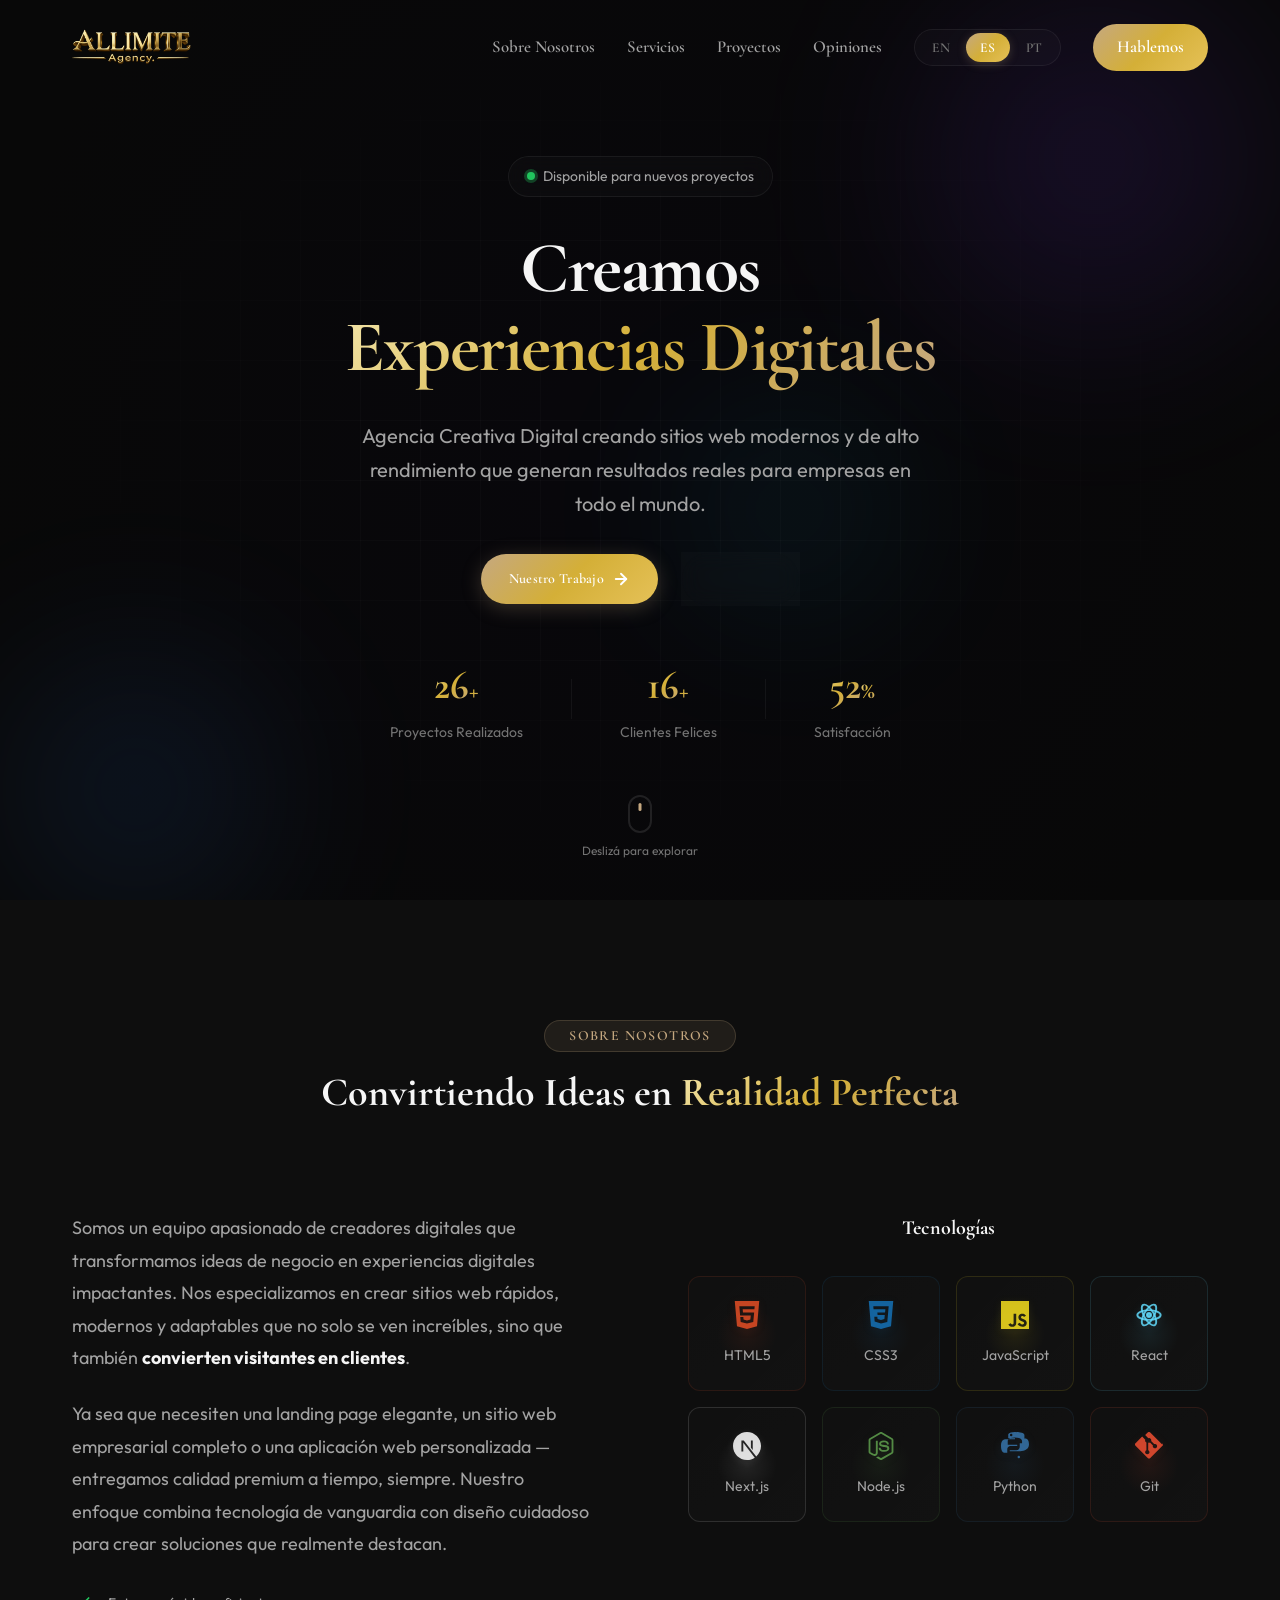
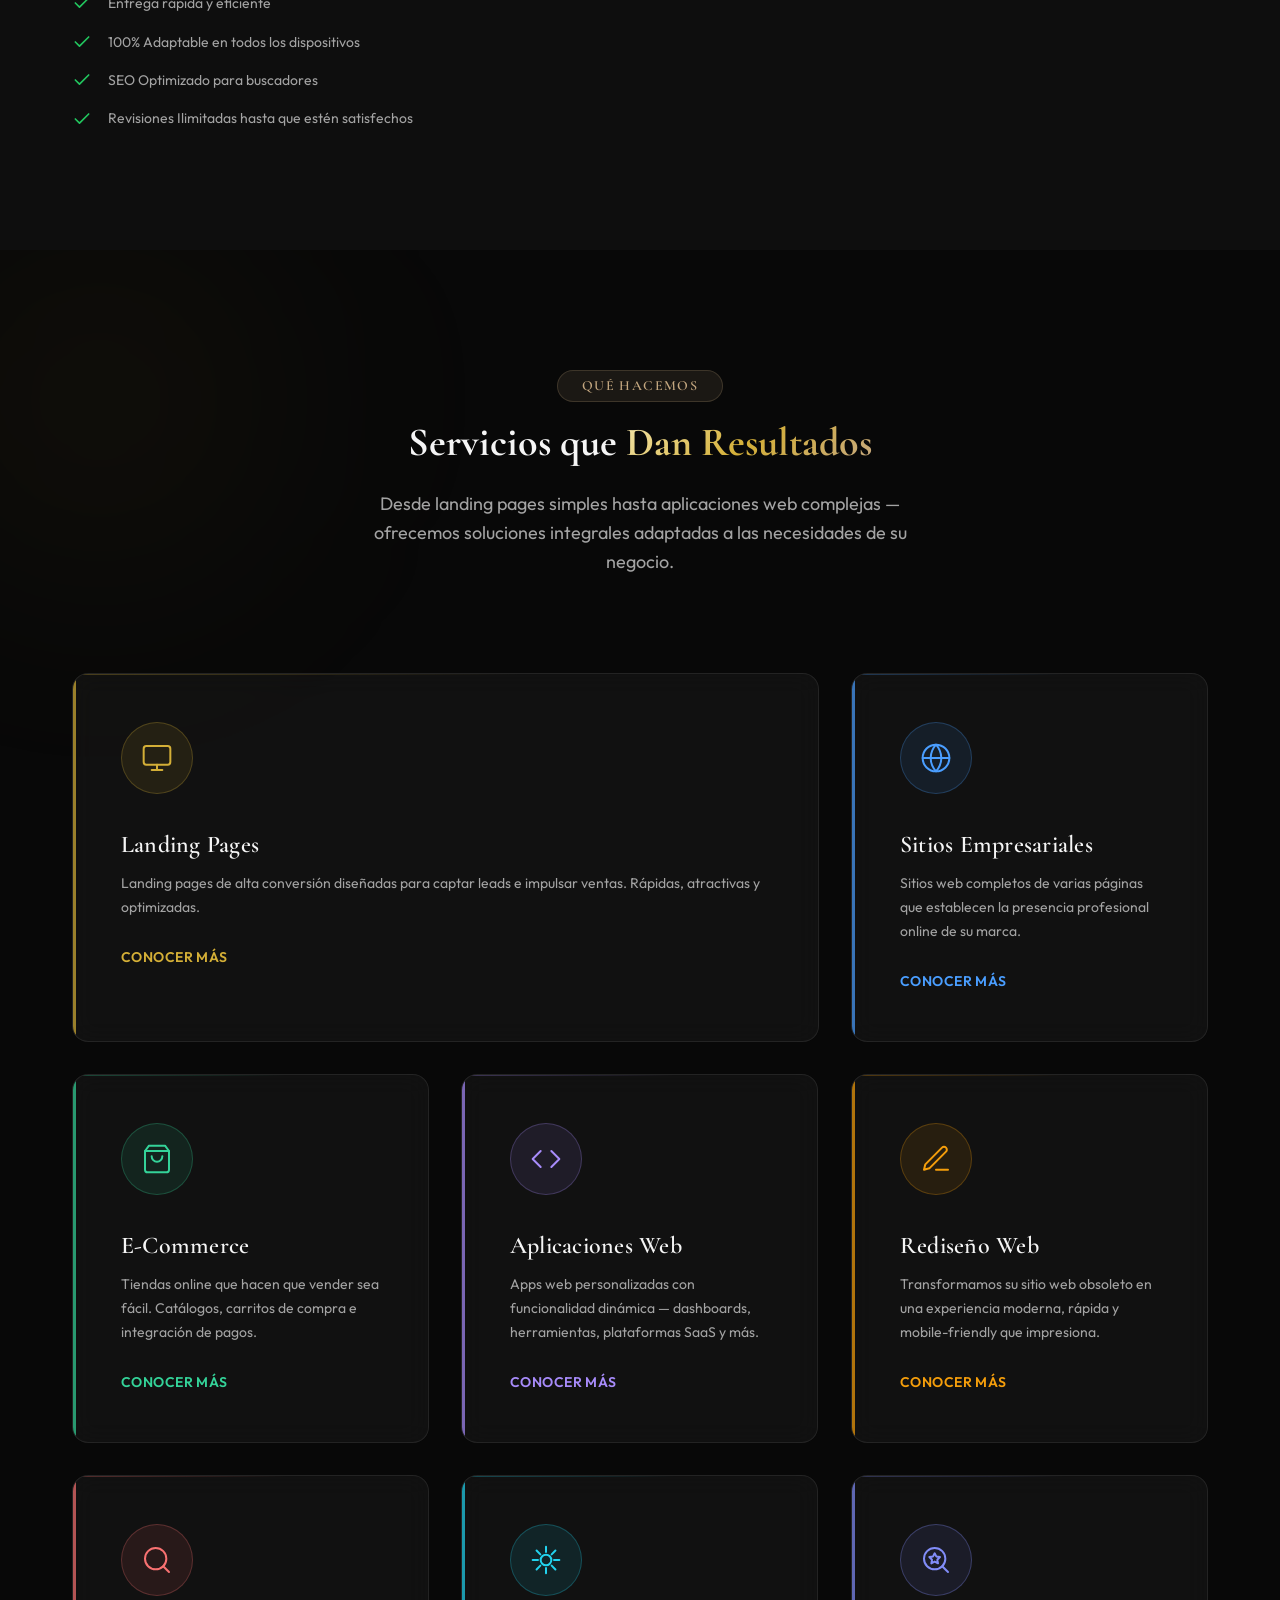
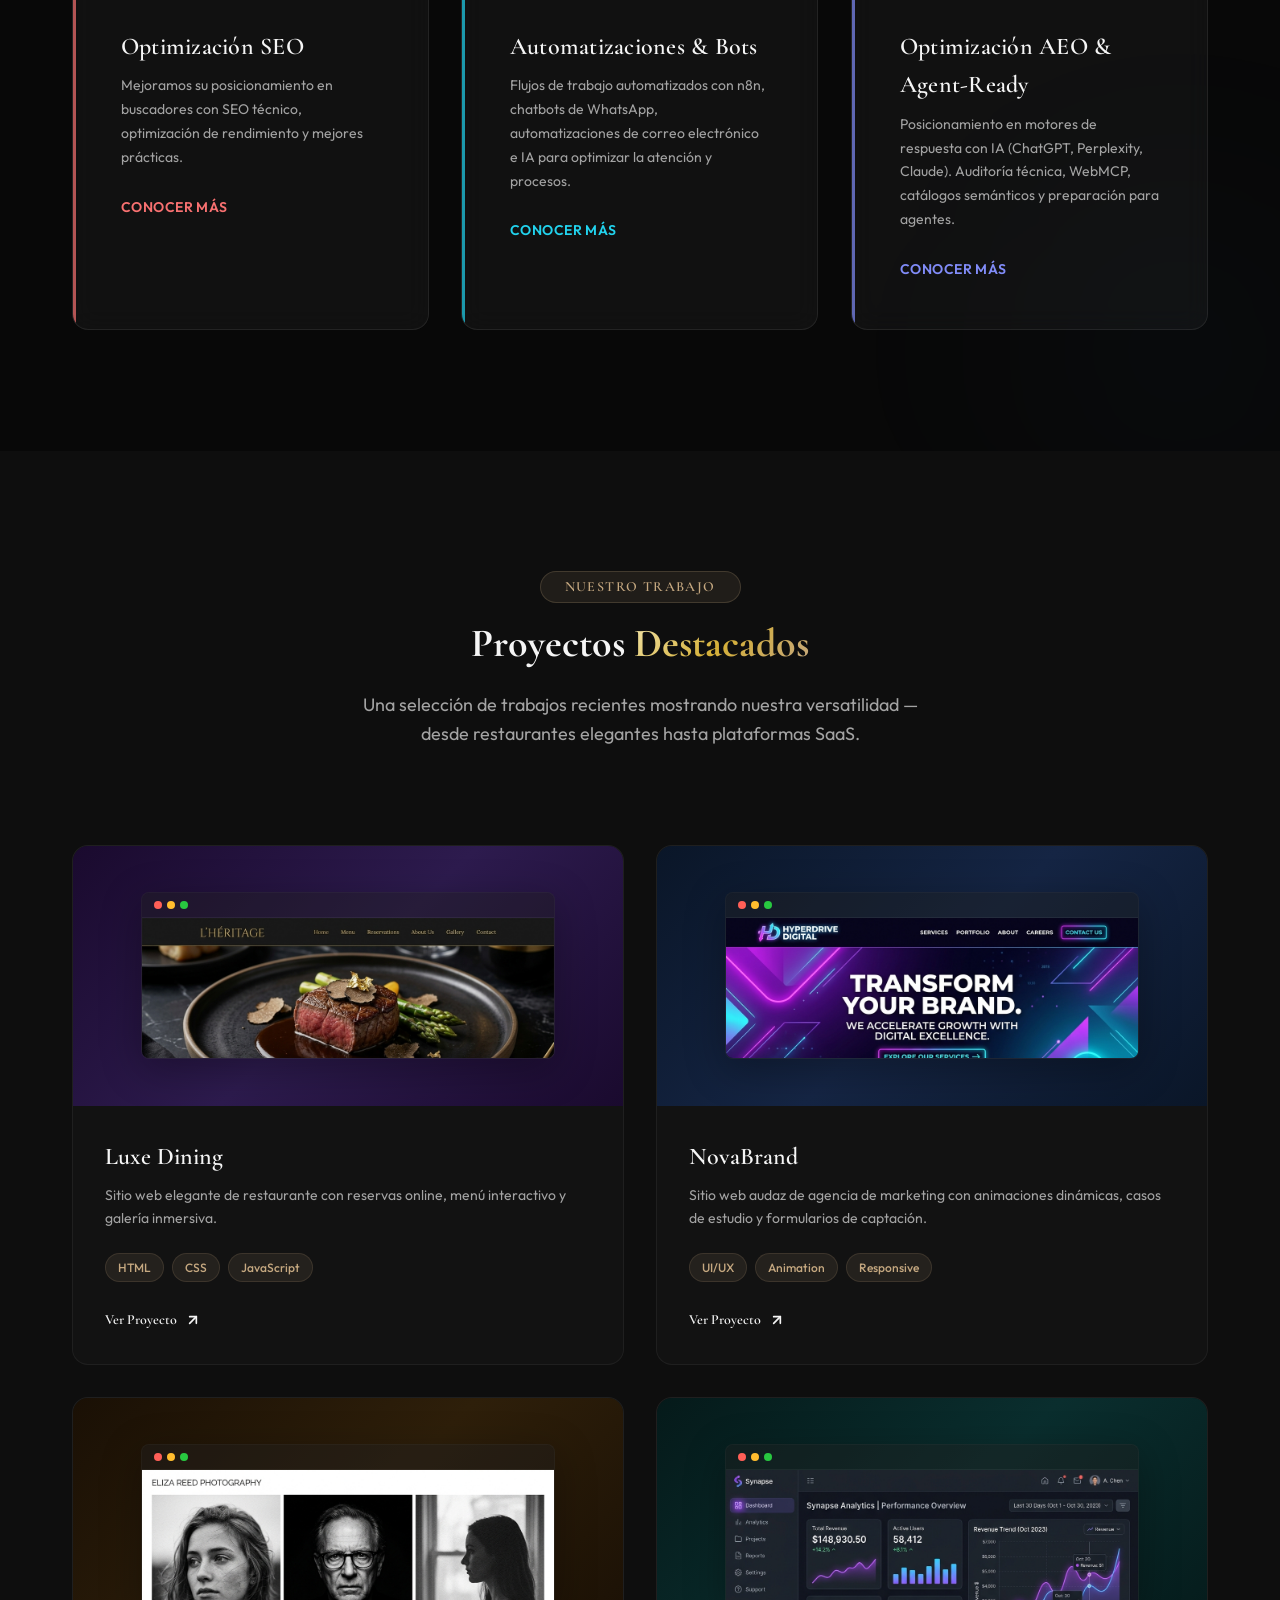
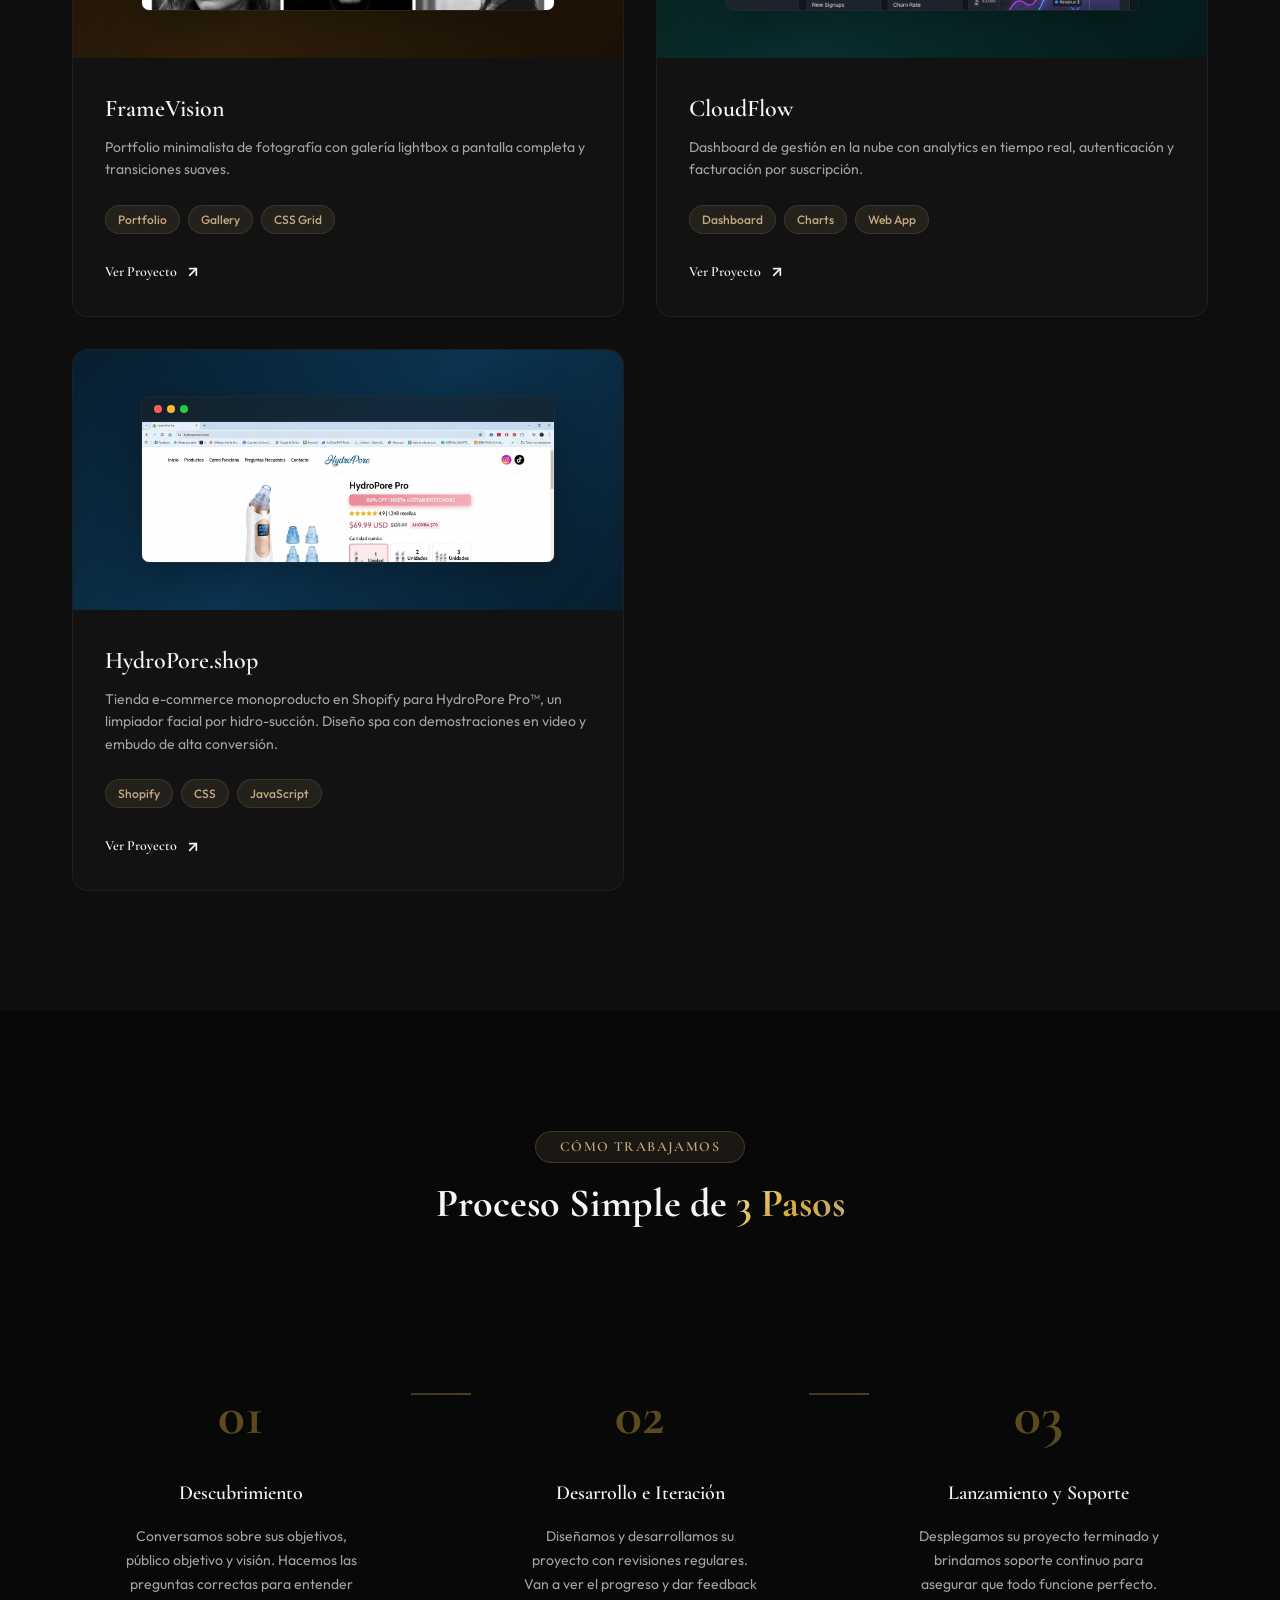
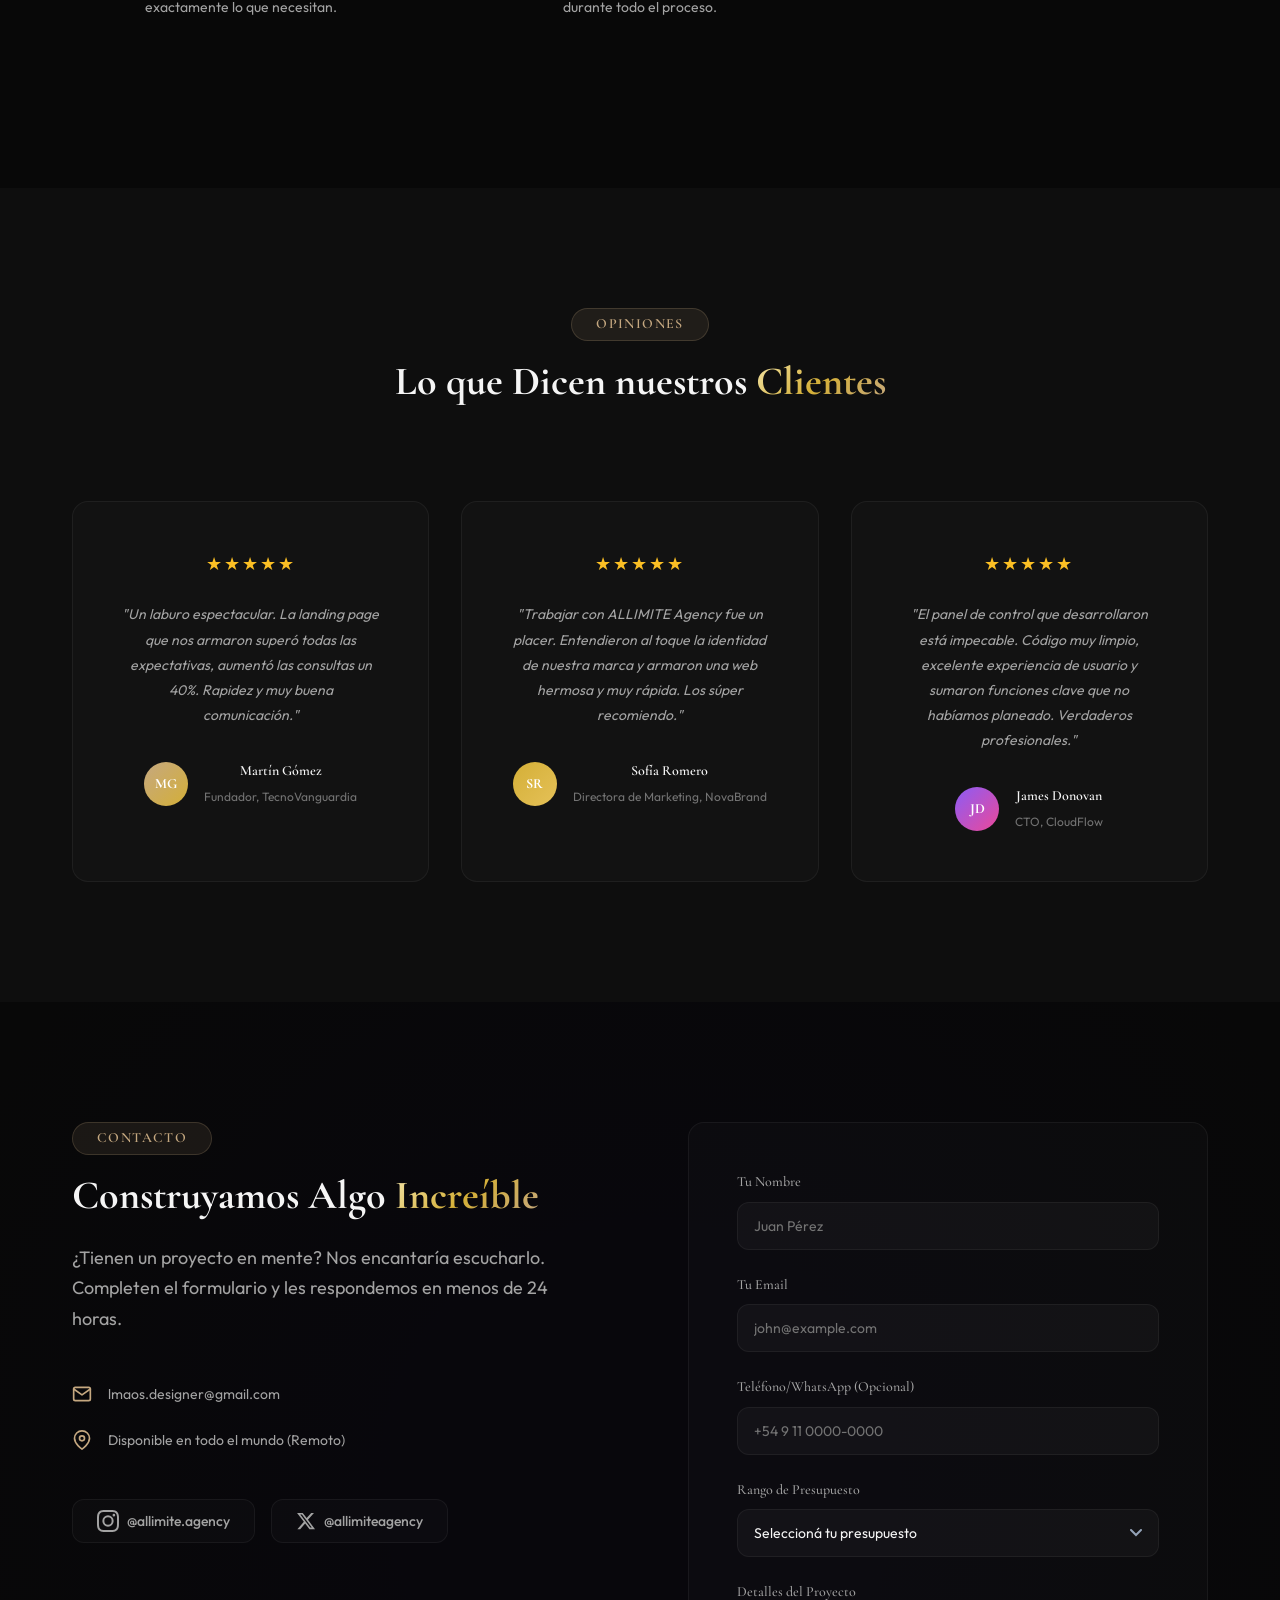
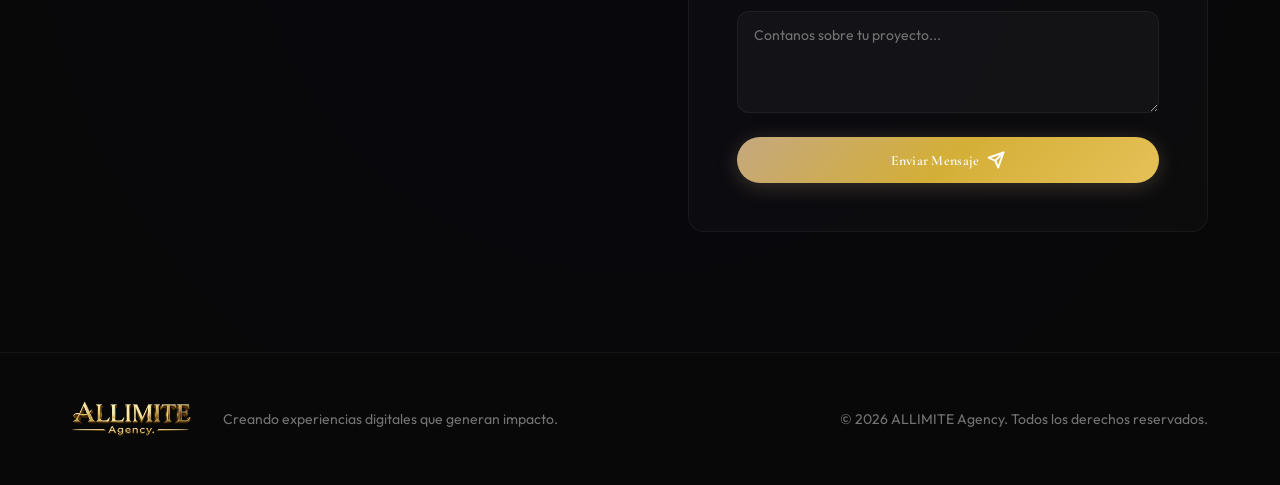
==== index.html @ c549705a "Add AEO and Agent-Ready service and update all starting prices to High-Ticket" ====
<!DOCTYPE html>
<html lang="es">
<head>
    <meta charset="UTF-8">
    <meta name="viewport" content="width=device-width, initial-scale=1.0">
    <meta name="description" content="ALLIMITE Agency - Creative digital agency specializing in modern, high-performance websites, landing pages, e-commerce and AI automations.">
    <meta name="keywords" content="digital agency, web development, web design, landing pages, creative agency, responsive websites, ALLIMITE, e-commerce, automations, agent ready">
    <meta name="author" content="Lautaro Silvero - ALLIMITE Agency">
    <title>ALLIMITE Agency | Digital Creative Agency</title>

    <!-- Canonical & Alternate Multilingual Links -->
    <link rel="canonical" href="https://allimite.agency/">
    <link rel="alternate" hreflang="es" href="https://allimite.agency/">
    <link rel="alternate" hreflang="en" href="https://allimite.agency/">
    <link rel="alternate" hreflang="pt" href="https://allimite.agency/">
    <link rel="alternate" hreflang="x-default" href="https://allimite.agency/">

    <!-- AI & Semantic Discovery Links -->
    <link rel="service-doc" type="text/markdown" href="https://allimite.agency/llms.txt">
    <link rel="ai-catalog" type="application/json" href="https://allimite.agency/.well-known/ai-catalog.json">
    <link rel="api-catalog" type="application/linkset+json" href="https://allimite.agency/.well-known/api-catalog">
    <link rel="agent-skills" type="application/json" href="https://allimite.agency/.well-known/agent-skills/index.json">
    <link rel="auth" type="text/markdown" href="https://allimite.agency/auth.md">

    <!-- Open Graph / Facebook / WhatsApp -->
    <meta property="og:type" content="website">
    <meta property="og:site_name" content="ALLIMITE Agency">
    <meta property="og:title" content="ALLIMITE Agency | Digital Creative Agency">
    <meta property="og:description" content="Sitios web y landings de alta conversión, e-commerce y automatizaciones inteligentes. Diseño que convierte visitantes en clientes.">
    <meta property="og:url" content="https://allimite.agency/">
    <meta property="og:image" content="https://allimite.agency/og-cover.png">
    <meta property="og:locale" content="es_AR">

    <!-- Twitter / X Cards -->
    <meta name="twitter:card" content="summary_large_image">
    <meta name="twitter:site" content="@allimiteagency">
    <meta name="twitter:title" content="ALLIMITE Agency | Digital Creative Agency">
    <meta name="twitter:description" content="Sitios web de alta performance, landing pages de conversión, e-commerce y automatizaciones.">
    <meta name="twitter:image" content="https://allimite.agency/og-cover.png">

    <!-- Structured Data (JSON-LD) -->
    <script type="application/ld+json">
    {
      "@context": "https://schema.org",
      "@type": "ProfessionalService",
      "@id": "https://allimite.agency/#org",
      "name": "ALLIMITE Agency",
      "url": "https://allimite.agency/",
      "logo": "https://allimite.agency/assets/logo.png",
      "image": "https://allimite.agency/og-cover.png",
      "description": "Agencia creativa digital. Sitios web de alta performance, landing pages de conversión, e-commerce y automatizaciones.",
      "founder": {
        "@type": "Person",
        "name": "Lautaro Silvero",
        "jobTitle": "CEO & Founder"
      },
      "areaServed": "Worldwide",
      "availableLanguage": ["es", "en", "pt"],
      "sameAs": [
        "https://www.instagram.com/allimite.agency/",
        "https://x.com/allimiteagency"
      ],
      "hasOfferCatalog": {
        "@type": "OfferCatalog",
        "name": "Servicios Digitales",
        "itemListElement": [
          {
            "@type": "Offer",
            "itemOffered": {
              "@type": "Service",
              "name": "Landing Pages de alta conversión",
              "url": "https://allimite.agency/services/landing-pages.html"
            }
          },
          {
            "@type": "Offer",
            "itemOffered": {
              "@type": "Service",
              "name": "Sitios web empresariales",
              "url": "https://allimite.agency/services/sitios-empresariales.html"
            }
          },
          {
            "@type": "Offer",
            "itemOffered": {
              "@type": "Service",
              "name": "E-Commerce con pasarela de pago",
              "url": "https://allimite.agency/services/ecommerce.html"
            }
          },
          {
            "@type": "Offer",
            "itemOffered": {
              "@type": "Service",
              "name": "Aplicaciones web a medida",
              "url": "https://allimite.agency/services/aplicaciones-web.html"
            }
          },
          {
            "@type": "Offer",
            "itemOffered": {
              "@type": "Service",
              "name": "Rediseño web",
              "url": "https://allimite.agency/services/rediseno-web.html"
            }
          },
          {
            "@type": "Offer",
            "itemOffered": {
              "@type": "Service",
              "name": "Optimización SEO y Core Web Vitals",
              "url": "https://allimite.agency/services/optimizacion-seo.html"
            }
          },
          {
            "@type": "Offer",
            "itemOffered": {
              "@type": "Service",
              "name": "Automatizaciones y Bots con IA",
              "url": "https://allimite.agency/services/automatizaciones.html"
            }
          }
        ]
      }
    }
    </script>

    <!-- Fonts -->
    <link rel="preconnect" href="https://fonts.googleapis.com">
    <link rel="preconnect" href="https://fonts.gstatic.com" crossorigin>
    <link href="https://fonts.googleapis.com/css2?family=Cormorant+Garamond:ital,wght@0,300;0,400;0,500;0,600;0,700;1,400&family=Outfit:wght@300;400;500;600;700&display=swap" rel="stylesheet">

    <link rel="stylesheet" href="styles.css?v=1.0.6">
</head>
<body>
    <!-- ==================== NAVIGATION ==================== -->
    <nav class="navbar" id="navbar">
        <div class="nav-container">
            <a href="#" class="nav-logo" aria-label="Home">
                <img src="assets/logo.png" alt="ALLIMITE AGENCY" class="logo-img">
            </a>
            <div class="nav-menu" id="nav-menu">
                <a href="#about" class="nav-link" data-i18n="nav_about">About</a>
                <a href="#services" class="nav-link" data-i18n="nav_services">Services</a>
                <a href="#projects" class="nav-link" data-i18n="nav_projects">Projects</a>
                <a href="#testimonials" class="nav-link" data-i18n="nav_reviews">Reviews</a>
                <div class="lang-toggle" id="lang-toggle">
                    <button class="lang-btn" data-lang="en">EN</button>
                    <button class="lang-btn active" data-lang="es">ES</button>
                    <button class="lang-btn" data-lang="pt">PT</button>
                </div>
                <a href="#contact" class="nav-link nav-link--cta" data-i18n="nav_contact">Let's Talk</a>
            </div>
            <button class="nav-toggle" id="nav-toggle" aria-label="Toggle navigation menu">
                <span></span>
                <span></span>
                <span></span>
            </button>
        </div>
    </nav>

    <!-- ==================== HERO SECTION ==================== -->
    <section class="hero" id="hero">
        <div class="hero-bg">
            <video class="hero-video" autoplay loop muted playsinline>
                <source src="assets/video_1.mp4" type="video/mp4">
            </video>
            <div class="hero-video-overlay"></div>
            <div class="hero-orb hero-orb--1"></div>
            <div class="hero-orb hero-orb--2"></div>
            <div class="hero-orb hero-orb--3"></div>
            <div class="hero-grid"></div>
        </div>
        <div class="container hero-content">
            <div class="hero-badge reveal">
                <span class="badge-pulse"></span>
                <span data-i18n="hero_badge">Available for new projects</span>
            </div>
            <h1 class="hero-title reveal" data-i18n-html="hero_title">
                We Craft<br>
                <span class="gradient-text">Digital Experiences</span>
            </h1>
            <p class="hero-subtitle reveal" data-i18n="hero_subtitle">
                Digital Creative Agency building modern, high-performance 
                websites and web apps that drive real results for businesses worldwide.
            </p>
            <div class="hero-cta reveal">
                <a href="#projects" class="btn btn--primary">
                    <span data-i18n="hero_cta_work">Our Work</span>
                    <svg width="18" height="18" viewBox="0 0 24 24" fill="none" stroke="currentColor" stroke-width="2.5" stroke-linecap="round" stroke-linejoin="round"><line x1="5" y1="12" x2="19" y2="12"/><polyline points="12 5 19 12 12 19"/></svg>
                </a>
                <a href="#contact" class="btn btn--ghost">
                    <span data-i18n="hero_cta_talk">Let's Talk</span>
                </a>
            </div>
            <div class="hero-stats reveal">
                <div class="stat-item">
                    <span class="stat-number" data-target="50">0</span><span class="stat-suffix">+</span>
                    <span class="stat-label" data-i18n="stat_projects">Projects Built</span>
                </div>
                <div class="stat-divider"></div>
                <div class="stat-item">
                    <span class="stat-number" data-target="30">0</span><span class="stat-suffix">+</span>
                    <span class="stat-label" data-i18n="stat_clients">Happy Clients</span>
                </div>
                <div class="stat-divider"></div>
                <div class="stat-item">
                    <span class="stat-number" data-target="100">0</span><span class="stat-suffix">%</span>
                    <span class="stat-label" data-i18n="stat_satisfaction">Satisfaction</span>
                </div>
            </div>
        </div>
        <div class="scroll-indicator">
            <div class="scroll-mouse">
                <div class="scroll-wheel"></div>
            </div>
            <span data-i18n="scroll_text">Scroll to explore</span>
        </div>
    </section>

    <!-- ==================== ABOUT SECTION ==================== -->
    <section class="section about" id="about">
        <div class="container">
            <div class="section-header reveal">
                <span class="section-tag" data-i18n="about_tag">About Us</span>
                <h2 class="section-title" data-i18n-html="about_title">Turning Ideas into <span class="gradient-text">Pixel-Perfect</span> Reality</h2>
            </div>
            <div class="about-grid">
                <div class="about-text reveal">
                    <p data-i18n="about_p1">
                        We are a passionate team of digital creators who transform business 
                        ideas into stunning digital experiences. We specialize in creating fast, 
                        modern, and responsive websites that not only look incredible but also 
                        <strong>convert visitors into customers</strong>.
                    </p>
                    <p data-i18n="about_p2">
                        Whether you need a sleek landing page, a full business website, 
                        or a custom web application — we deliver premium quality on time, 
                        every time. Our approach combines cutting-edge technology with 
                        thoughtful design to create solutions that truly stand out.
                    </p>
                    <div class="about-highlights">
                        <div class="highlight">
                            <svg width="20" height="20" viewBox="0 0 24 24" fill="none" stroke="currentColor" stroke-width="2" stroke-linecap="round" stroke-linejoin="round"><polyline points="20 6 9 17 4 12"/></svg>
                            <span data-i18n="about_h1">Fast and efficient delivery</span>
                        </div>
                        <div class="highlight">
                            <svg width="20" height="20" viewBox="0 0 24 24" fill="none" stroke="currentColor" stroke-width="2" stroke-linecap="round" stroke-linejoin="round"><polyline points="20 6 9 17 4 12"/></svg>
                            <span data-i18n="about_h2">100% Responsive on all devices</span>
                        </div>
                        <div class="highlight">
                            <svg width="20" height="20" viewBox="0 0 24 24" fill="none" stroke="currentColor" stroke-width="2" stroke-linecap="round" stroke-linejoin="round"><polyline points="20 6 9 17 4 12"/></svg>
                            <span data-i18n="about_h3">SEO Optimized for search engines</span>
                        </div>
                        <div class="highlight">
                            <svg width="20" height="20" viewBox="0 0 24 24" fill="none" stroke="currentColor" stroke-width="2" stroke-linecap="round" stroke-linejoin="round"><polyline points="20 6 9 17 4 12"/></svg>
                            <span data-i18n="about_h4">Unlimited Revisions until you're happy</span>
                        </div>
                    </div>
                </div>
                <div class="about-tech reveal">
                    <h3 class="tech-title" data-i18n="tech_title">Tech Stack</h3>
                                        <div class="tech-grid">
                        <div class="tech-item" style="--tech-color: #E34F26; --tech-color-rgb: 227, 79, 38;">
                            <div class="tech-icon">
                                <svg viewBox="0 0 24 24" width="28" height="28" fill="currentColor">
                                    <path d="M1.5 0h21l-1.91 21.563L11.977 24l-8.564-2.438L1.5 0zm7.031 9.75l-.232-2.718 10.059.003.23-2.622L5.412 4.41l.698 8.01h9.126l-.326 3.426-2.91.804-2.955-.81-.188-2.11H6.248l.33 4.171L12 19.351l5.379-1.443.744-8.157H8.531z"/>
                                </svg>
                            </div>
                            <span>HTML5</span>
                        </div>
                        <div class="tech-item" style="--tech-color: #1572B6; --tech-color-rgb: 21, 114, 182;">
                            <div class="tech-icon">
                                <svg viewBox="0 0 24 24" width="28" height="28" fill="currentColor">
                                    <path d="M1.5 0h21l-1.91 21.563L11.977 24l-8.564-2.438L1.5 0zm17.09 4.413L5.41 4.41l.213 2.622 10.125.002-.255 2.716h-6.64l.213 2.35h6.185l-.328 3.425-2.943.805-2.932-.81-.188-2.11H6.248l.33 4.171L12 19.351l5.379-1.443.744-8.157.23-2.622.237-2.716z"/>
                                </svg>
                            </div>
                            <span>CSS3</span>
                        </div>
                        <div class="tech-item" style="--tech-color: #F7DF1E; --tech-color-rgb: 247, 223, 30;">
                            <div class="tech-icon">
                                <svg viewBox="0 0 24 24" width="28" height="28" fill="currentColor">
                                    <path d="M0 0h24v24H0V0zm22.034 18.276c-.175-1.095-.888-2.015-3.003-2.873-.736-.345-1.554-.585-1.797-1.14-.091-.33-.105-.51-.046-.705.15-.646.915-.84 1.515-.66.39.12.75.42.976.9 1.034-.676 1.034-.676 1.755-1.125-.27-.42-.404-.601-.586-.78-.63-.705-1.469-1.065-2.834-1.034l-.705.089c-.676.165-1.32.525-1.71 1.005-1.14 1.291-.811 3.541.569 4.471 1.365 1.02 3.361 1.244 3.616 2.205.24 1.17-.87 1.545-1.966 1.41-.811-.18-1.26-.586-1.755-1.336l-1.83 1.051c.21.48.45.689.81 1.109 1.74 1.756 6.09 1.666 6.871-1.004.029-.09.24-.705.074-1.65l.046.067zm-8.983-7.245h-2.248c0 1.938-.009 3.864-.009 5.805 0 1.232.063 2.363-.138 2.711-.33.689-1.18.601-1.566.48-.396-.196-.597-.466-.83-.855-.063-.105-.11-.196-.127-.196l-1.825 1.125c.305.63.75 1.172 1.324 1.517.855.51 2.004.675 3.207.405.783-.226 1.458-.691 1.811-1.411.51-.93.402-2.07.397-3.346.012-2.054 0-4.109 0-6.179l.004-.056z"/>
                                </svg>
                            </div>
                            <span>JavaScript</span>
                        </div>
                        <div class="tech-item" style="--tech-color: #61DAFB; --tech-color-rgb: 97, 218, 251;">
                            <div class="tech-icon">
                                <svg viewBox="0 0 24 24" width="28" height="28" fill="none" stroke="currentColor" stroke-width="1.6">
                                    <ellipse cx="12" cy="12" rx="10" ry="4.2"/>
                                    <ellipse cx="12" cy="12" rx="10" ry="4.2" transform="rotate(60 12 12)"/>
                                    <ellipse cx="12" cy="12" rx="10" ry="4.2" transform="rotate(120 12 12)"/>
                                    <circle cx="12" cy="12" r="1.8" fill="currentColor"/>
                                </svg>
                            </div>
                            <span>React</span>
                        </div>
                        <div class="tech-item" style="--tech-color: #FFFFFF; --tech-color-rgb: 255, 255, 255;">
                            <div class="tech-icon">
                                <svg viewBox="0 0 24 24" width="28" height="28" fill="currentColor">
                                    <path d="M18.665 21.978C16.758 23.255 14.465 24 12 24 5.377 24 0 18.623 0 12S5.377 0 12 0s12 5.377 12 12c0 3.583-1.574 6.801-4.067 9.001L9.219 7.2H7.2v9.596h1.615V9.251l9.85 12.727Zm-3.332-8.533 1.6 2.061V7.2h-1.6v6.245Z"/>
                                </svg>
                            </div>
                            <span>Next.js</span>
                        </div>
                        <div class="tech-item" style="--tech-color: #5FA04E; --tech-color-rgb: 95, 160, 78;">
                            <div class="tech-icon">
                                <svg viewBox="0 0 24 24" width="28" height="28" fill="currentColor">
                                    <path d="M11.998 24c-.321 0-.641-.084-.922-.247l-2.936-1.737c-.438-.245-.224-.332-.08-.383.585-.203.703-.25 1.328-.604.065-.037.151-.023.218.017l2.256 1.339c.082.045.197.045.272 0l8.795-5.076c.082-.047.134-.141.134-.238V6.921c0-.099-.053-.192-.137-.242l-8.791-5.072c-.081-.047-.189-.047-.271 0L3.075 6.68c-.085.049-.139.145-.139.241v10.15c0 .097.054.189.139.235l2.409 1.392c1.307.654 2.108-.116 2.108-.89V7.787c0-.142.114-.253.256-.253h1.115c.139 0 .255.112.255.253v10.021c0 1.745-.95 2.745-2.604 2.745-.508 0-.909 0-2.026-.551L2.28 18.675c-.57-.329-.922-.945-.922-1.604V6.921c0-.659.353-1.275.922-1.603l8.795-5.082c.557-.315 1.296-.315 1.848 0l8.794 5.082c.57.329.924.944.924 1.603v10.15c0 .659-.354 1.273-.924 1.604l-8.794 5.078c-.281.155-.6.239-.926.239zM19.099 13.993c0-1.9-1.284-2.406-3.987-2.763-2.731-.361-3.009-.548-3.009-1.187 0-.528.235-1.233 2.258-1.233 1.807 0 2.473.389 2.747 1.607.024.115.129.199.247.199h1.141c.071 0 .138-.031.186-.081.048-.054.074-.123.067-.196-.177-2.098-1.571-3.076-4.388-3.076-2.508 0-4.004 1.058-4.004 2.833 0 1.925 1.488 2.457 3.895 2.695 2.88.282 3.103.703 3.103 1.269 0 .983-.789 1.402-2.642 1.402-2.327 0-2.839-.584-3.011-1.742-.02-.124-.126-.215-.253-.215h-1.137c-.141 0-.254.112-.254.253 0 1.482.806 3.248 4.655 3.248 2.846 0 4.444-1.097 4.444-3.014z"/>
                                </svg>
                            </div>
                            <span>Node.js</span>
                        </div>
                        <div class="tech-item" style="--tech-color: #3776AB; --tech-color-rgb: 55, 118, 171;">
                            <div class="tech-icon">
                                <svg viewBox="0 0 24 24" width="28" height="28" fill="currentColor">
                                    <path d="M11.914 0C5.833 0 6.2 2.636 6.2 2.636l.006 2.732h5.808v.824H3.85S0 5.767 0 11.9c0 6.132 3.36 5.922 3.36 5.922h2.005v-2.793c0-3.136 2.731-3.136 2.731-3.136h5.83v-.88H5.772V7.747s-.105-3.05 6.142-3.05c6.248 0 6.142 3.05 6.142 3.05v1.943h-2.004v2.793c0 3.136-2.73 3.136-2.73 3.136H7.49v.88h8.152S24 16.924 24 10.792c0-6.133-3.934-5.05-3.934-5.05V2.636S20.457 0 11.914 0zM8.736 1.49a1.05 1.05 0 1 1 0 2.1 1.05 1.05 0 0 1 0-2.1zm6.528 18.92a1.05 1.05 0 1 1 0 2.1 1.05 1.05 0 0 1 0-2.1z"/>
                                </svg>
                            </div>
                            <span>Python</span>
                        </div>
                        <div class="tech-item" style="--tech-color: #F05032; --tech-color-rgb: 240, 80, 50;">
                            <div class="tech-icon">
                                <svg viewBox="0 0 24 24" width="28" height="28" fill="currentColor">
                                    <path d="M23.546 10.93L13.067.452a1.54 1.54 0 0 0-2.178 0L8.708 2.63l2.734 2.734a1.85 1.85 0 0 1 2.378 2.377l2.634 2.634a1.85 1.85 0 1 1-1.09 1.09l-2.508-2.508a1.85 1.85 0 0 1-1.54 0v6.66a1.85 1.85 0 1 1-1.54 0V8.957a1.85 1.85 0 0 1-.964-2.326L6.138 3.897.452 9.583a1.54 1.54 0 0 0 0 2.179l10.479 10.478a1.54 1.54 0 0 0 2.178 0l10.437-10.438a1.54 1.54 0 0 0 0-2.178z"/>
                                </svg>
                            </div>
                            <span>Git</span>
                        </div>
                    </div>
                </div>
            </div>
            </div>
        </div>
    </section>

    <!-- ==================== SERVICES SECTION ==================== -->
    <section class="section services" id="services">
        <div class="container">
            <div class="section-header reveal">
                <span class="section-tag" data-i18n="services_tag">What We Do</span>
                <h2 class="section-title" data-i18n-html="services_title">Services That <span class="gradient-text">Deliver Results</span></h2>
                <p class="section-desc" data-i18n="services_desc">From simple landing pages to complex web applications — we offer end-to-end solutions tailored to your business needs.</p>
            </div>
            <div class="services-grid">
                <a href="services/landing-pages.html" class="service-card service-card--gold reveal">
                    <div class="service-icon">
                        <svg width="32" height="32" viewBox="0 0 24 24" fill="none" stroke="currentColor" stroke-width="1.5" stroke-linecap="round" stroke-linejoin="round"><rect x="2" y="3" width="20" height="14" rx="2" ry="2"/><line x1="8" y1="21" x2="16" y2="21"/><line x1="12" y1="17" x2="12" y2="21"/></svg>
                    </div>
                    <h3 data-i18n="svc1_title">Landing Pages</h3>
                    <p data-i18n="svc1_desc">High-converting landing pages designed to capture leads and drive sales. Fast, beautiful, and optimized.</p>
                    <span class="service-cta" data-i18n="svc_cta">Conocer Más <svg width="16" height="16" viewBox="0 0 24 24" fill="none" stroke="currentColor" stroke-width="2.5" stroke-linecap="round" stroke-linejoin="round"><line x1="5" y1="12" x2="19" y2="12"/><polyline points="12 5 19 12 12 19"/></svg></span>
                </a>
                <a href="services/sitios-empresariales.html" class="service-card service-card--blue reveal">
                    <div class="service-icon">
                        <svg width="32" height="32" viewBox="0 0 24 24" fill="none" stroke="currentColor" stroke-width="1.5" stroke-linecap="round" stroke-linejoin="round"><circle cx="12" cy="12" r="10"/><line x1="2" y1="12" x2="22" y2="12"/><path d="M12 2a15.3 15.3 0 014 10 15.3 15.3 0 01-4 10 15.3 15.3 0 01-4-10 15.3 15.3 0 014-10z"/></svg>
                    </div>
                    <h3 data-i18n="svc2_title">Business Websites</h3>
                    <p data-i18n="svc2_desc">Complete multi-page websites that establish your brand's professional online presence and credibility.</p>
                    <span class="service-cta" data-i18n="svc_cta">Conocer Más <svg width="16" height="16" viewBox="0 0 24 24" fill="none" stroke="currentColor" stroke-width="2.5" stroke-linecap="round" stroke-linejoin="round"><line x1="5" y1="12" x2="19" y2="12"/><polyline points="12 5 19 12 12 19"/></svg></span>
                </a>
                <a href="services/ecommerce.html" class="service-card service-card--emerald reveal">
                    <div class="service-icon">
                        <svg width="32" height="32" viewBox="0 0 24 24" fill="none" stroke="currentColor" stroke-width="1.5" stroke-linecap="round" stroke-linejoin="round"><path d="M6 2L3 6v14a2 2 0 002 2h14a2 2 0 002-2V6l-3-4z"/><line x1="3" y1="6" x2="21" y2="6"/><path d="M16 10a4 4 0 01-8 0"/></svg>
                    </div>
                    <h3 data-i18n="svc3_title">E-Commerce</h3>
                    <p data-i18n="svc3_desc">Online stores that make selling seamless. Product catalogs, shopping carts, and payment integration.</p>
                    <span class="service-cta" data-i18n="svc_cta">Conocer Más <svg width="16" height="16" viewBox="0 0 24 24" fill="none" stroke="currentColor" stroke-width="2.5" stroke-linecap="round" stroke-linejoin="round"><line x1="5" y1="12" x2="19" y2="12"/><polyline points="12 5 19 12 12 19"/></svg></span>
                </a>
                <a href="services/aplicaciones-web.html" class="service-card service-card--violet reveal">
                    <div class="service-icon">
                        <svg width="32" height="32" viewBox="0 0 24 24" fill="none" stroke="currentColor" stroke-width="1.5" stroke-linecap="round" stroke-linejoin="round"><polyline points="16 18 22 12 16 6"/><polyline points="8 6 2 12 8 18"/></svg>
                    </div>
                    <h3 data-i18n="svc4_title">Web Applications</h3>
                    <p data-i18n="svc4_desc">Custom web apps with dynamic functionality — dashboards, tools, SaaS platforms, and more.</p>
                    <span class="service-cta" data-i18n="svc_cta">Conocer Más <svg width="16" height="16" viewBox="0 0 24 24" fill="none" stroke="currentColor" stroke-width="2.5" stroke-linecap="round" stroke-linejoin="round"><line x1="5" y1="12" x2="19" y2="12"/><polyline points="12 5 19 12 12 19"/></svg></span>
                </a>
                <a href="services/rediseno-web.html" class="service-card service-card--amber reveal">
                    <div class="service-icon">
                        <svg width="32" height="32" viewBox="0 0 24 24" fill="none" stroke="currentColor" stroke-width="1.5" stroke-linecap="round" stroke-linejoin="round"><path d="M12 20h9"/><path d="M16.5 3.5a2.121 2.121 0 013 3L7 19l-4 1 1-4L16.5 3.5z"/></svg>
                    </div>
                    <h3 data-i18n="svc5_title">Website Redesign</h3>
                    <p data-i18n="svc5_desc">Transform your outdated website into a modern, fast, mobile-friendly experience that impresses.</p>
                    <span class="service-cta" data-i18n="svc_cta">Conocer Más <svg width="16" height="16" viewBox="0 0 24 24" fill="none" stroke="currentColor" stroke-width="2.5" stroke-linecap="round" stroke-linejoin="round"><line x1="5" y1="12" x2="19" y2="12"/><polyline points="12 5 19 12 12 19"/></svg></span>
                </a>
                <a href="services/optimizacion-seo.html" class="service-card service-card--coral reveal">
                    <div class="service-icon">
                        <svg width="32" height="32" viewBox="0 0 24 24" fill="none" stroke="currentColor" stroke-width="1.5" stroke-linecap="round" stroke-linejoin="round"><circle cx="11" cy="11" r="8"/><line x1="21" y1="21" x2="16.65" y2="16.65"/></svg>
                    </div>
                    <h3 data-i18n="svc6_title">Optimización SEO</h3>
                    <p data-i18n="svc6_desc">Mejoramos su posicionamiento en buscadores con SEO técnico, optimización de rendimiento y mejores prácticas.</p>
                    <span class="service-cta" data-i18n="svc_cta">Conocer Más <svg width="16" height="16" viewBox="0 0 24 24" fill="none" stroke="currentColor" stroke-width="2.5" stroke-linecap="round" stroke-linejoin="round"><line x1="5" y1="12" x2="19" y2="12"/><polyline points="12 5 19 12 12 19"/></svg></span>
                </a>
                <a href="services/automatizaciones.html" class="service-card service-card--cyan reveal">
                    <div class="service-icon">
                        <svg width="32" height="32" viewBox="0 0 24 24" fill="none" stroke="currentColor" stroke-width="1.5" stroke-linecap="round" stroke-linejoin="round"><path d="M12 2v4M12 18v4M4.93 4.93l2.83 2.83M16.24 16.24l2.83 2.83M2 12h4M18 12h4M4.93 19.07l2.83-2.83M16.24 7.76l2.83-2.83"/><circle cx="12" cy="12" r="4"/></svg>
                    </div>
                    <h3 data-i18n="svc7_title">Automatizaciones & Bots</h3>
                    <p data-i18n="svc7_desc">Flujos de trabajo automatizados con n8n, chatbots de WhatsApp, automatizaciones de correo electrónico e IA para optimizar la atención y procesos.</p>
                    <span class="service-cta" data-i18n="svc_cta">Conocer Más <svg width="16" height="16" viewBox="0 0 24 24" fill="none" stroke="currentColor" stroke-width="2.5" stroke-linecap="round" stroke-linejoin="round"><line x1="5" y1="12" x2="19" y2="12"/><polyline points="12 5 19 12 12 19"/></svg></span>
                </a>
                <a href="services/optimizacion-aeo.html" class="service-card service-card--indigo reveal">
                    <div class="service-icon">
                        <svg width="32" height="32" viewBox="0 0 24 24" fill="none" stroke="currentColor" stroke-width="1.5" stroke-linecap="round" stroke-linejoin="round"><circle cx="11" cy="11" r="8"/><line x1="21" y1="21" x2="16.65" y2="16.65"/><path d="m11 7 1.2 2.3 2.8.5-2 2 .5 2.7-2.5-1.3-2.5 1.3.5-2.7-2-2 2.8-.5L11 7z"/></svg>
                    </div>
                    <h3 data-i18n="svc8_title">Optimización AEO & Agent-Ready</h3>
                    <p data-i18n="svc8_desc">Posicionamiento en motores de respuesta con IA (ChatGPT, Perplexity, Claude). Auditoría técnica, WebMCP, catálogos semánticos y preparación para agentes.</p>
                    <span class="service-cta" data-i18n="svc_cta">Conocer Más <svg width="16" height="16" viewBox="0 0 24 24" fill="none" stroke="currentColor" stroke-width="2.5" stroke-linecap="round" stroke-linejoin="round"><line x1="5" y1="12" x2="19" y2="12"/><polyline points="12 5 19 12 12 19"/></svg></span>
                </a>
            </div>
        </div>
    </section>

    <!-- ==================== PROJECTS SECTION ==================== -->
    <section class="section projects" id="projects">
        <div class="container">
            <div class="section-header reveal">
                <span class="section-tag" data-i18n="projects_tag">Our Work</span>
                <h2 class="section-title" data-i18n-html="projects_title">Featured <span class="gradient-text">Projects</span></h2>
                <p class="section-desc" data-i18n="projects_desc">A selection of recent work showcasing our range — from elegant restaurants to powerful SaaS platforms.</p>
            </div>
            <div class="projects-grid">
                <!-- Project 1 -->
                <div class="project-card reveal">
                    <div class="project-image project-gradient--1">
                        <div class="project-mockup">
                            <div class="mockup-bar">
                                <span></span><span></span><span></span>
                            </div>
                            <img src="assets/luxe_dining.png" alt="Luxe Dining Website" class="mockup-img">
                        </div>
                    </div>
                    <div class="project-info">
                        <h3>Luxe Dining</h3>
                        <p data-i18n="proj1_desc">Elegant restaurant website with online reservations, menu showcase, and immersive gallery.</p>
                        <div class="project-tags">
                            <span>HTML</span><span>CSS</span><span>JavaScript</span>
                        </div>
                        <a href="./luxe-dining/" class="project-link">
                            <span data-i18n="proj_link">View Project</span>
                            <svg width="16" height="16" viewBox="0 0 24 24" fill="none" stroke="currentColor" stroke-width="2.5" stroke-linecap="round" stroke-linejoin="round"><line x1="7" y1="17" x2="17" y2="7"/><polyline points="7 7 17 7 17 17"/></svg>
                        </a>
                    </div>
                </div>
                <!-- Project 2 -->
                <div class="project-card reveal">
                    <div class="project-image project-gradient--2">
                        <div class="project-mockup">
                            <div class="mockup-bar">
                                <span></span><span></span><span></span>
                            </div>
                            <img src="assets/novabrand_agency.png" alt="NovaBrand Agency Website" class="mockup-img">
                        </div>
                    </div>
                    <div class="project-info">
                        <h3>NovaBrand</h3>
                        <p data-i18n="proj2_desc">Bold marketing agency website with dynamic animations, case study showcases, and conversion forms.</p>
                        <div class="project-tags">
                            <span>UI/UX</span><span>Animation</span><span>Responsive</span>
                        </div>
                        <a href="./novabrand/" class="project-link">
                            <span data-i18n="proj_link">View Project</span>
                            <svg width="16" height="16" viewBox="0 0 24 24" fill="none" stroke="currentColor" stroke-width="2.5" stroke-linecap="round" stroke-linejoin="round"><line x1="7" y1="17" x2="17" y2="7"/><polyline points="7 7 17 7 17 17"/></svg>
                        </a>
                    </div>
                </div>
                <!-- Project 3 -->
                <div class="project-card reveal">
                    <div class="project-image project-gradient--3">
                        <div class="project-mockup">
                            <div class="mockup-bar">
                                <span></span><span></span><span></span>
                            </div>
                            <img src="assets/framevision.png" alt="FrameVision Portfolio" class="mockup-img">
                        </div>
                    </div>
                    <div class="project-info">
                        <h3>FrameVision</h3>
                        <p data-i18n="proj3_desc">Minimalist photography portfolio featuring full-screen lightbox gallery and smooth page transitions.</p>
                        <div class="project-tags">
                            <span>Portfolio</span><span>Gallery</span><span>CSS Grid</span>
                        </div>
                        <a href="./framevision/" class="project-link">
                            <span data-i18n="proj_link">View Project</span>
                            <svg width="16" height="16" viewBox="0 0 24 24" fill="none" stroke="currentColor" stroke-width="2.5" stroke-linecap="round" stroke-linejoin="round"><line x1="7" y1="17" x2="17" y2="7"/><polyline points="7 7 17 7 17 17"/></svg>
                        </a>
                    </div>
                </div>
                <!-- Project 4 -->
                <div class="project-card reveal">
                    <div class="project-image project-gradient--4">
                        <div class="project-mockup">
                            <div class="mockup-bar">
                                <span></span><span></span><span></span>
                            </div>
                            <img src="assets/cloudflow_saas.png" alt="CloudFlow SaaS Dashboard" class="mockup-img">
                        </div>
                    </div>
                    <div class="project-info">
                        <h3>CloudFlow</h3>
                        <p data-i18n="proj4_desc">Cloud management dashboard with real-time analytics, user authentication, and subscription billing.</p>
                        <div class="project-tags">
                            <span>Dashboard</span><span>Charts</span><span>Web App</span>
                        </div>
                        <a href="./cloudflow/" class="project-link">
                            <span data-i18n="proj_link">View Project</span>
                            <svg width="16" height="16" viewBox="0 0 24 24" fill="none" stroke="currentColor" stroke-width="2.5" stroke-linecap="round" stroke-linejoin="round"><line x1="7" y1="17" x2="17" y2="7"/><polyline points="7 7 17 7 17 17"/></svg>
                        </a>
                    </div>
                </div>
                <!-- Project 5 -->
                <div class="project-card reveal">
                    <div class="project-image project-gradient--5">
                        <div class="project-mockup">
                            <div class="mockup-bar">
                                <span></span><span></span><span></span>
                            </div>
                            <img src="assets/hydropore_shop.jpg" alt="HydroPore.shop E-Commerce Store" class="mockup-img">
                        </div>
                    </div>
                    <div class="project-info">
                        <h3>HydroPore.shop</h3>
                        <p data-i18n="proj5_desc">Tienda e-commerce monoproducto en Shopify para HydroPore Pro™, un limpiador facial por hidro-succión. Diseño spa con demostraciones en video y embudo de alta conversión.</p>
                        <div class="project-tags">
                            <span>Shopify</span><span>CSS</span><span>JavaScript</span>
                        </div>
                        <a href="https://hydropore.shop" target="_blank" rel="noopener noreferrer" class="project-link">
                            <span data-i18n="proj_link">Ver Proyecto</span>
                            <svg width="16" height="16" viewBox="0 0 24 24" fill="none" stroke="currentColor" stroke-width="2.5" stroke-linecap="round" stroke-linejoin="round"><line x1="7" y1="17" x2="17" y2="7"/><polyline points="7 7 17 7 17 17"/></svg>
                        </a>
                    </div>
                </div>
            </div>
        </div>
    </section>

    <!-- ==================== PROCESS SECTION ==================== -->
    <section class="section process" id="process">
        <div class="container">
            <div class="section-header reveal">
                <span class="section-tag" data-i18n="process_tag">How We Work</span>
                <h2 class="section-title" data-i18n-html="process_title">Simple <span class="gradient-text">3-Step</span> Process</h2>
            </div>
            <div class="process-steps">
                <div class="process-step reveal">
                    <div class="step-number">01</div>
                    <h3 data-i18n="step1_title">Discovery</h3>
                    <p data-i18n="step1_desc">We discuss your goals, target audience, and vision. We'll ask the right questions to understand exactly what you need.</p>
                </div>
                <div class="process-connector"></div>
                <div class="process-step reveal">
                    <div class="step-number">02</div>
                    <h3 data-i18n="step2_title">Build & Iterate</h3>
                    <p data-i18n="step2_desc">We design and develop your project with regular check-ins. You'll see progress and provide feedback throughout.</p>
                </div>
                <div class="process-connector"></div>
                <div class="process-step reveal">
                    <div class="step-number">03</div>
                    <h3 data-i18n="step3_title">Launch & Support</h3>
                    <p data-i18n="step3_desc">We deploy your polished project and we provide ongoing support to ensure everything runs smoothly.</p>
                </div>
            </div>
        </div>
    </section>

    <!-- ==================== TESTIMONIALS SECTION ==================== -->
    <section class="section testimonials" id="testimonials">
        <div class="container">
            <div class="section-header reveal">
                <span class="section-tag" data-i18n="testimonials_tag">Client Love</span>
                <h2 class="section-title" data-i18n-html="testimonials_title">What People <span class="gradient-text">Say</span></h2>
            </div>
            <div class="testimonials-grid">
                <div class="testimonial-card reveal">
                    <div class="testimonial-stars">★★★★★</div>
                    <p data-i18n="test1_text">"Absolutely phenomenal work. The landing page they built for us increased our conversions by 40%. Fast delivery, amazing communication, and the design exceeded our expectations."</p>
                    <div class="testimonial-author">
                        <div class="author-avatar author-avatar--1" data-i18n="test1_initials">MR</div>
                        <div>
                            <strong data-i18n="test1_name">Mark Reynolds</strong>
                            <span data-i18n="test1_role">CEO, TechVentures</span>
                        </div>
                    </div>
                </div>
                <div class="testimonial-card reveal">
                    <div class="testimonial-stars">★★★★★</div>
                    <p data-i18n="test2_text">"Working with ALLIMITE Agency was a breeze. They understood our brand perfectly and delivered a website that truly represents who we are. Will definitely hire again for future projects."</p>
                    <div class="testimonial-author">
                        <div class="author-avatar author-avatar--2" data-i18n="test2_initials">SC</div>
                        <div>
                            <strong data-i18n="test2_name">Sarah Chen</strong>
                            <span data-i18n="test2_role">Founder, NovaBrand</span>
                        </div>
                    </div>
                </div>
                <div class="testimonial-card reveal">
                    <div class="testimonial-stars">★★★★★</div>
                    <p data-i18n="test3_text">"The SaaS dashboard they developed is incredibly polished. Clean code, great UX, and they even implemented features we hadn't thought of. True professionals."</p>
                    <div class="testimonial-author">
                        <div class="author-avatar author-avatar--3" data-i18n="test3_initials">JD</div>
                        <div>
                            <strong data-i18n="test3_name">James Donovan</strong>
                            <span data-i18n="test3_role">CTO, CloudFlow</span>
                        </div>
                    </div>
                </div>
            </div>
        </div>
    </section>

    <!-- ==================== CONTACT SECTION ==================== -->
    <section class="section contact" id="contact">
        <div class="contact-bg">
            <video class="contact-video" autoplay loop muted playsinline>
                <source src="assets/video_2.mp4" type="video/mp4">
            </video>
            <div class="contact-video-overlay"></div>
        </div>
        <div class="container">
            <div class="contact-wrapper">
                <div class="contact-info reveal">
                    <span class="section-tag" data-i18n="contact_tag">Get in Touch</span>
                    <h2 class="section-title" data-i18n-html="contact_title">Let's Build Something <span class="gradient-text">Amazing</span></h2>
                    <p data-i18n="contact_desc">Have a project in mind? We'd love to hear about it. Fill out the form and we'll get back to you within 24 hours.</p>
                    <div class="contact-details">
                        <div class="contact-item">
                            <svg width="20" height="20" viewBox="0 0 24 24" fill="none" stroke="currentColor" stroke-width="2" stroke-linecap="round" stroke-linejoin="round"><path d="M4 4h16c1.1 0 2 .9 2 2v12c0 1.1-.9 2-2 2H4c-1.1 0-2-.9-2-2V6c0-1.1.9-2 2-2z"/><polyline points="22,6 12,13 2,6"/></svg>
                            <a href="mailto:lmaos.designer@gmail.com">lmaos.designer@gmail.com</a>
                        </div>
                        <div class="contact-item">
                            <svg width="20" height="20" viewBox="0 0 24 24" fill="none" stroke="currentColor" stroke-width="2" stroke-linecap="round" stroke-linejoin="round"><path d="M21 10c0 7-9 13-9 13s-9-6-9-13a9 9 0 0118 0z"/><circle cx="12" cy="10" r="3"/></svg>
                            <span data-i18n="contact_location">Available Worldwide (Remote)</span>
                        </div>
                    </div>
                    <div class="social-links">
                        <a href="https://www.instagram.com/allimite.agency/" target="_blank" rel="noopener noreferrer" class="social-link instagram-link" aria-label="Instagram">
                            <svg width="22" height="22" viewBox="0 0 24 24" fill="currentColor"><path d="M12 2.163c3.204 0 3.584.012 4.85.07 3.252.148 4.771 1.691 4.919 4.919.058 1.265.069 1.645.069 4.849 0 3.205-.012 3.584-.069 4.849-.149 3.225-1.664 4.771-4.919 4.919-1.266.058-1.644.07-4.85.07-3.204 0-3.584-.012-4.849-.07-3.26-.149-4.771-1.699-4.919-4.92-.058-1.265-.07-1.644-.07-4.849 0-3.204.013-3.583.07-4.849.149-3.227 1.664-4.771 4.919-4.919 1.266-.057 1.645-.069 4.849-.069zM12 0C8.741 0 8.333.014 7.053.072 2.695.272.273 2.69.073 7.051.014 8.333 0 8.741 0 12c0 3.259.014 3.668.072 4.948.2 4.358 2.618 6.78 6.98 6.98 1.281.058 1.689.072 4.948.072 3.259 0 3.668-.014 4.948-.072 4.354-.2 6.782-2.618 6.979-6.98.059-1.28.073-1.689.073-4.948 0-3.259-.014-3.667-.072-4.947-.196-4.354-2.617-6.78-6.979-6.98C15.668.014 15.259 0 12 0zm0 5.838a6.162 6.162 0 100 12.324 6.162 6.162 0 000-12.324zM12 16a4 4 0 110-8 4 4 0 010 8zm6.406-11.845a1.44 1.44 0 100 2.881 1.44 1.44 0 000-2.881z"/></svg>
                            <span>@allimite.agency</span>
                        </a>
                        <a href="https://x.com/allimiteagency" target="_blank" rel="noopener noreferrer" class="social-link x-link" aria-label="X (Twitter)">
                            <svg width="20" height="20" viewBox="0 0 24 24" fill="currentColor"><path d="M18.244 2.25h3.308l-7.227 8.26 8.502 11.24H16.17l-5.214-6.817L4.99 21.75H1.68l7.73-8.835L1.254 2.25H8.08l4.713 6.231zm-1.161 17.52h1.833L7.084 4.126H5.117z"/></svg>
                            <span>@allimiteagency</span>
                        </a>
                    </div>
                </div>
                <form class="contact-form reveal" id="contact-form">
                    <div class="form-group">
                        <label for="name" data-i18n="form_name">Your Name</label>
                        <input type="text" id="name" name="name" data-i18n-placeholder="form_name_ph" placeholder="John Doe" required>
                    </div>
                    <div class="form-group">
                        <label for="email" data-i18n="form_email">Your Email</label>
                        <input type="email" id="email" name="email" placeholder="john@example.com" required>
                    </div>
                    <div class="form-group">
                        <label for="phone" data-i18n="form_phone">Phone/WhatsApp (Optional)</label>
                        <input type="tel" id="phone" name="phone" data-i18n-placeholder="form_phone_ph" placeholder="+1 (555) 000-0000">
                    </div>
                    <div class="form-group">
                        <label for="budget" data-i18n="form_budget">Budget Range</label>
                        <select id="budget" name="budget">
                            <option value="" disabled selected data-i18n="form_budget_default">Select your budget</option>
                            <option value="1500-3000" data-i18n="form_budget_1">$1,500 — $3,000</option>
                            <option value="3000-7000" data-i18n="form_budget_2">$3,000 — $7,000</option>
                            <option value="7000-15000" data-i18n="form_budget_3">$7,000 — $15,000</option>
                            <option value="15000+" data-i18n="form_budget_4">$15,000+</option>
                        </select>
                    </div>
                    <div class="form-group">
                        <label for="message" data-i18n="form_message">Project Details</label>
                        <textarea id="message" name="message" rows="4" data-i18n-placeholder="form_message_ph" placeholder="Tell us about your project..." required></textarea>
                    </div>
                    <button type="submit" class="btn btn--primary btn--full">
                        <span data-i18n="form_submit">Send Message</span>
                        <svg width="18" height="18" viewBox="0 0 24 24" fill="none" stroke="currentColor" stroke-width="2.5" stroke-linecap="round" stroke-linejoin="round"><line x1="22" y1="2" x2="11" y2="13"/><polygon points="22 2 15 22 11 13 2 9 22 2"/></svg>
                    </button>
                </form>
            </div>
        </div>
    </section>

    <!-- ==================== FOOTER ==================== -->
    <footer class="footer">
        <div class="container footer-content">
            <div class="footer-left">
                <a href="#" class="nav-logo">
                    <img src="assets/logo.png" alt="ALLIMITE AGENCY" class="logo-img">
                </a>
                <p data-i18n="footer_tagline">Building digital experiences that make an impact.</p>
            </div>
            <div class="footer-right">
                <p data-i18n="footer_copy">&copy; 2026 ALLIMITE Agency. All rights reserved.</p>
            </div>
        </div>
    </footer>

    <script src="script.js"></script>
</body>
</html>
---- styles.css ----
/* =====================================================
   DESIGN SYSTEM & CSS VARIABLES
   ===================================================== */
:root {
    /* Colors - Dark Premium Palette */
    --bg-primary: #080808;
    --bg-secondary: #0e0e0e;
    --bg-tertiary: #141414;
    --bg-card: rgba(255, 255, 255, 0.02);
    --bg-card-hover: rgba(255, 255, 255, 0.04);

    --text-primary: #f5f5f5;
    --text-secondary: #a3a3a3;
    --text-tertiary: #737373;

    --accent-violet: #c5a880; /* champagne */
    --accent-indigo: #d4af37; /* gold */
    --accent-blue: #e5c158; /* bright gold */
    --accent-cyan: #f3e5ab; /* soft gold */
    --accent-purple: #c5a880; /* champagne */

    --gradient-primary: linear-gradient(135deg, #c5a880, #d4af37, #e5c158);
    --gradient-text: linear-gradient(135deg, #f3e5ab, #d4af37, #c5a880);
    --gradient-accent: linear-gradient(135deg, #c5a880 0%, #d4af37 50%, #f3e5ab 100%);
    --gradient-card-border: linear-gradient(135deg, rgba(197, 168, 128, 0.3), rgba(229, 193, 88, 0.1), rgba(243, 229, 171, 0.3));

    --border-subtle: rgba(255, 255, 255, 0.05);
    --border-hover: rgba(255, 255, 255, 0.1);

    --glass-bg: rgba(255, 255, 255, 0.02);
    --glass-border: rgba(255, 255, 255, 0.06);

    --glow-violet: 0 0 40px rgba(197, 168, 128, 0.1);
    --glow-blue: 0 0 40px rgba(212, 175, 55, 0.1);
    --glow-strong: 0 0 60px rgba(197, 168, 128, 0.2);

    /* Typography */
    --font-heading: 'Cormorant Garamond', serif;
    --font-body: 'Outfit', sans-serif;

    --fs-xs: 0.75rem;
    --fs-sm: 0.875rem;
    --fs-base: 1rem;
    --fs-md: 1.125rem;
    --fs-lg: 1.25rem;
    --fs-xl: 1.5rem;
    --fs-2xl: 2rem;
    --fs-3xl: 2.5rem;
    --fs-4xl: 3.5rem;
    --fs-5xl: 4.5rem;

    /* Spacing */
    --space-xs: 0.25rem;
    --space-sm: 0.5rem;
    --space-md: 1rem;
    --space-lg: 1.5rem;
    --space-xl: 2rem;
    --space-2xl: 3rem;
    --space-3xl: 4rem;
    --space-4xl: 6rem;

    /* Layout */
    --container-width: 1200px;
    --section-padding: 120px 0;

    /* Transitions */
    --ease-out: cubic-bezier(0.16, 1, 0.3, 1);
    --ease-spring: cubic-bezier(0.34, 1.56, 0.64, 1);
    --transition-fast: 0.2s var(--ease-out);
    --transition-medium: 0.4s var(--ease-out);
    --transition-slow: 0.6s var(--ease-out);

    /* Border Radius */
    --radius-sm: 8px;
    --radius-md: 12px;
    --radius-lg: 16px;
    --radius-xl: 24px;
    --radius-full: 9999px;
}

/* =====================================================
   RESET & BASE
   ===================================================== */
*,
*::before,
*::after {
    margin: 0;
    padding: 0;
    box-sizing: border-box;
}

html {
    scroll-behavior: smooth;
    scroll-padding-top: 80px;
}

body {
    font-family: var(--font-body);
    font-size: var(--fs-base);
    line-height: 1.6;
    color: var(--text-primary);
    background-color: var(--bg-primary);
    overflow-x: hidden;
    -webkit-font-smoothing: antialiased;
    -moz-osx-font-smoothing: grayscale;
}

a {
    text-decoration: none;
    color: inherit;
    transition: color var(--transition-fast);
}

img {
    max-width: 100%;
    display: block;
}

ul { list-style: none; }

button, input, textarea, select {
    font-family: inherit;
    font-size: inherit;
    border: none;
    outline: none;
    background: none;
}

button { cursor: pointer; }

::selection {
    background: rgba(197, 168, 128, 0.25);
    color: #fff;
}

/* =====================================================
   UTILITIES
   ===================================================== */
.container {
    width: 100%;
    max-width: var(--container-width);
    margin: 0 auto;
    padding: 0 var(--space-xl);
}

.gradient-text {
    background: var(--gradient-text);
    -webkit-background-clip: text;
    background-clip: text;
    -webkit-text-fill-color: transparent;
}

.section {
    padding: var(--section-padding);
    position: relative;
}

.section-header {
    text-align: center;
    margin-bottom: var(--space-4xl);
}

.section-tag {
    display: inline-block;
    font-family: var(--font-heading);
    font-size: var(--fs-sm);
    font-weight: 600;
    letter-spacing: 0.1em;
    text-transform: uppercase;
    color: var(--accent-purple);
    margin-bottom: var(--space-md);
    padding: var(--space-xs) var(--space-lg);
    background: rgba(197, 168, 128, 0.1);
    border: 1px solid rgba(197, 168, 128, 0.2);
    border-radius: var(--radius-full);
}

.section-title {
    font-family: var(--font-heading);
    font-size: var(--fs-3xl);
    font-weight: 700;
    line-height: 1.2;
    margin-bottom: var(--space-lg);
}

.section-desc {
    font-size: var(--fs-md);
    color: var(--text-secondary);
    max-width: 600px;
    margin: 0 auto;
}

/* =====================================================
   SCROLL REVEAL ANIMATIONS
   ===================================================== */
.reveal {
    opacity: 0;
    transform: translateY(30px);
    transition: opacity 0.7s var(--ease-out), transform 0.7s var(--ease-out);
}

.reveal.revealed {
    opacity: 1;
    transform: translateY(0);
}

/* Stagger children */
.reveal:nth-child(2) { transition-delay: 0.1s; }
.reveal:nth-child(3) { transition-delay: 0.2s; }
.reveal:nth-child(4) { transition-delay: 0.3s; }
.reveal:nth-child(5) { transition-delay: 0.15s; }
.reveal:nth-child(6) { transition-delay: 0.25s; }

/* =====================================================
   BUTTONS
   ===================================================== */
.btn {
    display: inline-flex;
    align-items: center;
    gap: var(--space-sm);
    font-family: var(--font-heading);
    font-size: var(--fs-sm);
    font-weight: 600;
    letter-spacing: 0.02em;
    padding: 14px 28px;
    border-radius: var(--radius-full);
    transition: all var(--transition-medium);
    position: relative;
    overflow: hidden;
}

.btn--primary {
    background: var(--gradient-primary);
    color: #fff;
    box-shadow: 0 4px 20px rgba(197, 168, 128, 0.25);
}

.btn--primary:hover {
    transform: translateY(-2px);
    box-shadow: 0 8px 30px rgba(197, 168, 128, 0.35);
}

.btn--primary:active {
    transform: translateY(0);
}

.btn--ghost {
    color: var(--text-primary);
    border: 1px solid var(--border-hover);
    background: var(--glass-bg);
    backdrop-filter: blur(10px);
}

.btn--ghost:hover {
    border-color: var(--accent-purple);
    background: rgba(197, 168, 128, 0.15);
    transform: translateY(-2px);
}

.btn--outline {
    color: var(--text-primary);
    border: 1px solid var(--border-hover);
}

.btn--outline:hover {
    border-color: var(--accent-purple);
    background: rgba(197, 168, 128, 0.15);
}

.btn--full {
    width: 100%;
    justify-content: center;
}

.btn svg {
    transition: transform var(--transition-fast);
}

.btn:hover svg {
    transform: translateX(4px);
}

/* =====================================================
   NAVIGATION
   ===================================================== */
.navbar {
    position: fixed;
    top: 0;
    left: 0;
    right: 0;
    z-index: 1000;
    padding: var(--space-lg) 0;
    transition: all var(--transition-medium);
}

.navbar.scrolled {
    padding: var(--space-sm) 0;
    background: rgba(8, 8, 8, 0.85);
    backdrop-filter: blur(20px);
    border-bottom: 1px solid var(--border-subtle);
}

.nav-container {
    max-width: var(--container-width);
    margin: 0 auto;
    padding: 0 var(--space-xl);
    display: flex;
    align-items: center;
    justify-content: space-between;
}

.nav-logo {
    display: flex;
    align-items: center;
    font-family: var(--font-heading);
    font-size: 2.25rem;
    font-weight: 700;
    letter-spacing: -0.02em;
    color: var(--text-primary);
    z-index: 1001;
    transition: transform var(--transition-fast) ease, opacity var(--transition-fast) ease;
}

.navbar.menu-open .nav-logo {
    opacity: 0;
    pointer-events: none;
    transform: translateX(-10px);
}

.logo-letter {
    background: var(--gradient-text);
    -webkit-background-clip: text;
    background-clip: text;
    -webkit-text-fill-color: transparent;
}

.logo-dot {
    color: #e5c158;
    margin-left: 2px;
}

.nav-logo:hover {
    transform: scale(1.05);
}

.logo-img {
    height: 36px;
    width: auto;
    object-fit: contain;
    display: block;
    transition: all var(--transition-fast) ease;
}

.logo-img:hover {
    transform: scale(1.04);
}

.navbar.scrolled .logo-img {
    height: 28px;
}

.nav-menu {
    display: flex;
    align-items: center;
    gap: var(--space-xl);
}

.nav-link {
    font-family: var(--font-heading);
    font-size: 1.05rem;
    font-weight: 600;
    color: var(--text-secondary);
    transition: color var(--transition-fast);
    position: relative;
}

.nav-link::after {
    content: '';
    position: absolute;
    bottom: -4px;
    left: 0;
    width: 0;
    height: 2px;
    background: var(--gradient-primary);
    border-radius: 1px;
    transition: width var(--transition-medium);
}

.nav-link:hover,
.nav-link.active {
    color: var(--text-primary);
}

.nav-link:hover::after,
.nav-link.active::after {
    width: 100%;
}

.nav-link--cta {
    font-size: 1.05rem;
    padding: 10px 24px;
    background: var(--gradient-primary);
    color: #fff !important;
    border-radius: var(--radius-full);
    -webkit-text-fill-color: initial;
}

.nav-link--cta::after { display: none; }

.nav-link--cta:hover {
    box-shadow: 0 4px 20px rgba(197, 168, 128, 0.25);
    transform: translateY(-1px);
}

/* Mobile Toggle */
.nav-toggle {
    display: none;
    flex-direction: column;
    gap: 5px;
    z-index: 1001;
    padding: 4px;
}

.nav-toggle span {
    display: block;
    width: 24px;
    height: 2px;
    background: var(--text-primary);
    border-radius: 2px;
    transition: all var(--transition-fast);
    transform-origin: center;
}

.nav-toggle.active span:nth-child(1) {
    transform: rotate(45deg) translate(5px, 5px);
}

.nav-toggle.active span:nth-child(2) {
    opacity: 0;
}

.nav-toggle.active span:nth-child(3) {
    transform: rotate(-45deg) translate(5px, -5px);
}

/* =====================================================
   LANGUAGE TOGGLE
   ===================================================== */
.lang-toggle {
    display: flex;
    background: var(--glass-bg);
    border: 1px solid var(--glass-border);
    border-radius: var(--radius-full);
    padding: 3px;
    gap: 2px;
}

.lang-btn {
    font-family: var(--font-heading);
    font-size: 0.85rem;
    font-weight: 600;
    padding: 6px 14px;
    border-radius: var(--radius-full);
    color: var(--text-tertiary);
    transition: all var(--transition-fast);
    letter-spacing: 0.05em;
}

.lang-btn.active {
    background: var(--gradient-primary);
    color: #fff;
    box-shadow: 0 2px 10px rgba(197, 168, 128, 0.25);
}

.lang-btn:hover:not(.active) {
    color: var(--text-primary);
    background: rgba(255, 255, 255, 0.05);
}

.hero {
    min-height: 100vh;
    display: flex;
    align-items: center;
    justify-content: center;
    position: relative;
    overflow: hidden;
    padding-top: 80px;
    padding-bottom: 80px;
}

.hero-bg {
    position: absolute;
    inset: 0;
    overflow: hidden;
    z-index: 0;
}

.hero-video {
    position: absolute;
    top: 0;
    left: 0;
    width: 100%;
    height: 100%;
    object-fit: cover;
    z-index: 1;
    filter: blur(20px) brightness(0.35);
}

.hero-video-overlay {
    position: absolute;
    inset: 0;
    background: radial-gradient(circle at center, transparent 10%, var(--bg-primary) 85%), rgba(8, 7, 16, 0.4);
    z-index: 2;
}

.hero-orb {
    position: absolute;
    border-radius: 50%;
    filter: blur(80px);
    opacity: 0.5;
    animation: float 8s ease-in-out infinite;
    z-index: 3;
}

.hero-orb--1 {
    width: 500px;
    height: 500px;
    background: radial-gradient(circle, rgba(124, 58, 237, 0.35), transparent 70%);
    top: -10%;
    right: -5%;
    animation-delay: 0s;
}

.hero-orb--2 {
    width: 400px;
    height: 400px;
    background: radial-gradient(circle, rgba(59, 130, 246, 0.3), transparent 70%);
    bottom: -10%;
    left: -5%;
    animation-delay: -3s;
}

.hero-orb--3 {
    width: 300px;
    height: 300px;
    background: radial-gradient(circle, rgba(6, 182, 212, 0.25), transparent 70%);
    top: 40%;
    left: 50%;
    animation-delay: -5s;
}

.hero-grid {
    position: absolute;
    inset: 0;
    background-image:
        linear-gradient(rgba(255, 255, 255, 0.02) 1px, transparent 1px),
        linear-gradient(90deg, rgba(255, 255, 255, 0.02) 1px, transparent 1px);
    background-size: 60px 60px;
    mask-image: radial-gradient(ellipse at center, black 30%, transparent 70%);
    -webkit-mask-image: radial-gradient(ellipse at center, black 30%, transparent 70%);
    z-index: 4;
}

.hero-content {
    text-align: center;
    position: relative;
    z-index: 5;
}

.hero-badge {
    display: inline-flex;
    align-items: center;
    gap: var(--space-sm);
    font-size: var(--fs-sm);
    color: var(--text-secondary);
    padding: 8px 18px;
    background: var(--glass-bg);
    border: 1px solid var(--glass-border);
    border-radius: var(--radius-full);
    backdrop-filter: blur(10px);
    margin-bottom: var(--space-xl);
}

.badge-pulse {
    width: 8px;
    height: 8px;
    background: #22c55e;
    border-radius: 50%;
    position: relative;
}

.badge-pulse::before {
    content: '';
    position: absolute;
    inset: -3px;
    border-radius: 50%;
    background: rgba(34, 197, 94, 0.3);
    animation: pulse 2s ease-in-out infinite;
}

.hero-title {
    font-family: var(--font-heading);
    font-size: var(--fs-5xl);
    font-weight: 700;
    line-height: 1.1;
    margin-bottom: var(--space-xl);
    letter-spacing: -0.02em;
}

.hero-subtitle {
    font-size: var(--fs-lg);
    color: var(--text-secondary);
    max-width: 580px;
    margin: 0 auto var(--space-xl);
    line-height: 1.7;
}

.hero-cta {
    display: flex;
    align-items: center;
    justify-content: center;
    gap: var(--space-lg);
    margin-bottom: var(--space-2xl);
}

.hero-stats {
    display: flex;
    align-items: center;
    justify-content: center;
    gap: var(--space-2xl);
}

.stat-item {
    text-align: center;
}

.stat-number {
    font-family: var(--font-heading);
    font-size: var(--fs-3xl);
    font-weight: 700;
    background: var(--gradient-text);
    -webkit-background-clip: text;
    background-clip: text;
    -webkit-text-fill-color: transparent;
}

.stat-suffix {
    font-family: var(--font-heading);
    font-size: var(--fs-xl);
    font-weight: 700;
    background: var(--gradient-text);
    -webkit-background-clip: text;
    background-clip: text;
    -webkit-text-fill-color: transparent;
}

.stat-label {
    display: block;
    font-size: var(--fs-sm);
    color: var(--text-tertiary);
    margin-top: var(--space-xs);
}

.stat-divider {
    width: 1px;
    height: 40px;
    background: var(--border-subtle);
}

/* Scroll Indicator */
.scroll-indicator {
    position: absolute;
    bottom: 40px;
    left: 50%;
    transform: translateX(-50%);
    display: flex;
    flex-direction: column;
    align-items: center;
    gap: var(--space-sm);
    color: var(--text-tertiary);
    font-size: var(--fs-xs);
    animation: fadeInUp 1s ease 1.5s both;
}

@media (max-height: 800px) {
    .scroll-indicator {
        display: none !important;
    }
}

.scroll-mouse {
    width: 24px;
    height: 38px;
    border: 2px solid var(--border-hover);
    border-radius: 12px;
    position: relative;
}

.scroll-wheel {
    width: 3px;
    height: 8px;
    background: var(--accent-purple);
    border-radius: 2px;
    position: absolute;
    top: 6px;
    left: 50%;
    transform: translateX(-50%);
    animation: scrollWheel 2s ease-in-out infinite;
}

/* =====================================================
   ABOUT SECTION
   ===================================================== */
.about { background: var(--bg-secondary); }

.about-grid {
    display: grid;
    grid-template-columns: 1fr 1fr;
    gap: var(--space-4xl);
    align-items: start;
}

.about-text p {
    font-size: var(--fs-md);
    color: var(--text-secondary);
    line-height: 1.8;
    margin-bottom: var(--space-lg);
}

.about-text strong {
    color: var(--text-primary);
}

.about-highlights {
    display: flex;
    flex-direction: column;
    gap: var(--space-md);
    margin-top: var(--space-xl);
}

.highlight {
    display: flex;
    align-items: center;
    gap: var(--space-md);
    font-size: var(--fs-sm);
    color: var(--text-secondary);
}

.highlight svg {
    color: #22c55e;
    flex-shrink: 0;
}

.tech-title {
    font-family: var(--font-heading);
    font-size: var(--fs-lg);
    margin-bottom: var(--space-xl);
    text-align: center;
}

.tech-grid {
    display: grid;
    grid-template-columns: repeat(4, 1fr);
    gap: var(--space-md);
}

.tech-item {
    display: flex;
    flex-direction: column;
    align-items: center;
    gap: var(--space-sm);
    padding: var(--space-lg);
    background: linear-gradient(135deg, rgba(255, 255, 255, 0.01) 0%, rgba(255, 255, 255, 0.02) 100%);
    border: 1px solid rgba(var(--tech-color-rgb, 255, 255, 255), 0.12);
    border-radius: var(--radius-md);
    transition: transform 0.4s cubic-bezier(0.34, 1.56, 0.64, 1), 
                border-color 0.3s ease, 
                box-shadow 0.3s ease, 
                background 0.3s ease;
    font-size: var(--fs-sm);
    color: var(--text-secondary);
    position: relative;
    overflow: hidden;
    cursor: default;
}

/* Subtle glow behind the icon inside each card */
.tech-item::before {
    content: '';
    position: absolute;
    top: 50%;
    left: 50%;
    transform: translate(-50%, -50%);
    width: 60px;
    height: 60px;
    background: radial-gradient(circle, rgba(var(--tech-color-rgb, 255, 255, 255), 0.08) 0%, transparent 70%);
    transition: width 0.4s ease, height 0.4s ease, background 0.4s ease;
    pointer-events: none;
    z-index: 0;
}

.tech-item:hover {
    transform: translateY(-6px) scale(1.03);
    border-color: rgba(var(--tech-color-rgb, 255, 255, 255), 0.5);
    background: rgba(var(--tech-color-rgb, 255, 255, 255), 0.04);
    box-shadow: 
        0 10px 25px -5px rgba(var(--tech-color-rgb, 255, 255, 255), 0.2), 
        0 8px 10px -6px rgba(var(--tech-color-rgb, 255, 255, 255), 0.15), 
        inset 0 1px 1px rgba(255, 255, 255, 0.05);
}

.tech-item:hover::before {
    width: 90px;
    height: 90px;
    background: radial-gradient(circle, rgba(var(--tech-color-rgb, 255, 255, 255), 0.22) 0%, transparent 70%);
}

.tech-icon {
    position: relative;
    z-index: 1;
    color: rgba(var(--tech-color-rgb, 255, 255, 255), 0.85);
    filter: drop-shadow(0 2px 4px rgba(var(--tech-color-rgb, 255, 255, 255), 0.1));
    transition: color 0.3s ease, filter 0.3s ease, transform 0.4s cubic-bezier(0.34, 1.56, 0.64, 1);
}

.tech-item:hover .tech-icon {
    color: var(--tech-color, var(--text-primary));
    transform: scale(1.12);
    filter: drop-shadow(0 0 10px rgba(var(--tech-color-rgb, 255, 255, 255), 0.6));
}

.tech-item span {
    position: relative;
    z-index: 1;
    transition: color 0.3s ease, font-weight 0.3s ease;
}

.tech-item:hover span {
    color: var(--text-primary);
    font-weight: 500;
}

/* =====================================================
   FOUNDER SECTION
   ===================================================== */
.founder {
    background: var(--bg-secondary);
    position: relative;
    padding: var(--space-4xl) 0;
}

.founder-grid {
    display: grid;
    grid-template-columns: 0.8fr 1.2fr;
    gap: var(--space-4xl);
    align-items: center;
}

.founder-image-container {
    display: flex;
    justify-content: center;
    align-items: center;
}

.founder-image-frame {
    position: relative;
    width: 280px;
    height: 350px;
    border-radius: 150px;
    overflow: visible;
}

.founder-image-glow {
    position: absolute;
    top: -15px;
    left: -15px;
    right: -15px;
    bottom: -15px;
    border-radius: 165px;
    background: var(--gradient-primary);
    opacity: 0.12;
    filter: blur(15px);
    z-index: 1;
    transition: opacity var(--transition-medium), filter var(--transition-medium);
}

.founder-image-frame::after {
    content: '';
    position: absolute;
    top: -2px;
    left: -2px;
    right: -2px;
    bottom: -2px;
    border-radius: 152px;
    background: var(--gradient-card-border);
    z-index: 2;
    pointer-events: none;
}

.founder-img {
    width: 100%;
    height: 100%;
    object-fit: cover;
    object-position: center 15%;
    border-radius: 150px;
    position: relative;
    z-index: 3;
    transition: transform var(--transition-medium), filter var(--transition-medium);
    border: 3px solid rgba(255, 255, 255, 0.05);
}

.founder-image-frame:hover .founder-img {
    transform: scale(1.03);
}

.founder-image-frame:hover .founder-image-glow {
    opacity: 0.25;
    filter: blur(20px);
}

.founder-content {
    display: flex;
    flex-direction: column;
    gap: var(--space-md);
}

.founder-text-block {
    margin-top: var(--space-lg);
    display: flex;
    flex-direction: column;
    gap: var(--space-md);
}

.founder-bio {
    font-size: var(--fs-md);
    color: var(--text-secondary);
    line-height: 1.8;
}

.highlight-bio {
    color: var(--text-primary);
    font-weight: 350;
    border-left: 3px solid var(--accent-violet);
    padding-left: var(--space-lg);
    font-style: italic;
}

/* =====================================================
   SERVICES SECTION — ULTRA ELITE REDESIGN
   ===================================================== */

/* Section background with decorative glow orbs */
.services {
    position: relative;
    overflow: hidden;
}

.services::before,
.services::after {
    content: '';
    position: absolute;
    border-radius: 50%;
    filter: blur(120px);
    pointer-events: none;
    z-index: 0;
}

.services::before {
    width: 500px;
    height: 500px;
    background: radial-gradient(circle, rgba(212, 175, 55, 0.08) 0%, transparent 70%);
    top: -100px;
    left: -150px;
}

.services::after {
    width: 400px;
    height: 400px;
    background: radial-gradient(circle, rgba(74, 158, 255, 0.06) 0%, transparent 70%);
    bottom: -100px;
    right: -100px;
}

.services .container {
    position: relative;
    z-index: 1;
}

.services-grid {
    display: grid;
    grid-template-columns: repeat(3, 1fr);
    gap: var(--space-xl);
}

/* Featured first card spans 2 columns */
.services-grid .service-card:first-child {
    grid-column: span 2;
}

/* ---- Base Service Card ---- */
.service-card {
    display: block;
    color: inherit;
    text-decoration: none;
    padding: var(--space-2xl);
    background: rgba(255, 255, 255, 0.04);
    backdrop-filter: blur(12px);
    -webkit-backdrop-filter: blur(12px);
    border: 1px solid rgba(255, 255, 255, 0.08);
    border-radius: var(--radius-lg);
    transition: transform 0.5s cubic-bezier(0.25, 1, 0.5, 1),
                box-shadow 0.5s cubic-bezier(0.25, 1, 0.5, 1),
                border-color 0.4s ease,
                background 0.4s ease;
    position: relative;
    overflow: hidden;
    will-change: transform;
}

/* Left accent bar — colored per service variant */
.service-card::before {
    content: '';
    position: absolute;
    top: 0;
    left: 0;
    bottom: 0;
    width: 3px;
    border-radius: 3px 0 0 3px;
    background: var(--svc-accent, #d4af37);
    opacity: 0.7;
    transition: opacity 0.4s ease, width 0.4s ease;
}

/* Top edge glow line */
.service-card::after {
    content: '';
    position: absolute;
    top: 0;
    left: 0;
    right: 0;
    height: 1px;
    background: linear-gradient(90deg, var(--svc-accent, #d4af37) 0%, transparent 60%);
    opacity: 0.3;
    transition: opacity 0.4s ease;
}

/* ---- Hover: Dramatic elevation + glow ---- */
.service-card:hover {
    transform: translateY(-8px);
    background: rgba(255, 255, 255, 0.07);
    border-color: rgba(255, 255, 255, 0.14);
    box-shadow: 0 20px 60px rgba(0, 0, 0, 0.4),
                0 0 30px var(--svc-glow, rgba(212, 175, 55, 0.12));
}

.service-card:hover::before {
    opacity: 1;
    width: 4px;
}

.service-card:hover::after {
    opacity: 0.6;
}

/* ---- Icon — large + illuminated ---- */
.service-icon {
    width: 72px;
    height: 72px;
    display: flex;
    align-items: center;
    justify-content: center;
    background: var(--svc-icon-bg, rgba(212, 175, 55, 0.1));
    border: 1px solid var(--svc-icon-border, rgba(212, 175, 55, 0.2));
    border-radius: 50%;
    color: var(--svc-accent, #d4af37);
    margin-bottom: var(--space-xl);
    transition: all 0.5s cubic-bezier(0.25, 1, 0.5, 1);
    position: relative;
}

.service-card:hover .service-icon {
    transform: scale(1.12);
    box-shadow: 0 0 28px var(--svc-glow, rgba(212, 175, 55, 0.25));
    background: var(--svc-icon-bg-hover, rgba(212, 175, 55, 0.18));
    border-color: var(--svc-accent, #d4af37);
}

/* ---- Typography ---- */
.service-card h3 {
    font-family: var(--font-heading);
    font-size: var(--fs-xl);
    font-weight: 600;
    margin-bottom: var(--space-sm);
    transition: color 0.3s ease;
    letter-spacing: 0.01em;
}

.service-card:hover h3 {
    color: var(--svc-accent, #d4af37);
}

.service-card p {
    font-size: var(--fs-sm);
    color: var(--text-secondary);
    line-height: 1.7;
    margin-bottom: var(--space-lg);
}

/* ---- CTA — always visible ---- */
.service-cta {
    display: inline-flex;
    align-items: center;
    gap: 8px;
    font-family: var(--font-body);
    font-size: var(--fs-sm);
    font-weight: 600;
    color: var(--svc-accent, #d4af37);
    letter-spacing: 0.03em;
    text-transform: uppercase;
    transition: gap 0.3s ease;
}

.service-cta svg {
    transition: transform 0.3s ease;
}

.service-card:hover .service-cta {
    gap: 12px;
}

.service-card:hover .service-cta svg {
    transform: translateX(4px);
}

/* =====================================================
   SERVICE COLOR VARIANTS
   ===================================================== */

/* Landing Pages — Gold */
.service-card--gold {
    --svc-accent: #d4af37;
    --svc-glow: rgba(212, 175, 55, 0.15);
    --svc-icon-bg: rgba(212, 175, 55, 0.1);
    --svc-icon-bg-hover: rgba(212, 175, 55, 0.2);
    --svc-icon-border: rgba(212, 175, 55, 0.25);
}

/* Sitios Empresariales — Blue Steel */
.service-card--blue {
    --svc-accent: #4a9eff;
    --svc-glow: rgba(74, 158, 255, 0.15);
    --svc-icon-bg: rgba(74, 158, 255, 0.1);
    --svc-icon-bg-hover: rgba(74, 158, 255, 0.2);
    --svc-icon-border: rgba(74, 158, 255, 0.25);
}

/* E-Commerce — Emerald */
.service-card--emerald {
    --svc-accent: #34d399;
    --svc-glow: rgba(52, 211, 153, 0.15);
    --svc-icon-bg: rgba(52, 211, 153, 0.1);
    --svc-icon-bg-hover: rgba(52, 211, 153, 0.2);
    --svc-icon-border: rgba(52, 211, 153, 0.25);
}

/* Aplicaciones Web — Violet */
.service-card--violet {
    --svc-accent: #a78bfa;
    --svc-glow: rgba(167, 139, 250, 0.15);
    --svc-icon-bg: rgba(167, 139, 250, 0.1);
    --svc-icon-bg-hover: rgba(167, 139, 250, 0.2);
    --svc-icon-border: rgba(167, 139, 250, 0.25);
}

/* Rediseño Web — Amber */
.service-card--amber {
    --svc-accent: #f59e0b;
    --svc-glow: rgba(245, 158, 11, 0.15);
    --svc-icon-bg: rgba(245, 158, 11, 0.1);
    --svc-icon-bg-hover: rgba(245, 158, 11, 0.2);
    --svc-icon-border: rgba(245, 158, 11, 0.25);
}

/* SEO — Coral */
.service-card--coral {
    --svc-accent: #f87171;
    --svc-glow: rgba(248, 113, 113, 0.15);
    --svc-icon-bg: rgba(248, 113, 113, 0.1);
    --svc-icon-bg-hover: rgba(248, 113, 113, 0.2);
    --svc-icon-border: rgba(248, 113, 113, 0.25);
}

/* Automatizaciones — Cyan */
.service-card--cyan {
    --svc-accent: #22d3ee;
    --svc-glow: rgba(34, 211, 238, 0.15);
    --svc-icon-bg: rgba(34, 211, 238, 0.1);
    --svc-icon-bg-hover: rgba(34, 211, 238, 0.2);
    --svc-icon-border: rgba(34, 211, 238, 0.25);
}

/* Optimización AEO & Agent-Ready — Indigo / AI Aura */
.service-card--indigo {
    --svc-accent: #818cf8;
    --svc-glow: rgba(129, 140, 248, 0.2);
    --svc-icon-bg: rgba(129, 140, 248, 0.1);
    --svc-icon-bg-hover: rgba(129, 140, 248, 0.22);
    --svc-icon-border: rgba(129, 140, 248, 0.3);
}


/* =====================================================
   PROJECTS SECTION
   ===================================================== */
.projects { background: var(--bg-secondary); }

.projects-grid {
    display: grid;
    grid-template-columns: repeat(2, 1fr);
    gap: var(--space-xl);
}

.project-card {
    background: var(--bg-card);
    border: 1px solid var(--border-subtle);
    border-radius: var(--radius-lg);
    overflow: hidden;
    transition: border-color var(--transition-medium), box-shadow var(--transition-medium), transform var(--transition-medium);
}

.project-card:hover {
    border-color: var(--border-hover);
    transform: translateY(-6px);
    box-shadow: var(--glow-strong);
    transition: border-color var(--transition-medium), box-shadow var(--transition-medium);
}

.project-image {
    height: 260px;
    display: flex;
    align-items: center;
    justify-content: center;
    padding: var(--space-xl);
    position: relative;
    overflow: hidden;
}

.project-gradient--1 { background: linear-gradient(135deg, #1a0a2e, #2d1b4e, #1a0a2e); }
.project-gradient--2 { background: linear-gradient(135deg, #0a1628, #152544, #0a1628); }
.project-gradient--3 { background: linear-gradient(135deg, #1a1005, #2e1f0a, #1a1005); }
.project-gradient--4 { background: linear-gradient(135deg, #051a1a, #0a2e2e, #051a1a); }
.project-gradient--5 { background: linear-gradient(135deg, #071e2e, #0c3350, #071e2e); }


/* CSS-only Website Mockups */
.project-mockup {
    width: 85%;
    height: 85%;
    background: rgba(0, 0, 0, 0.4);
    border-radius: var(--radius-sm);
    border: 1px solid rgba(255, 255, 255, 0.08);
    overflow: hidden;
    transition: transform var(--transition-medium);
    box-shadow: 0 10px 40px rgba(0, 0, 0, 0.3);
}

.project-card:hover .project-mockup {
    transform: scale(1.03);
}

.mockup-bar {
    display: flex;
    gap: 5px;
    padding: 8px 12px;
    background: rgba(255, 255, 255, 0.05);
    border-bottom: 1px solid rgba(255, 255, 255, 0.05);
}

.mockup-bar span {
    width: 8px;
    height: 8px;
    border-radius: 50%;
    background: rgba(255, 255, 255, 0.15);
}

.mockup-bar span:first-child { background: #ff5f57; }
.mockup-bar span:nth-child(2) { background: #ffbd2e; }
.mockup-bar span:nth-child(3) { background: #28c840; }

.mockup-img {
    width: 100%;
    height: calc(100% - 25px); /* Accounts for mockup-bar height */
    object-fit: cover;
    object-position: top;
    display: block;
    transition: transform 0.5s cubic-bezier(0.25, 1, 0.5, 1);
}

.project-card:hover .mockup-img {
    transform: scale(1.06);
}

.project-info {
    padding: var(--space-xl);
}

.project-info h3 {
    font-family: var(--font-heading);
    font-size: var(--fs-xl);
    font-weight: 600;
    margin-bottom: var(--space-sm);
}

.project-info p {
    font-size: var(--fs-sm);
    color: var(--text-secondary);
    line-height: 1.6;
    margin-bottom: var(--space-lg);
}

.project-tags {
    display: flex;
    flex-wrap: wrap;
    gap: var(--space-sm);
    margin-bottom: var(--space-lg);
}

.project-tags span {
    font-size: var(--fs-xs);
    font-weight: 500;
    padding: 4px 12px;
    background: rgba(197, 168, 128, 0.1);
    border: 1px solid rgba(197, 168, 128, 0.15);
    border-radius: var(--radius-full);
    color: var(--accent-purple);
}

.project-link {
    display: inline-flex;
    align-items: center;
    gap: var(--space-sm);
    font-family: var(--font-heading);
    font-size: var(--fs-sm);
    font-weight: 600;
    color: var(--text-primary);
    transition: all var(--transition-fast);
}

.project-link:hover {
    color: var(--accent-purple);
}

.project-link svg {
    transition: transform var(--transition-fast);
}

.project-link:hover svg {
    transform: translate(3px, -3px);
}

/* =====================================================
   PROCESS SECTION
   ===================================================== */
.process-steps {
    display: flex;
    align-items: flex-start;
    justify-content: center;
    gap: 0;
}

.process-step {
    flex: 1;
    text-align: center;
    padding: var(--space-2xl);
    max-width: 340px;
}

.step-number {
    font-family: var(--font-heading);
    font-size: var(--fs-4xl);
    font-weight: 700;
    background: var(--gradient-text);
    -webkit-background-clip: text;
    background-clip: text;
    -webkit-text-fill-color: transparent;
    opacity: 0.4;
    margin-bottom: var(--space-md);
}

.process-step h3 {
    font-family: var(--font-heading);
    font-size: var(--fs-lg);
    font-weight: 600;
    margin-bottom: var(--space-md);
}

.process-step p {
    font-size: var(--fs-sm);
    color: var(--text-secondary);
    line-height: 1.7;
}

.process-connector {
    width: 60px;
    height: 2px;
    background: var(--gradient-primary);
    opacity: 0.3;
    margin-top: 70px;
    flex-shrink: 0;
}

/* =====================================================
   TESTIMONIALS SECTION
   ===================================================== */
.testimonials { background: var(--bg-secondary); }

.testimonials-grid {
    display: grid;
    grid-template-columns: repeat(3, 1fr);
    gap: var(--space-xl);
}

.testimonial-card {
    padding: var(--space-2xl);
    background: var(--bg-card);
    border: 1px solid var(--border-subtle);
    border-radius: var(--radius-lg);
    transition: all var(--transition-medium);
    display: flex;
    flex-direction: column;
    align-items: center;
    text-align: center;
}

.testimonial-card:hover {
    border-color: var(--border-hover);
    transform: translateY(-4px);
    box-shadow: var(--glow-violet);
}

.testimonial-stars {
    color: #fbbf24;
    font-size: var(--fs-md);
    letter-spacing: 2px;
    margin-bottom: var(--space-lg);
}

.testimonial-card p {
    font-size: var(--fs-sm);
    color: var(--text-secondary);
    line-height: 1.8;
    font-style: italic;
    margin-bottom: var(--space-xl);
}

.testimonial-author {
    display: flex;
    align-items: center;
    gap: var(--space-md);
}

.author-avatar {
    width: 44px;
    height: 44px;
    border-radius: 50%;
    display: flex;
    align-items: center;
    justify-content: center;
    font-family: var(--font-heading);
    font-size: var(--fs-sm);
    font-weight: 700;
    color: #fff;
    flex-shrink: 0;
}

.author-avatar--1 { background: linear-gradient(135deg, #c5a880, #d4af37); }
.author-avatar--2 { background: linear-gradient(135deg, #d4af37, #e5c158); }
.author-avatar--3 { background: linear-gradient(135deg, #8b5cf6, #ec4899); }

.testimonial-author strong {
    display: block;
    font-family: var(--font-heading);
    font-size: var(--fs-sm);
    font-weight: 600;
}

.testimonial-author span {
    font-size: var(--fs-xs);
    color: var(--text-tertiary);
}

/* =====================================================
   CONTACT SECTION
   ===================================================== */
.contact {
    position: relative;
    overflow: hidden;
}

.contact-bg {
    position: absolute;
    inset: 0;
    z-index: 0;
    overflow: hidden;
}

.contact-video {
    position: absolute;
    top: 0;
    left: 0;
    width: 100%;
    height: 100%;
    object-fit: cover;
    z-index: 1;
    filter: blur(25px) brightness(0.25);
}

.contact-video-overlay {
    position: absolute;
    inset: 0;
    background: radial-gradient(circle at center, transparent 30%, var(--bg-primary) 95%), rgba(8, 7, 16, 0.5);
    z-index: 2;
}

.contact-wrapper {
    display: grid;
    grid-template-columns: 1fr 1fr;
    gap: var(--space-4xl);
    align-items: start;
    position: relative;
    z-index: 3;
}

.contact-info .section-tag { margin-bottom: var(--space-md); }

.contact-info .section-title {
    text-align: left;
    margin-bottom: var(--space-lg);
}

.contact-info > p {
    font-size: var(--fs-md);
    color: var(--text-secondary);
    line-height: 1.7;
    margin-bottom: var(--space-2xl);
}

.contact-details {
    display: flex;
    flex-direction: column;
    gap: var(--space-lg);
    margin-bottom: var(--space-2xl);
}

.contact-item {
    display: flex;
    align-items: center;
    gap: var(--space-md);
    color: var(--text-secondary);
    font-size: var(--fs-sm);
}

.contact-item svg {
    color: var(--accent-purple);
    flex-shrink: 0;
}

.contact-item a {
    color: var(--text-secondary);
    transition: color var(--transition-fast);
}

.contact-item a:hover {
    color: var(--accent-purple);
}

.social-links {
    display: flex;
    gap: var(--space-md);
}

.social-link {
    width: 44px;
    height: 44px;
    display: flex;
    align-items: center;
    justify-content: center;
    background: var(--bg-card);
    border: 1px solid var(--border-subtle);
    border-radius: var(--radius-md);
    color: var(--text-secondary);
    transition: all var(--transition-medium);
}

.social-link.instagram-link,
.social-link.x-link {
    width: auto;
    padding: 0 var(--space-lg);
    gap: var(--space-sm);
    font-size: var(--fs-sm);
    font-weight: 500;
}

.social-link:hover {
    border-color: var(--accent-violet);
    color: var(--accent-purple);
    background: rgba(197, 168, 128, 0.1);
    transform: translateY(-2px);
}

/* Contact Form */
.contact-form {
    padding: var(--space-2xl);
    background: var(--bg-card);
    border: 1px solid var(--border-subtle);
    border-radius: var(--radius-lg);
    display: flex;
    flex-direction: column;
    gap: var(--space-lg);
}

.form-group {
    display: flex;
    flex-direction: column;
    gap: var(--space-sm);
}

.form-group label {
    font-family: var(--font-heading);
    font-size: var(--fs-sm);
    font-weight: 500;
    color: var(--text-secondary);
}

.form-group input,
.form-group textarea,
.form-group select {
    padding: 14px 16px;
    background: rgba(255, 255, 255, 0.03);
    border: 1px solid var(--border-subtle);
    border-radius: var(--radius-md);
    color: var(--text-primary);
    font-size: var(--fs-sm);
    transition: all var(--transition-fast);
}

.form-group input:focus,
.form-group textarea:focus,
.form-group select:focus {
    border-color: var(--accent-violet);
    box-shadow: 0 0 0 3px rgba(197, 168, 128, 0.1);
    background: rgba(255, 255, 255, 0.05);
}

.form-group input::placeholder,
.form-group textarea::placeholder {
    color: var(--text-tertiary);
}

.form-group select {
    cursor: pointer;
    appearance: none;
    background-image: url("data:image/svg+xml,%3Csvg width='12' height='8' viewBox='0 0 12 8' fill='none' xmlns='http://www.w3.org/2000/svg'%3E%3Cpath d='M1 1L6 6L11 1' stroke='%2394a3b8' stroke-width='2' stroke-linecap='round'/%3E%3C/svg%3E");
    background-repeat: no-repeat;
    background-position: right 16px center;
}

.form-group select option {
    background: var(--bg-secondary);
    color: var(--text-primary);
}

.form-group textarea {
    resize: vertical;
    min-height: 100px;
}

/* Form success state */
.contact-form.success {
    position: relative;
}

.form-success-message {
    display: flex;
    flex-direction: column;
    align-items: center;
    justify-content: center;
    text-align: center;
    padding: var(--space-3xl);
    gap: var(--space-lg);
}

.form-success-message svg {
    color: #22c55e;
}

.form-success-message h3 {
    font-family: var(--font-heading);
    font-size: var(--fs-xl);
    font-weight: 600;
}

.form-success-message p {
    color: var(--text-secondary);
    font-size: var(--fs-sm);
}

/* =====================================================
   FOOTER
   ===================================================== */
.footer {
    padding: var(--space-2xl) 0;
    border-top: 1px solid var(--border-subtle);
}

.footer-content {
    display: flex;
    align-items: center;
    justify-content: space-between;
}

.footer-left {
    display: flex;
    align-items: center;
    gap: var(--space-xl);
}

.footer-left p {
    font-size: var(--fs-sm);
    color: var(--text-tertiary);
}

.footer-right p {
    font-size: var(--fs-sm);
    color: var(--text-tertiary);
}

/* =====================================================
   ANIMATIONS
   ===================================================== */
@keyframes float {
    0%, 100% { transform: translate(0, 0) scale(1); }
    33% { transform: translate(20px, -20px) scale(1.05); }
    66% { transform: translate(-15px, 15px) scale(0.95); }
}

@keyframes pulse {
    0%, 100% { transform: scale(1); opacity: 0.5; }
    50% { transform: scale(1.8); opacity: 0; }
}

@keyframes scrollWheel {
    0% { transform: translateX(-50%) translateY(0); opacity: 1; }
    100% { transform: translateX(-50%) translateY(14px); opacity: 0; }
}

@keyframes fadeInUp {
    from { opacity: 0; transform: translateX(-50%) translateY(20px); }
    to { opacity: 1; transform: translateX(-50%) translateY(0); }
}

@keyframes shimmer {
    0% { background-position: -200% 0; }
    100% { background-position: 200% 0; }
}

/* =====================================================
   RESPONSIVE DESIGN
   ===================================================== */
@media (max-width: 1024px) {
    :root {
        --fs-5xl: 3.5rem;
        --fs-4xl: 2.5rem;
        --fs-3xl: 2rem;
        --section-padding: 80px 0;
    }

    .services-grid { grid-template-columns: repeat(2, 1fr); }
    .services-grid .service-card:first-child { grid-column: span 2; }
    .testimonials-grid { grid-template-columns: repeat(2, 1fr); }
    
    .testimonials-grid .testimonial-card:last-child {
        grid-column: span 2;
        max-width: 500px;
        justify-self: center;
    }
}

@media (max-width: 768px) {
    :root {
        --fs-5xl: 2.5rem;
        --fs-4xl: 2rem;
        --fs-3xl: 1.75rem;
        --section-padding: 60px 0;
    }

    .container { padding: 0 var(--space-lg); }
    .nav-container { padding: 0 var(--space-lg); }

    .logo-img {
        height: 28px;
    }
    .navbar.scrolled .logo-img {
        height: 24px;
    }

    /* Mobile Nav */
    .nav-toggle {
        display: flex;
        z-index: 1003;
    }

    .nav-menu {
        position: fixed;
        top: 0;
        right: -100%;
        width: 75%;
        max-width: 320px;
        height: 100vh;
        flex-direction: column;
        align-items: flex-start;
        padding: 100px var(--space-2xl) var(--space-2xl);
        background: rgba(5, 5, 16, 0.97);
        backdrop-filter: blur(20px);
        border-left: 1px solid var(--border-subtle);
        transition: right var(--transition-medium);
        gap: var(--space-lg);
        z-index: 1002;
    }

    .nav-menu.active { right: 0; }

    .nav-link { font-size: var(--fs-lg); }
    .nav-link--cta { width: 100%; text-align: center; justify-content: center; }

    /* Sections */
    .hero {
        padding-top: 120px;
        padding-bottom: 80px;
        align-items: flex-start;
    }
    .hero-title { font-size: var(--fs-4xl); }
    .hero-cta { flex-direction: column; }
    .hero-stats { flex-direction: column; gap: var(--space-lg); }
    .stat-divider { width: 40px; height: 1px; }

    .about-grid { grid-template-columns: 1fr; gap: var(--space-2xl); }
    .founder-grid { grid-template-columns: 1fr; gap: var(--space-2xl); text-align: center; }
    .founder-image-frame { width: 220px; height: 275px; }
    .highlight-bio { text-align: left; }
    .tech-grid { grid-template-columns: repeat(4, 1fr); }

    .services-grid { grid-template-columns: 1fr; }
    .services-grid .service-card:first-child { grid-column: span 1; }
    .projects-grid { grid-template-columns: 1fr; }

    .process-steps {
        flex-direction: column;
        align-items: center;
    }
    .process-connector {
        width: 2px;
        height: 40px;
        margin: 0;
    }

    .testimonials-grid { grid-template-columns: 1fr; }
    .testimonials-grid .testimonial-card:last-child {
        grid-column: auto;
        max-width: none;
    }

    .contact-wrapper { grid-template-columns: 1fr; gap: var(--space-2xl); }
    
    .footer-content { flex-direction: column; gap: var(--space-md); text-align: center; }
    .footer-left { flex-direction: column; gap: var(--space-sm); }

    .scroll-indicator { display: none; }
}

@media (max-width: 480px) {
    :root {
        --fs-5xl: 2rem;
    }

    .tech-grid { grid-template-columns: repeat(2, 1fr); }
    .project-image { height: 200px; }
}

@media (max-width: 1200px) and (min-width: 769px) {
    .nav-menu {
        gap: var(--space-md);
    }
    .lang-btn {
        padding: 5px 10px;
    }
}

/* =====================================================
   SERVICES DETAIL PAGES STYLES
   ===================================================== */
.service-detail-hero {
    padding: 160px 0 80px;
    position: relative;
    text-align: center;
    background: radial-gradient(circle at top, rgba(212, 175, 55, 0.08) 0%, transparent 65%), var(--bg-primary);
    border-bottom: 1px solid var(--border-subtle);
}

.back-btn-container {
    display: flex;
    justify-content: flex-start;
    margin-bottom: var(--space-xl);
    width: 100%;
}

.back-link {
    display: inline-flex;
    align-items: center;
    gap: var(--space-sm);
    font-size: var(--fs-sm);
    color: var(--text-secondary);
    font-weight: 500;
    transition: color var(--transition-fast), transform var(--transition-fast);
}

.back-link:hover {
    color: var(--accent-purple);
    transform: translateX(-4px);
}

.service-hero-content {
    max-width: 800px;
    margin: 0 auto;
    display: flex;
    flex-direction: column;
    align-items: center;
    text-align: center;
}

.service-detail-hero .section-tag {
    margin-bottom: var(--space-md);
}

.service-detail-hero .hero-title {
    font-size: var(--fs-4xl);
    font-weight: 700;
    text-align: center;
    margin-bottom: var(--space-md);
    width: 100%;
}

.service-detail-hero .hero-subtitle {
    font-size: var(--fs-md);
    color: var(--text-secondary);
    max-width: 600px;
    margin: 0 auto var(--space-lg);
    line-height: 1.6;
    text-align: center;
}

.service-meta-pills {
    display: flex;
    justify-content: center;
    gap: var(--space-md);
    margin-top: var(--space-md);
    flex-wrap: wrap;
}

.meta-pill {
    font-size: var(--fs-xs);
    font-weight: 600;
    padding: 8px 18px;
    border-radius: var(--radius-full);
    text-transform: uppercase;
    letter-spacing: 0.08em;
    display: inline-flex;
    align-items: center;
    gap: 6px;
    box-shadow: 0 2px 10px rgba(0, 0, 0, 0.2);
}

.meta-pill--price {
    background: rgba(6, 182, 212, 0.08);
    border: 1px solid rgba(6, 182, 212, 0.25);
    color: var(--accent-cyan);
}

.meta-pill--delivery {
    background: rgba(197, 168, 128, 0.08);
    border: 1px solid rgba(197, 168, 128, 0.25);
    color: var(--accent-purple);
}

/* What is section - Editorial Grid style */
.what-is-grid {
    display: grid;
    grid-template-columns: 1fr 1.2fr;
    gap: var(--space-3xl);
    align-items: center;
}

.what-is-highlight-container {
    border-left: 2px solid var(--accent-purple);
    padding-left: var(--space-lg);
    text-align: left;
}

.what-is-highlight {
    font-family: var(--font-heading);
    font-size: var(--fs-2xl);
    line-height: 1.3;
    font-weight: 500;
    margin: 0;
}

.what-is-text {
    text-align: left;
}

/* Comparison Grid */
.comparison-grid {
    display: grid;
    grid-template-columns: repeat(2, 1fr);
    gap: var(--space-2xl);
    margin-top: var(--space-3xl);
}

.comparison-card {
    padding: var(--space-3xl);
    background: linear-gradient(135deg, rgba(255, 255, 255, 0.015) 0%, rgba(255, 255, 255, 0.005) 100%);
    border: 1px solid var(--border-subtle);
    border-radius: var(--radius-xl);
    position: relative;
    transition: transform var(--transition-medium), border-color var(--transition-medium), box-shadow var(--transition-medium);
}

.comparison-card::before {
    content: '';
    position: absolute;
    top: 0;
    left: 0;
    right: 0;
    height: 3px;
    background: var(--gradient-accent);
    opacity: 0.2;
    border-radius: var(--radius-xl) var(--radius-xl) 0 0;
    transition: opacity var(--transition-medium);
}

.comparison-card:hover {
    border-color: rgba(197, 168, 128, 0.35);
    transform: translateY(-4px);
    box-shadow: var(--glow-strong);
}

.comparison-card:hover::before {
    opacity: 0.6;
}

.comparison-card h3 {
    font-family: var(--font-heading);
    font-size: var(--fs-2xl);
    margin-bottom: var(--space-xs);
    color: var(--text-primary);
}

.comparison-subtitle {
    font-size: var(--fs-xs);
    color: var(--accent-purple);
    text-transform: uppercase;
    letter-spacing: 0.08em;
    margin-bottom: var(--space-xl);
}

.comparison-list {
    display: flex;
    flex-direction: column;
    gap: var(--space-lg);
}

.comparison-list li {
    display: flex;
    align-items: flex-start;
    gap: var(--space-md);
    font-size: var(--fs-md);
    color: var(--text-secondary);
    line-height: 1.6;
}

.comparison-list li svg {
    color: var(--accent-purple);
    margin-top: 4px;
    flex-shrink: 0;
}

/* Features Grid */
.features-section {
    background: var(--bg-secondary);
}

.features-detail-grid {
    display: grid;
    grid-template-columns: repeat(3, 1fr);
    gap: var(--space-xl);
}

.feature-detail-card {
    padding: var(--space-2xl) var(--space-xl);
    background: var(--bg-card);
    border: 1px solid var(--border-subtle);
    border-radius: var(--radius-lg);
    text-align: center;
    transition: all var(--transition-medium);
}

.feature-detail-card:hover {
    border-color: var(--border-hover);
    background: var(--bg-card-hover);
    transform: translateY(-4px);
}

.feature-detail-icon {
    width: 52px;
    height: 52px;
    display: flex;
    align-items: center;
    justify-content: center;
    background: rgba(197, 168, 128, 0.08);
    border: 1px solid rgba(197, 168, 128, 0.2);
    border-radius: var(--radius-md);
    color: var(--accent-purple);
    margin: 0 auto var(--space-lg);
    transition: all var(--transition-medium);
}

.feature-detail-card:hover .feature-detail-icon {
    background: rgba(197, 168, 128, 0.15);
    transform: scale(1.08);
}

.feature-detail-card h4 {
    font-size: var(--fs-md);
    margin-bottom: var(--space-sm);
    font-weight: 600;
}

.feature-detail-card p {
    font-size: var(--fs-sm);
    color: var(--text-secondary);
    line-height: 1.6;
}

/* CTA details style */
.cta-details-section {
    padding: var(--space-4xl) 0;
    text-align: center;
    background: radial-gradient(circle at bottom, rgba(197, 168, 128, 0.08) 0%, transparent 70%);
}

.cta-details-box {
    max-width: 700px;
    margin: 0 auto;
    padding: var(--space-3xl);
    background: linear-gradient(135deg, rgba(255, 255, 255, 0.02) 0%, rgba(255, 255, 255, 0.01) 100%);
    border: 1px solid var(--border-subtle);
    border-radius: var(--radius-xl);
    box-shadow: var(--glow-strong);
}

.cta-details-box h3 {
    font-family: var(--font-heading);
    font-size: var(--fs-3xl);
    margin-bottom: var(--space-md);
}

.cta-details-box p {
    color: var(--text-secondary);
    margin-bottom: var(--space-xl);
}

/* Responsive details */
@media (max-width: 768px) {
    .comparison-grid {
        grid-template-columns: 1fr;
        gap: var(--space-lg);
    }
    .features-detail-grid {
        grid-template-columns: 1fr;
    }
    .service-detail-hero {
        padding: 130px 0 var(--space-xl);
    }
    .service-detail-hero .hero-title {
        font-size: var(--fs-3xl);
    }
    .what-is-grid {
        grid-template-columns: 1fr;
        gap: var(--space-xl);
    }
}
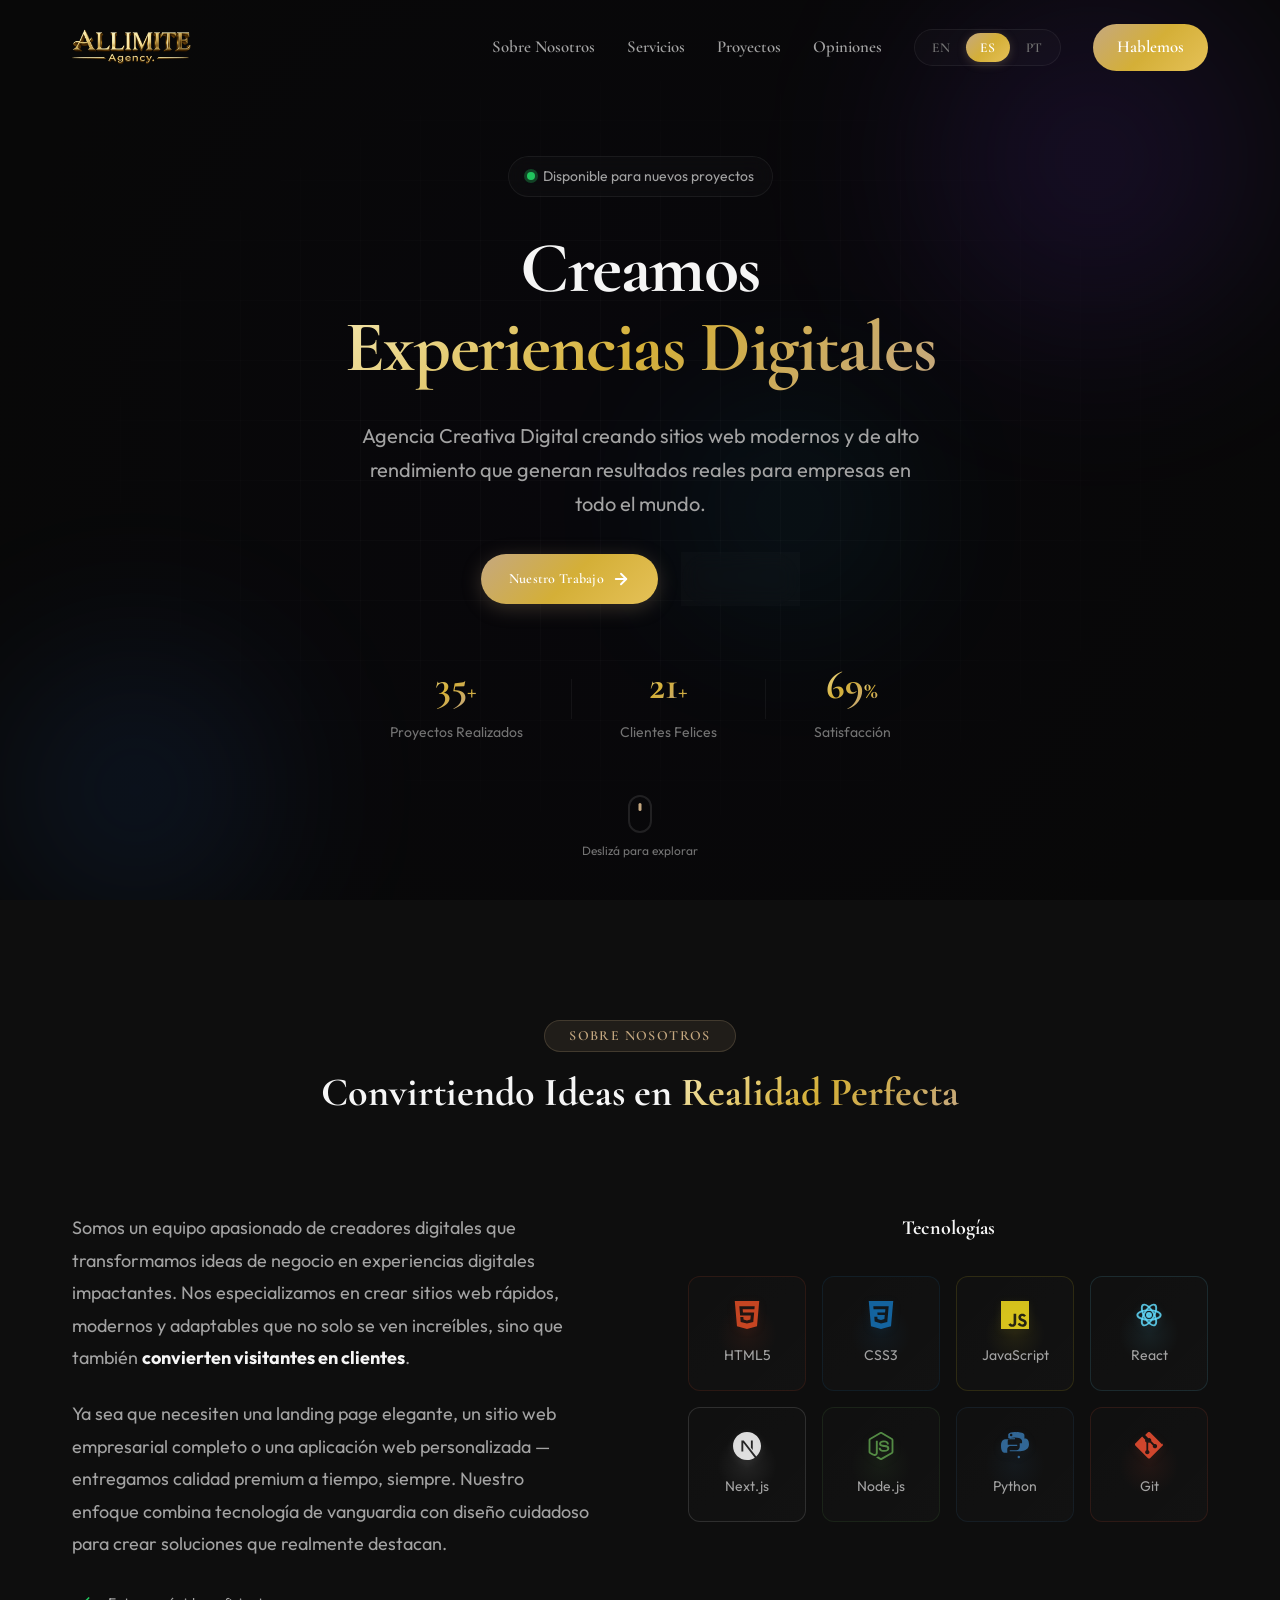
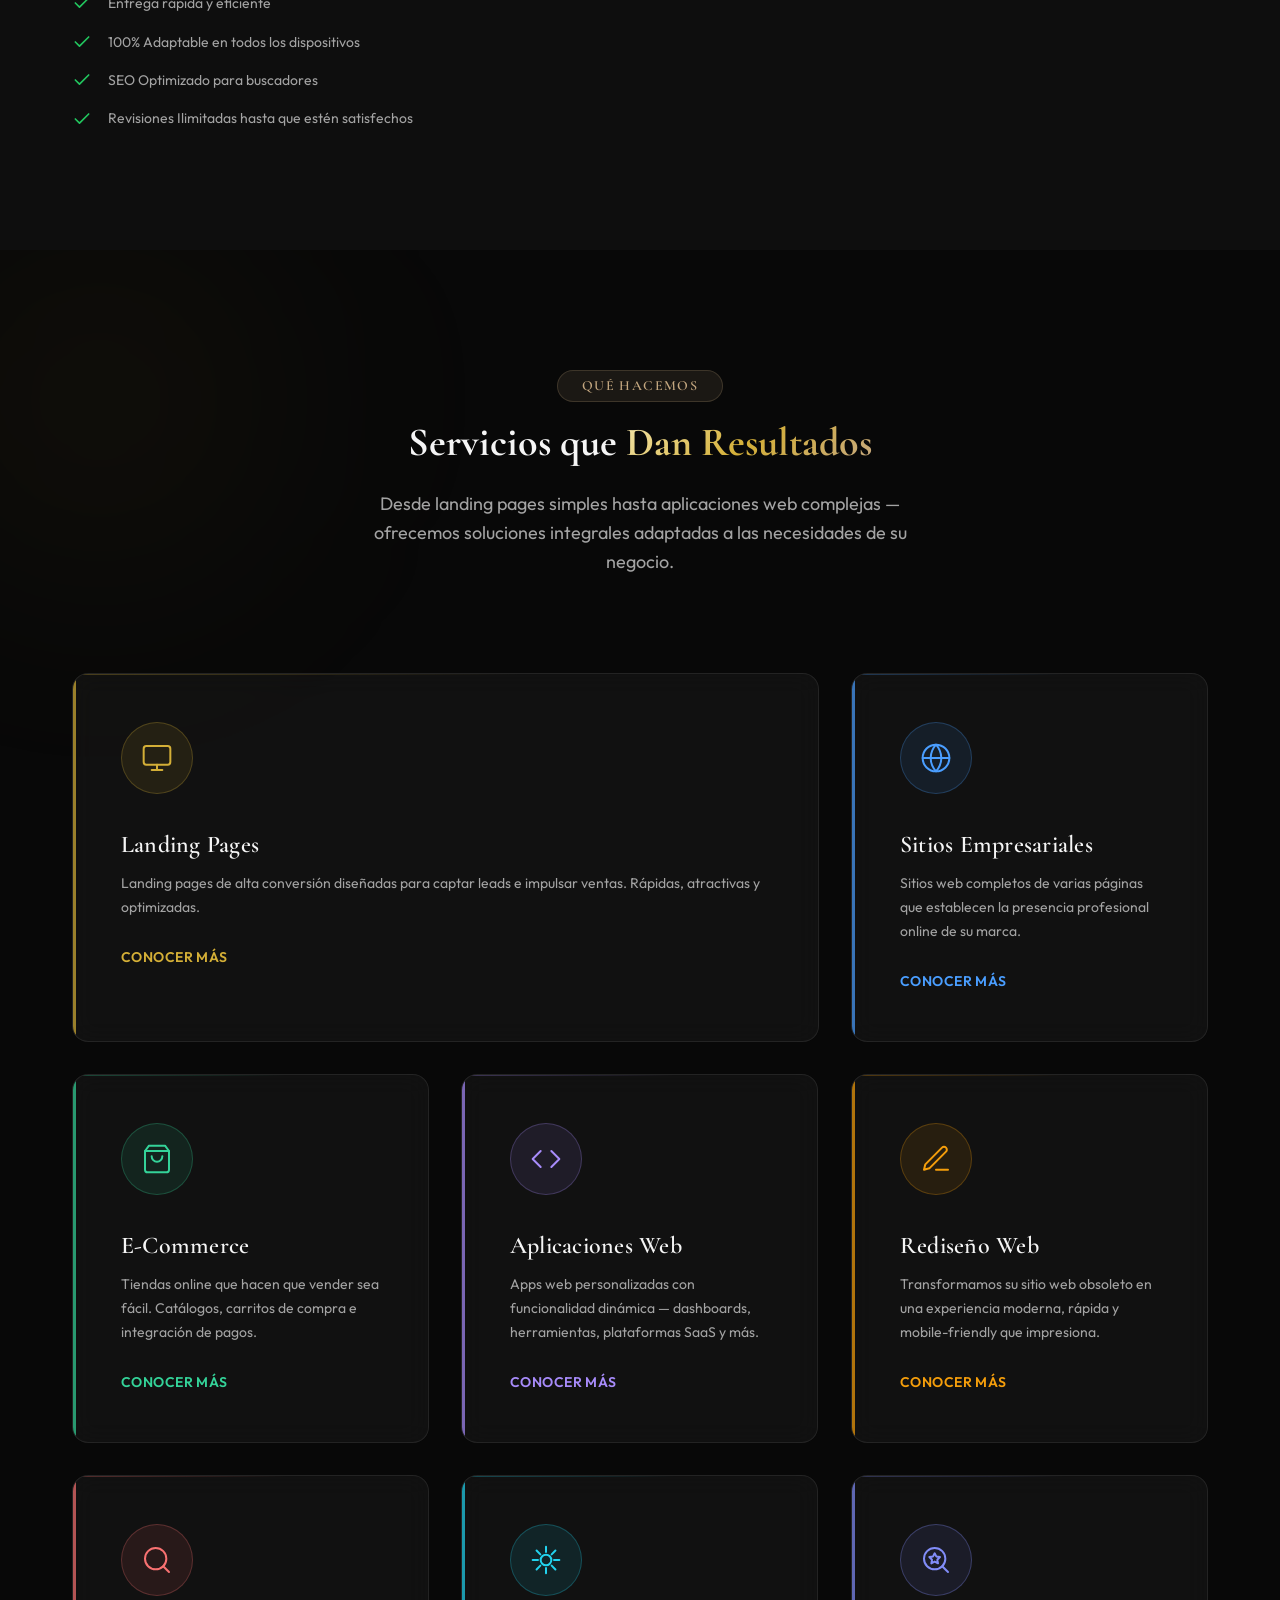
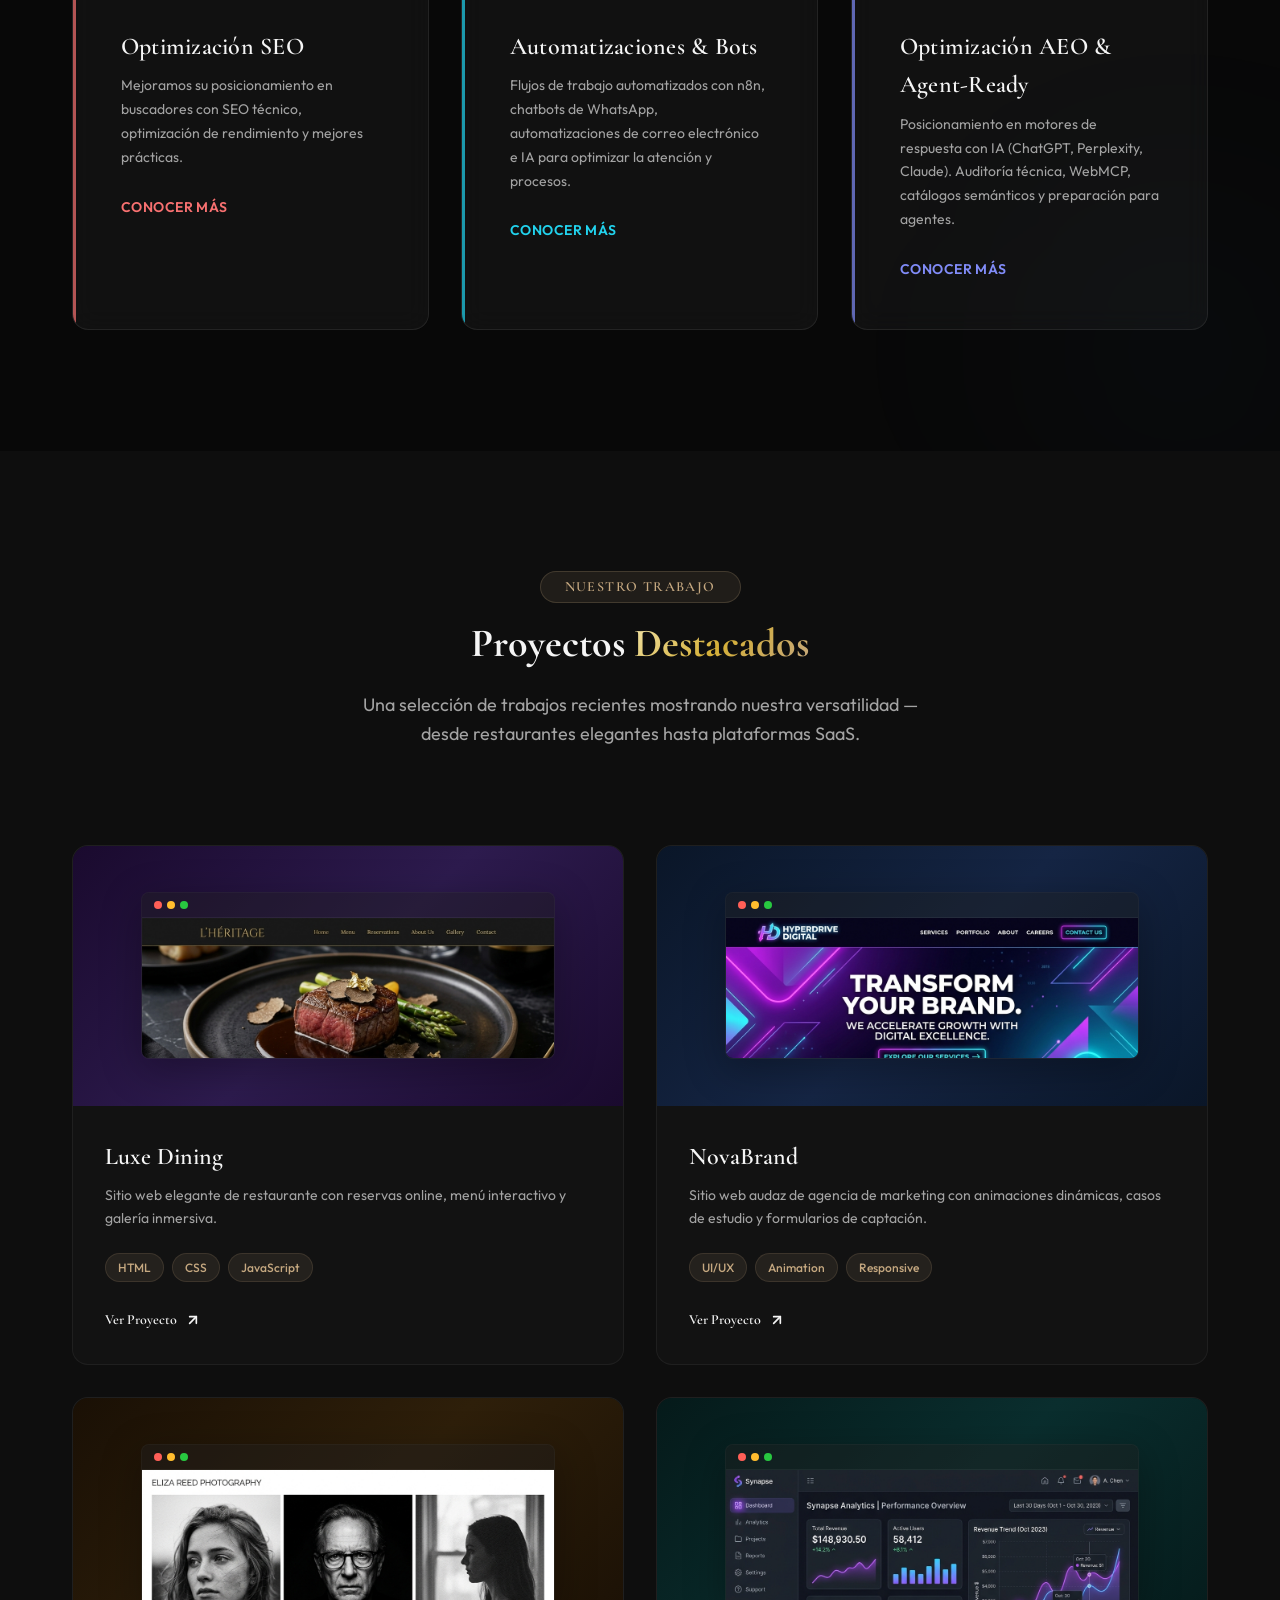
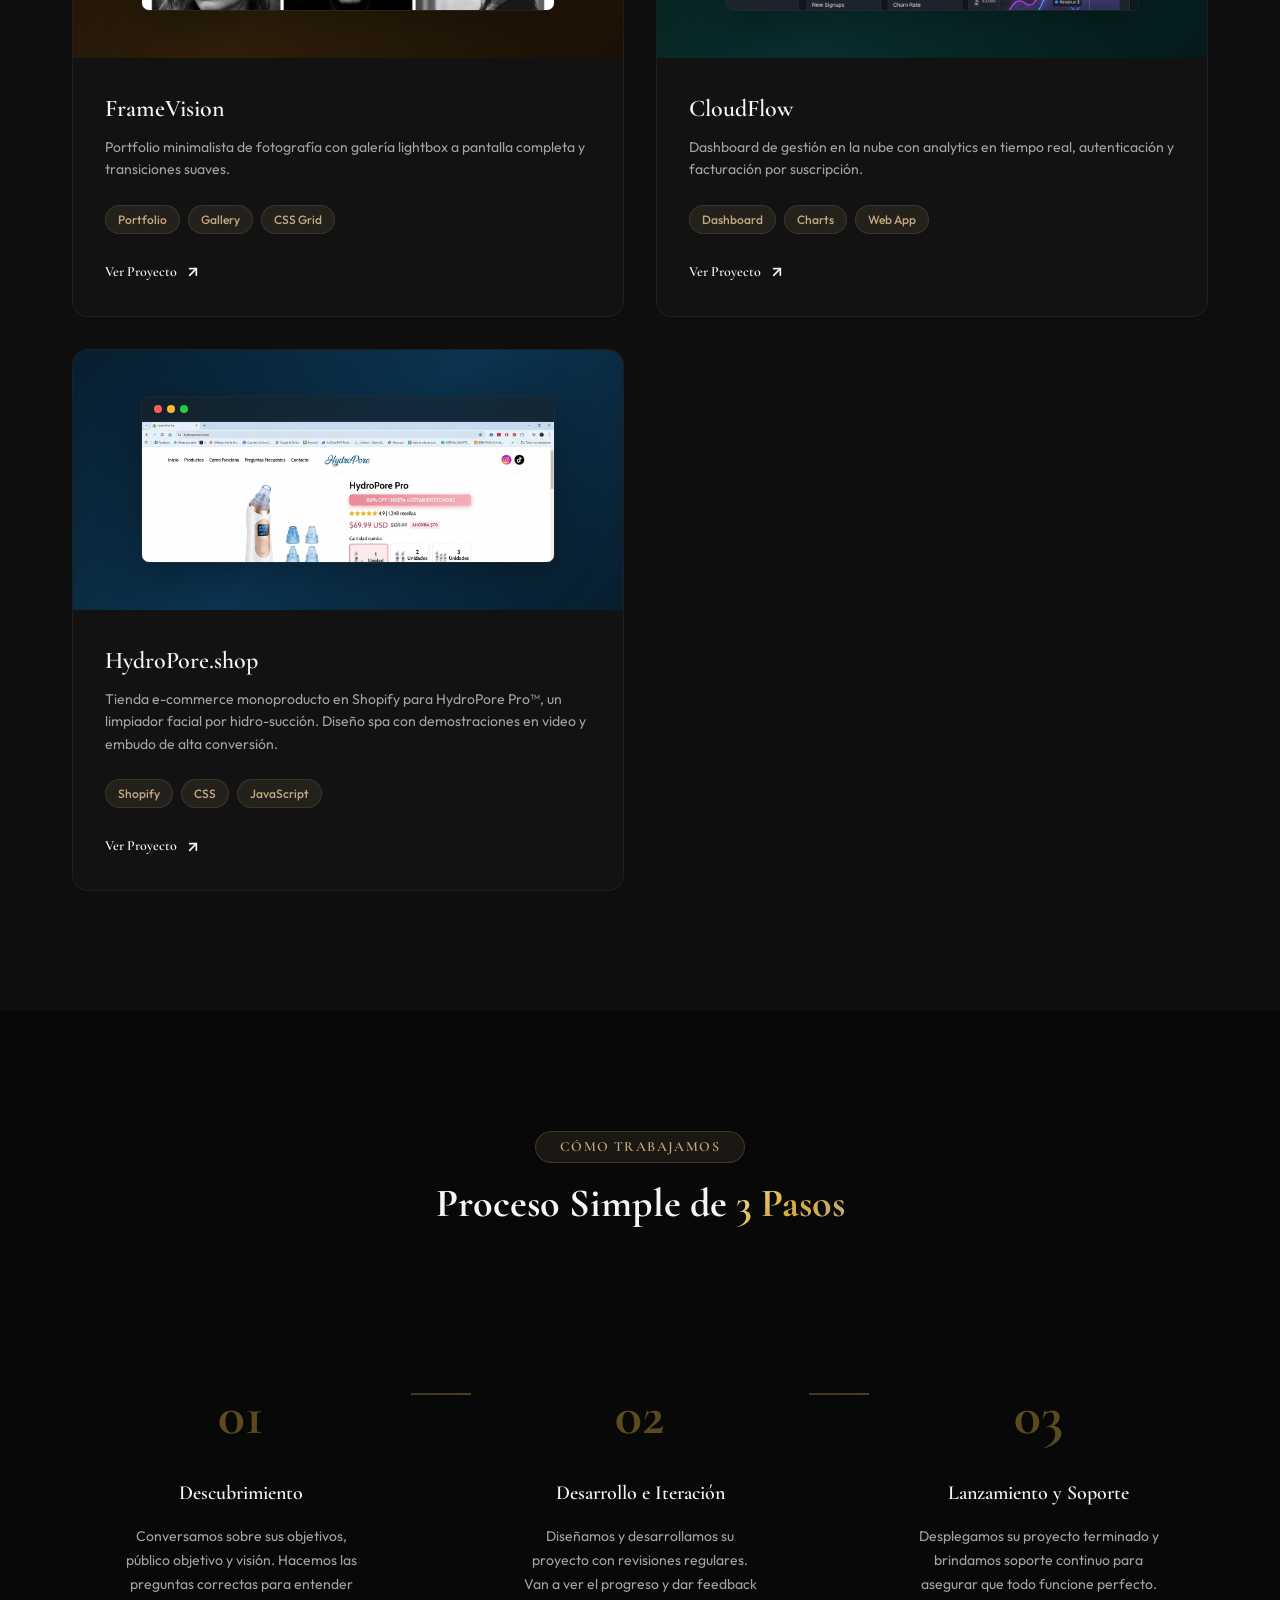
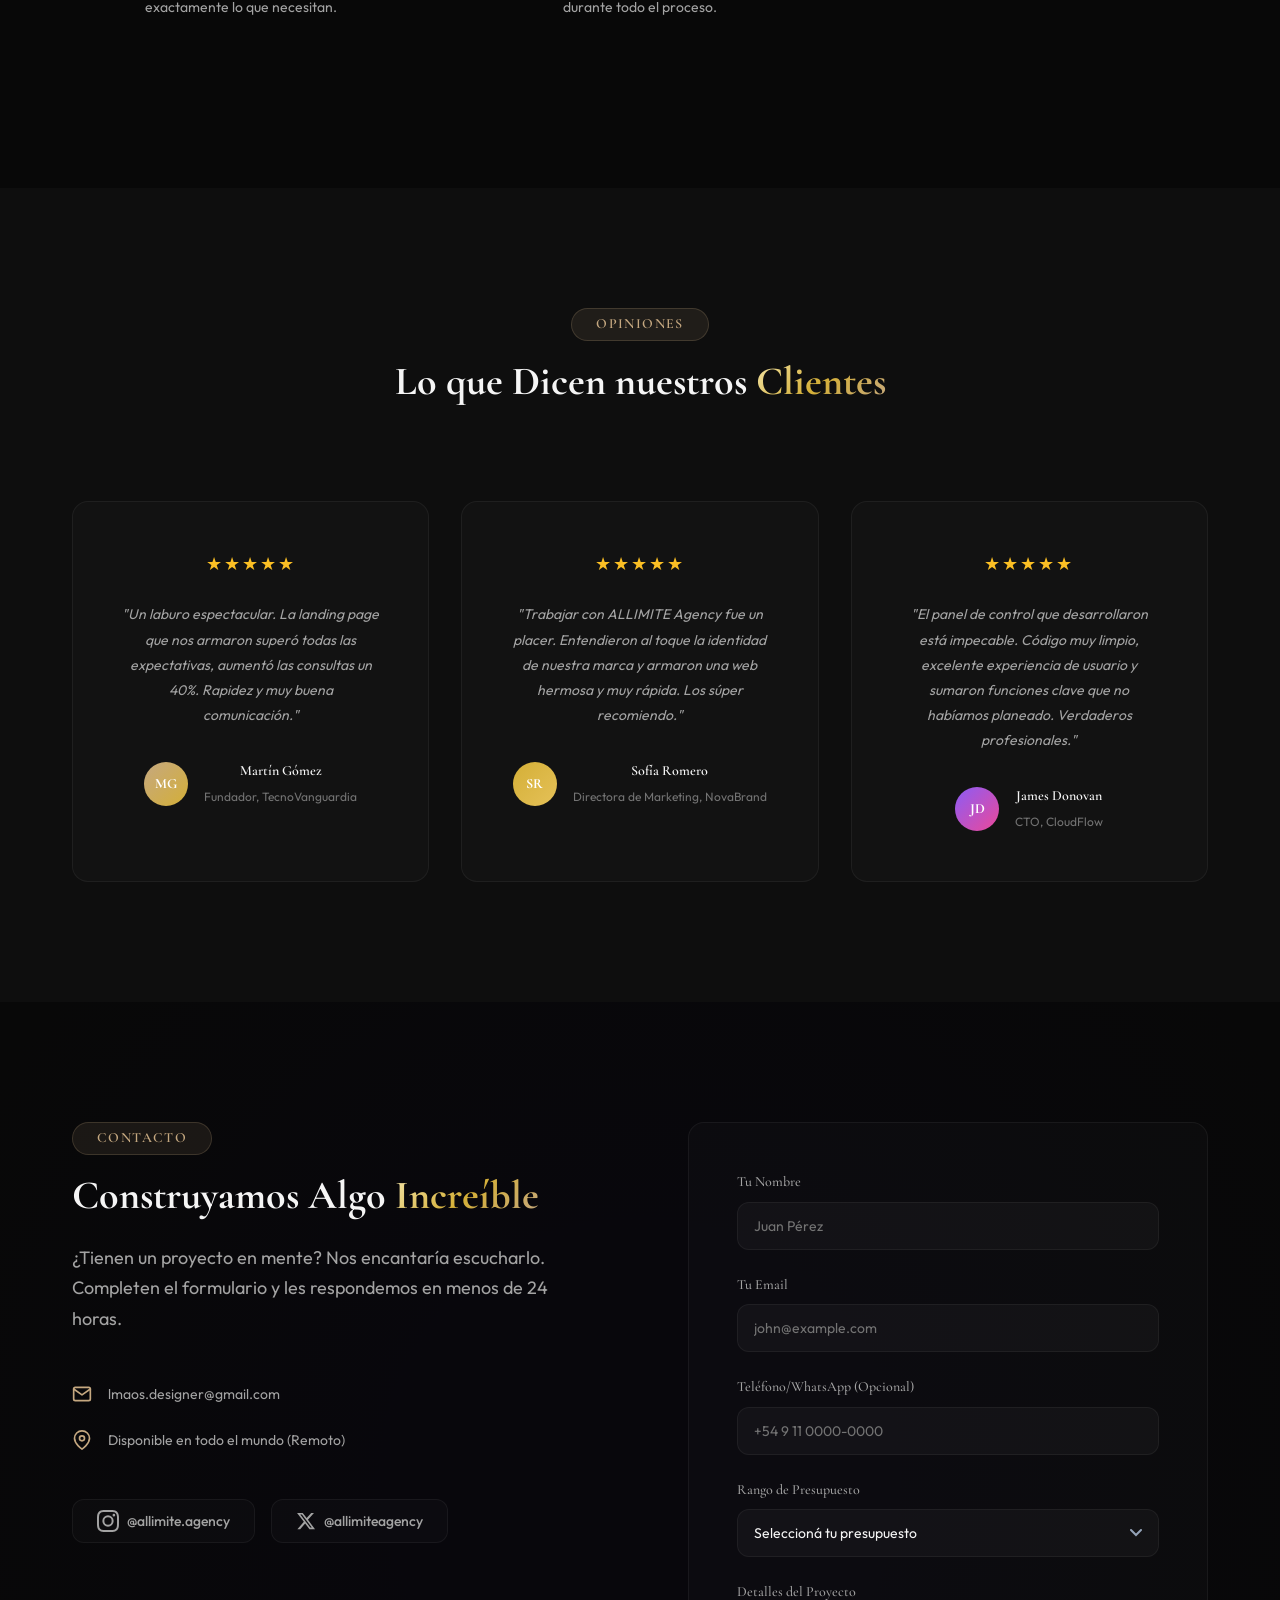
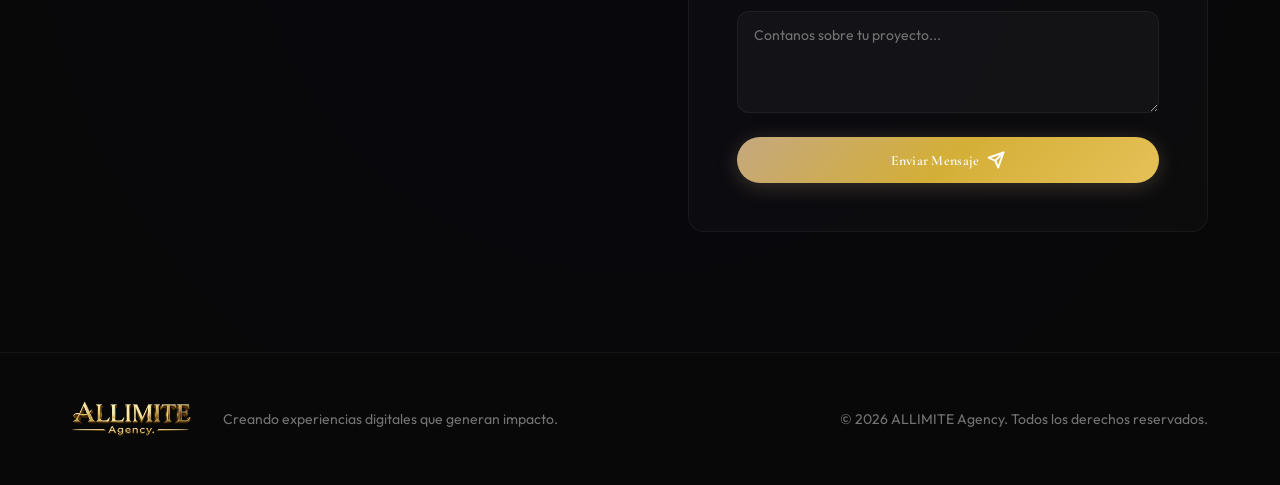
==== commit 12ccc5c8: "Add official brand favicon icons from A PNG across all pages" ====
--- a/index.html
+++ b/index.html
@@ -14,6 +14,12 @@
     <link rel="alternate" hreflang="en" href="https://allimite.agency/">
     <link rel="alternate" hreflang="pt" href="https://allimite.agency/">
     <link rel="alternate" hreflang="x-default" href="https://allimite.agency/">
+
+    <!-- Favicon & App Icons -->
+    <link rel="icon" type="image/png" sizes="32x32" href="assets/favicon-32x32.png">
+    <link rel="icon" type="image/png" sizes="16x16" href="assets/favicon-16x16.png">
+    <link rel="apple-touch-icon" sizes="180x180" href="assets/apple-touch-icon.png">
+    <link rel="shortcut icon" href="favicon.ico">
 
     <!-- AI & Semantic Discovery Links -->
     <link rel="service-doc" type="text/markdown" href="https://allimite.agency/llms.txt">
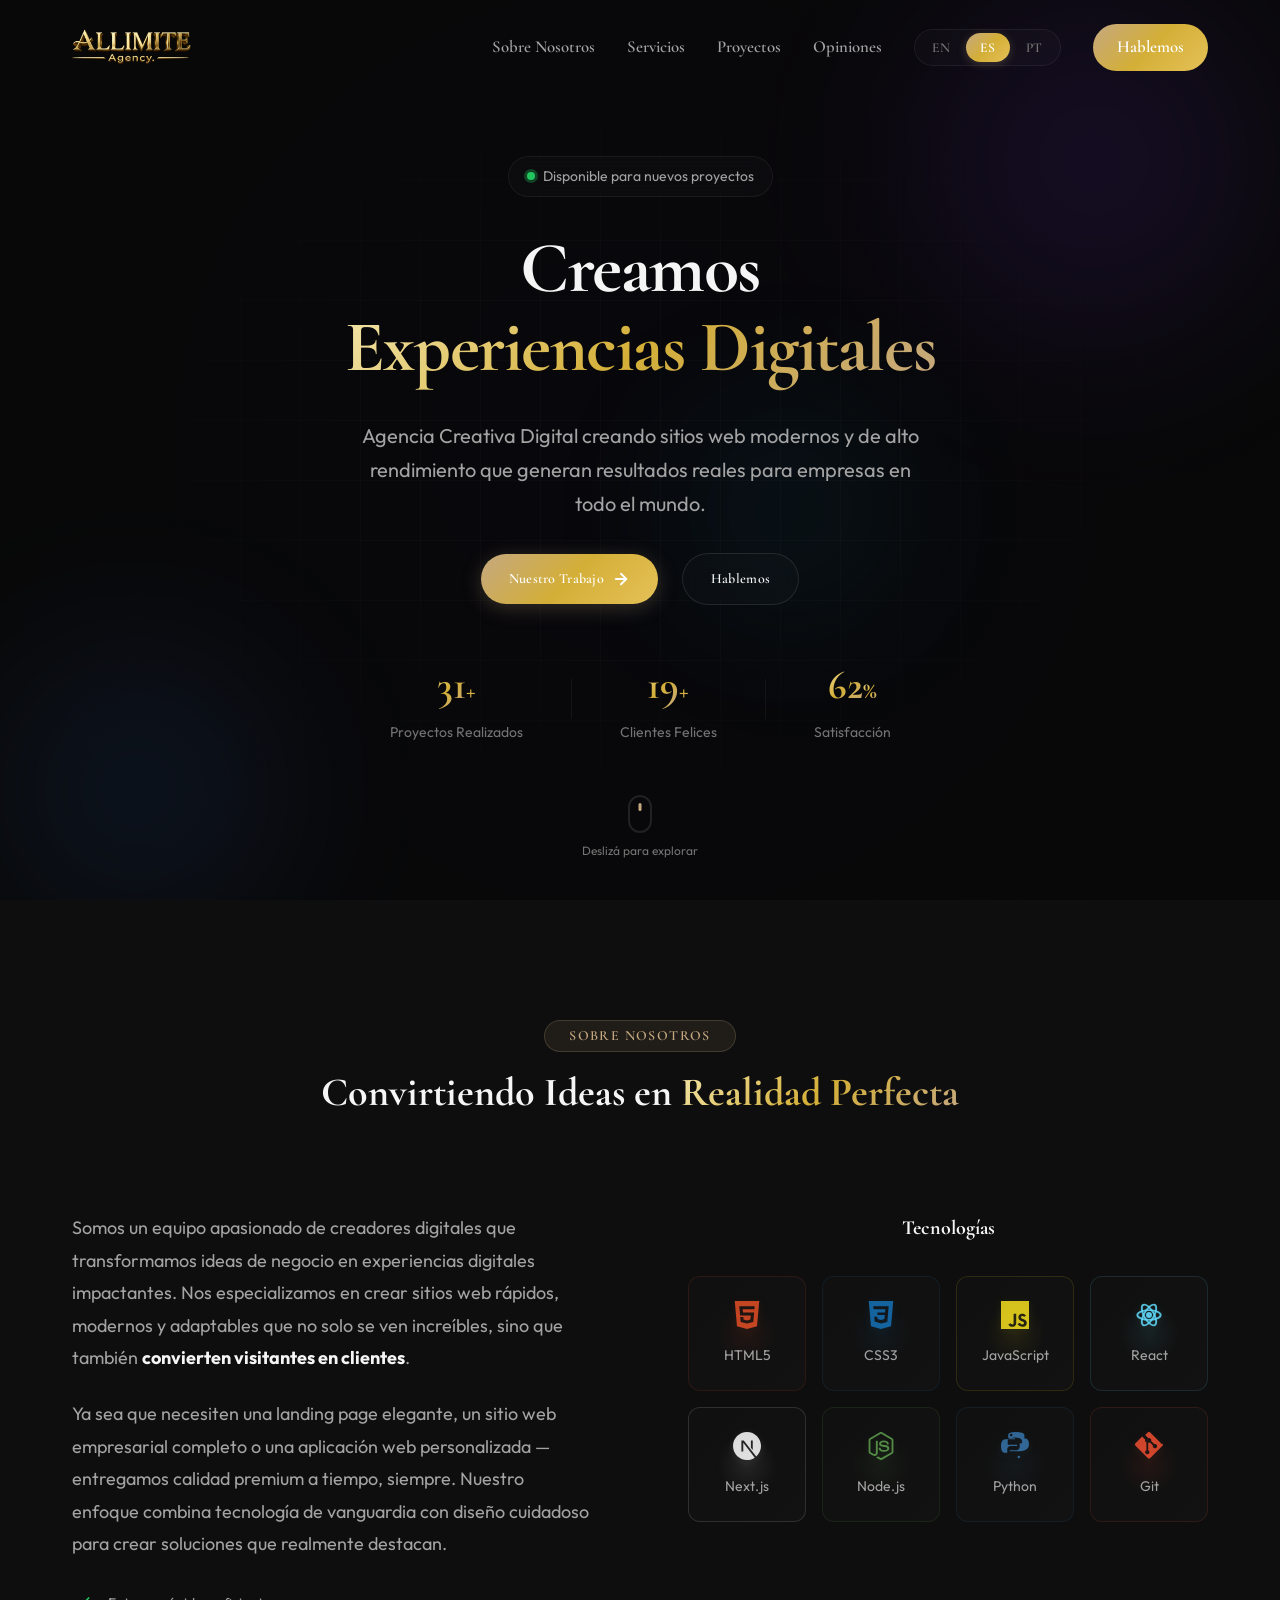
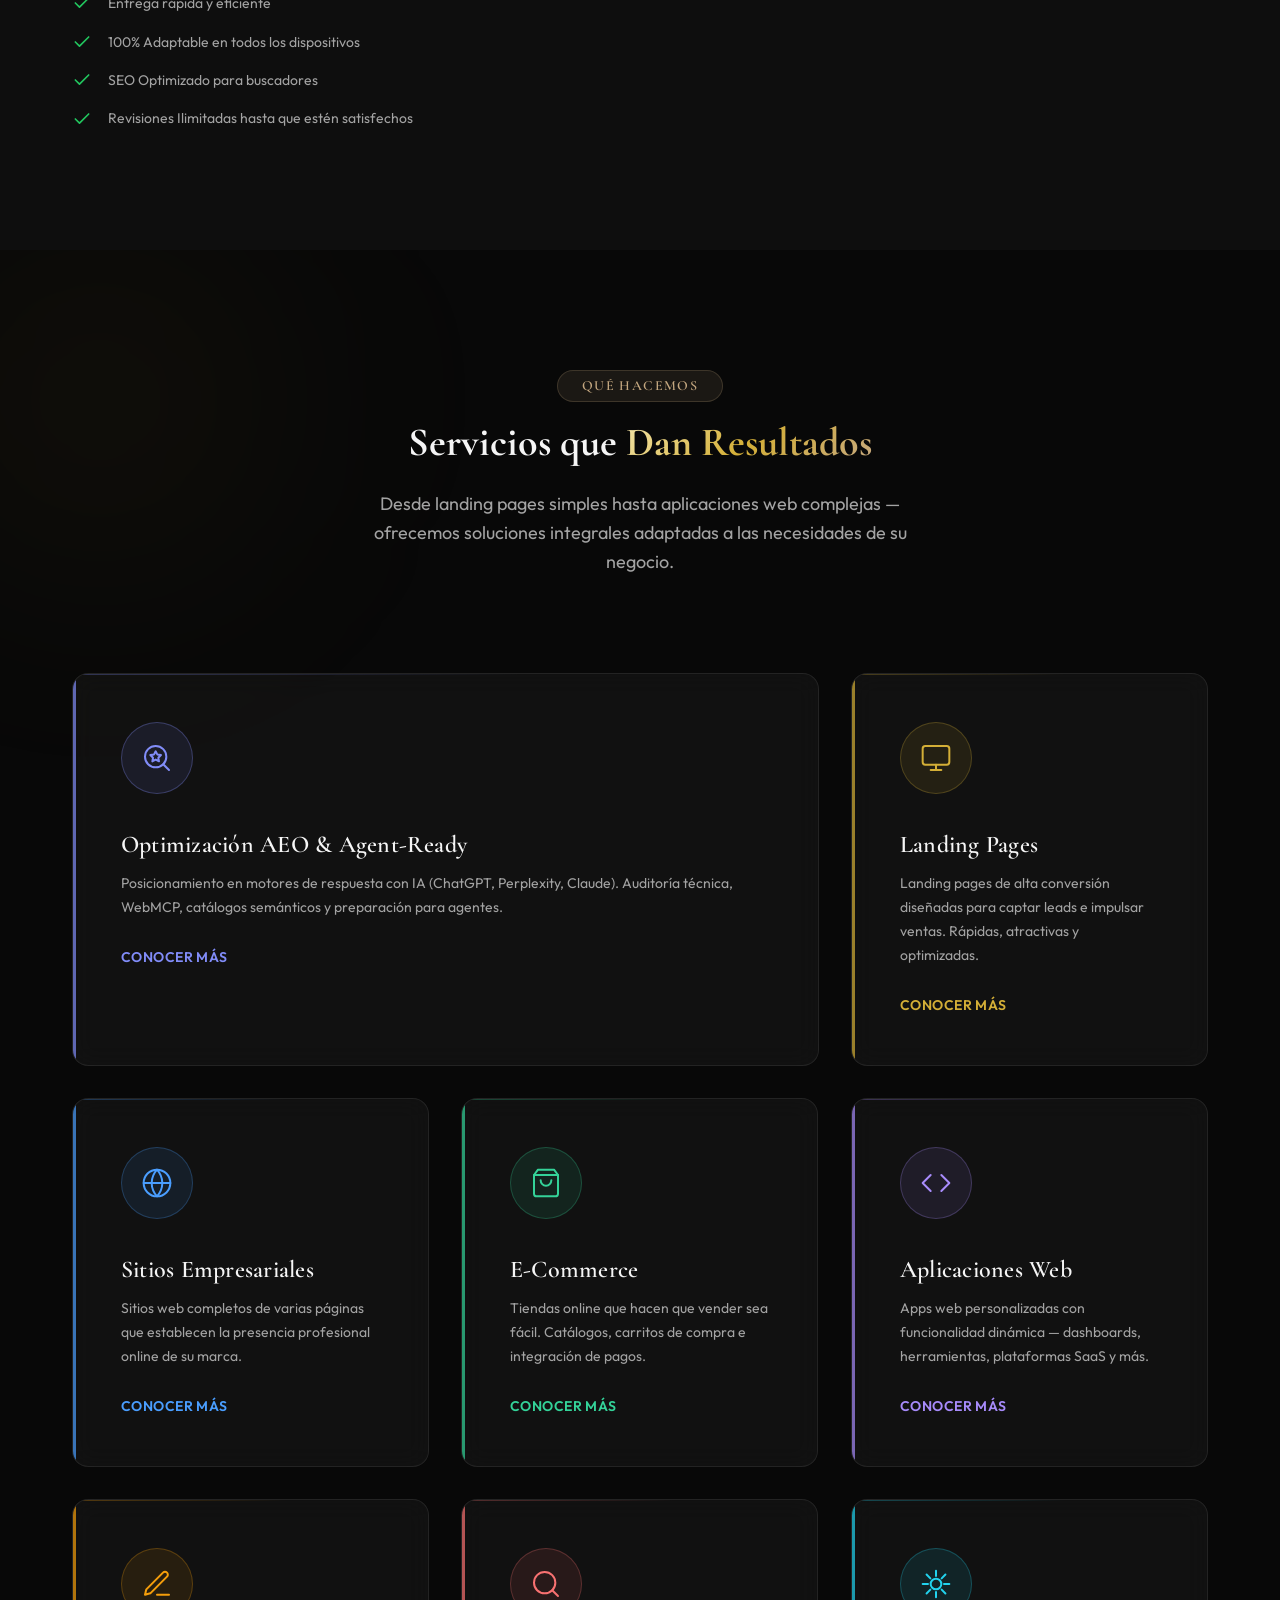
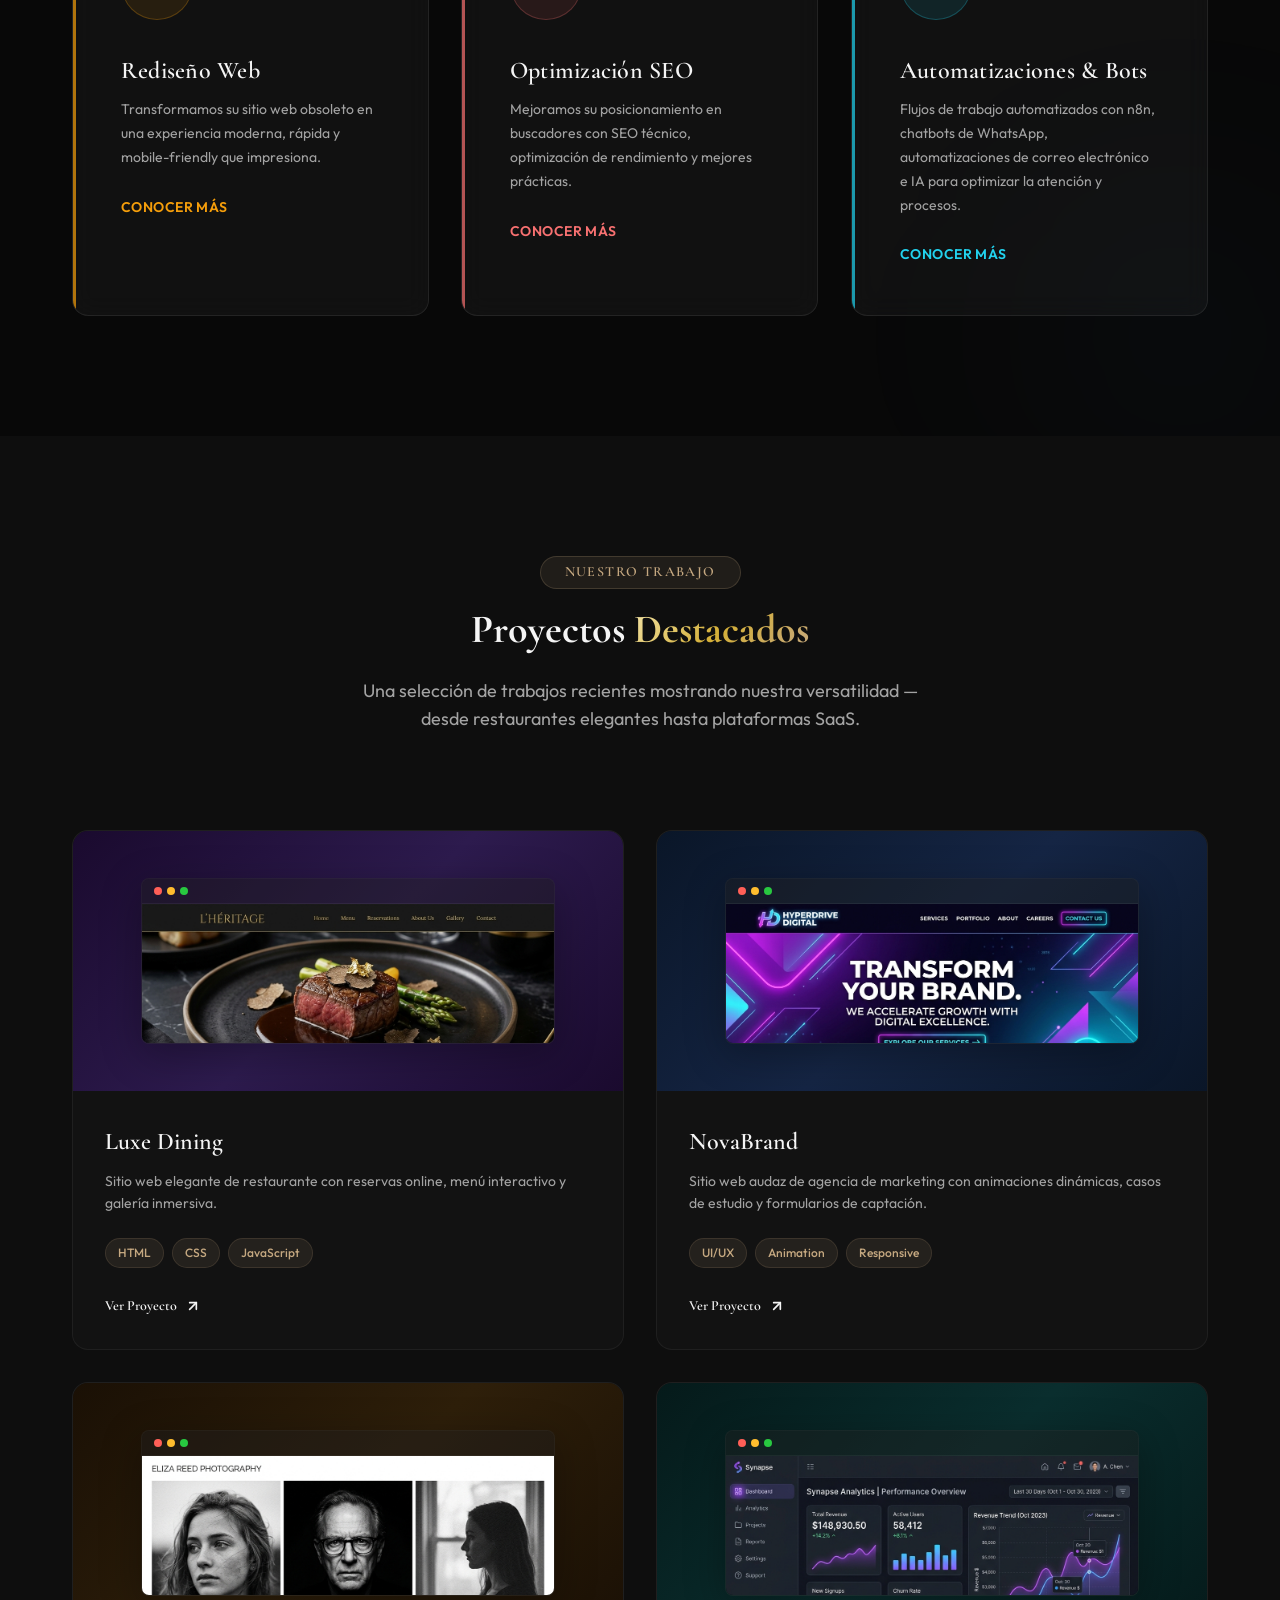
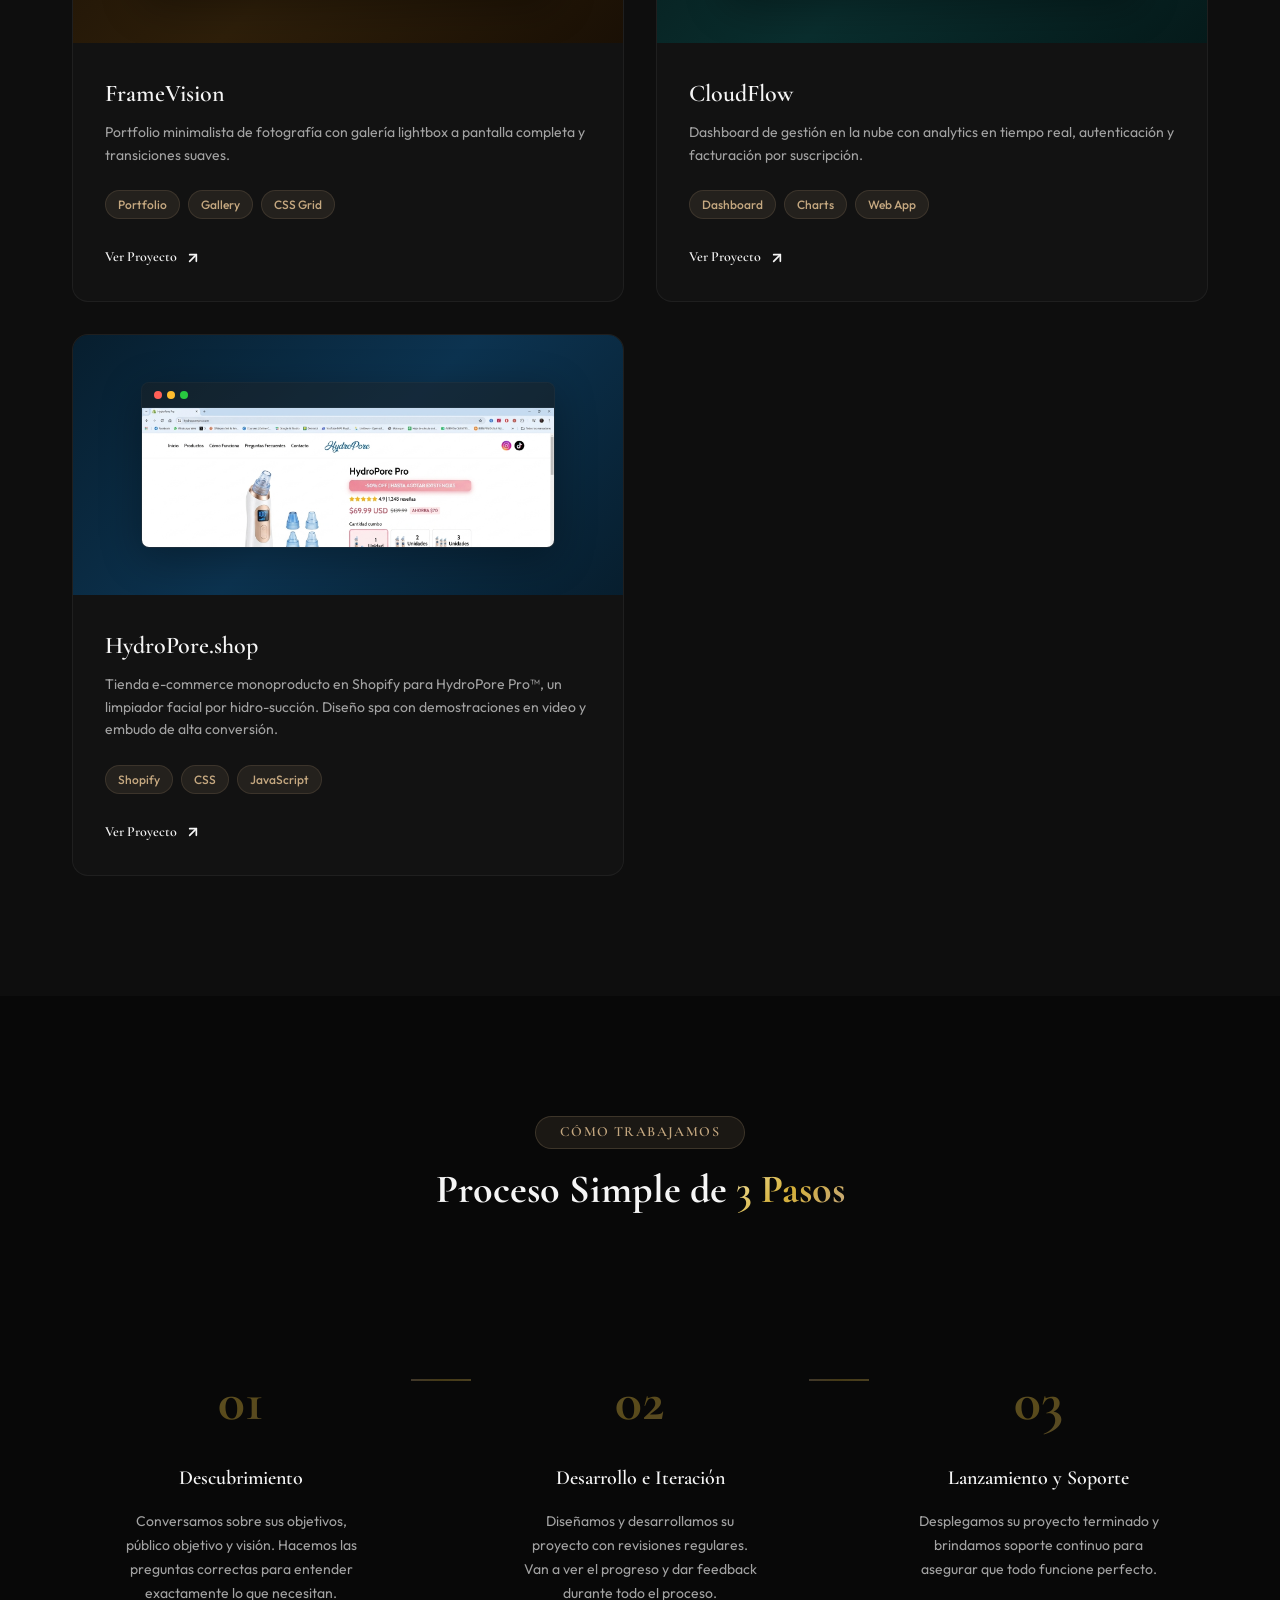
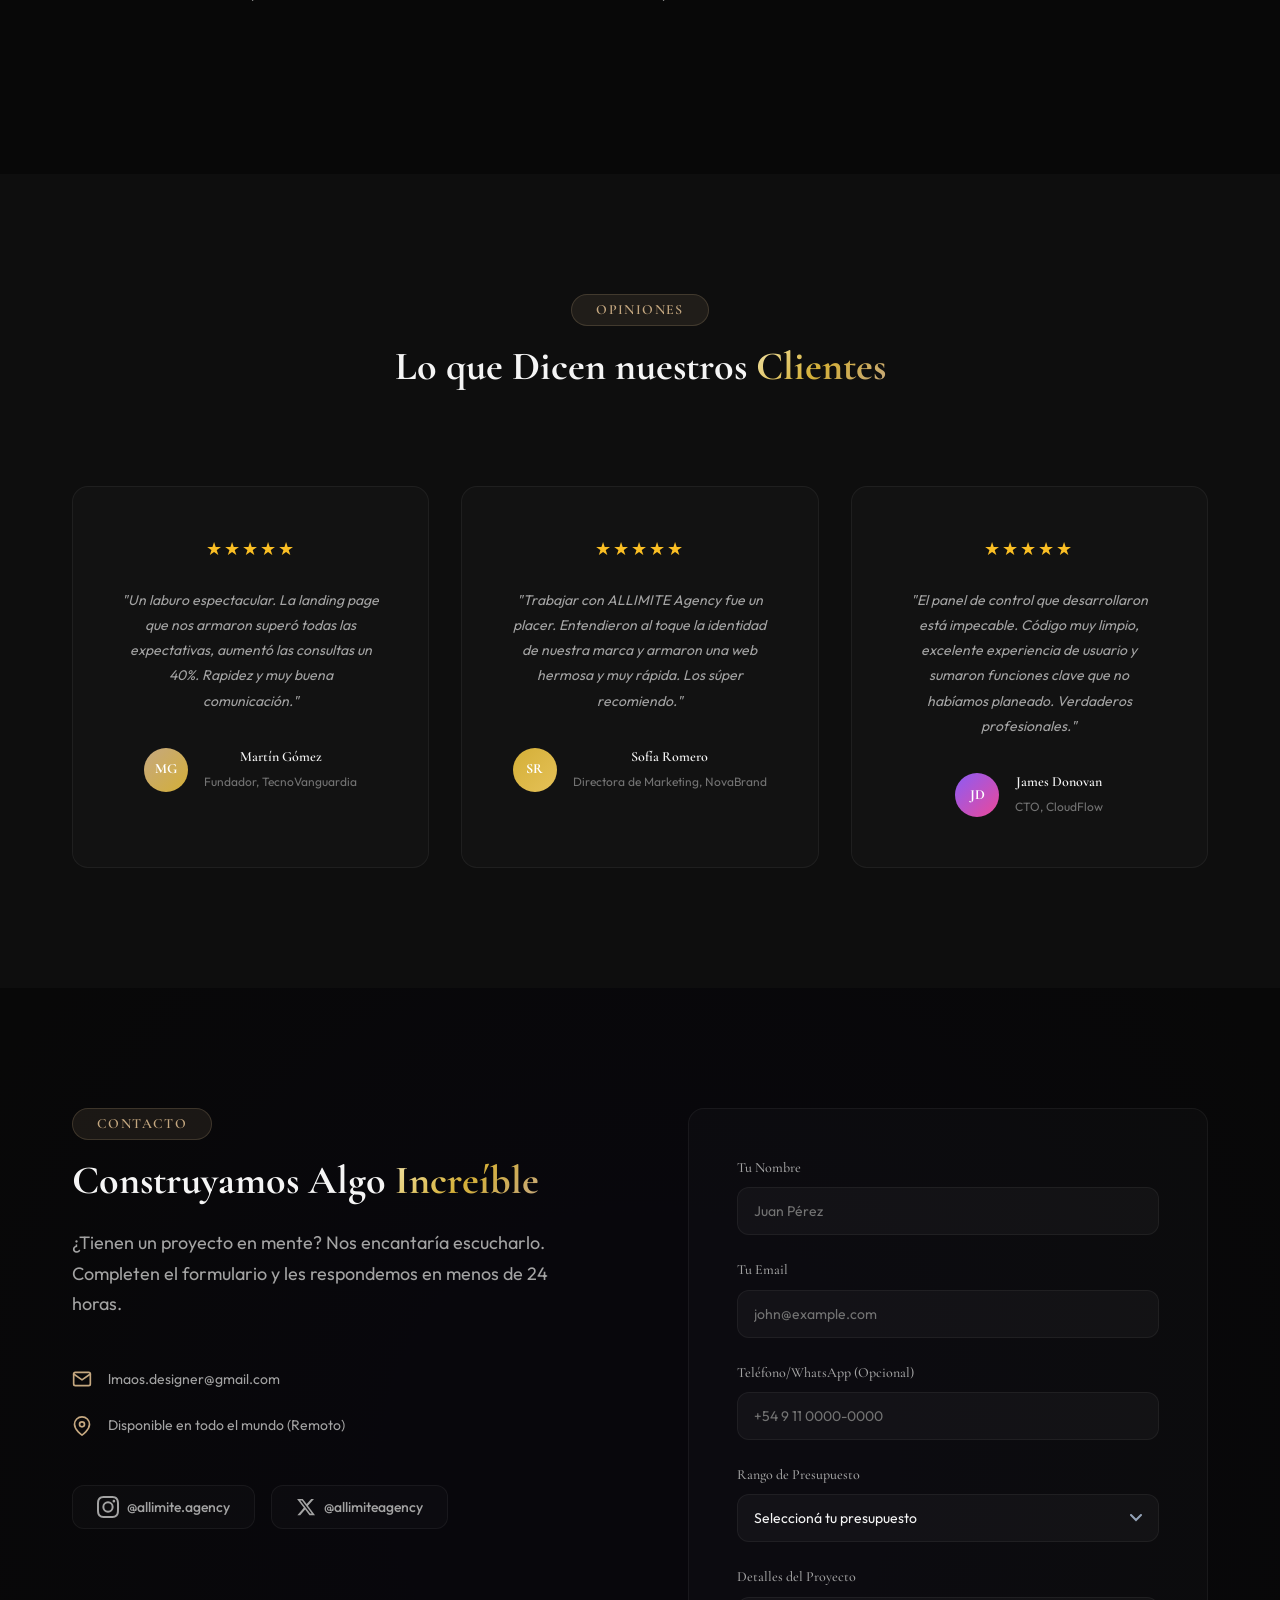
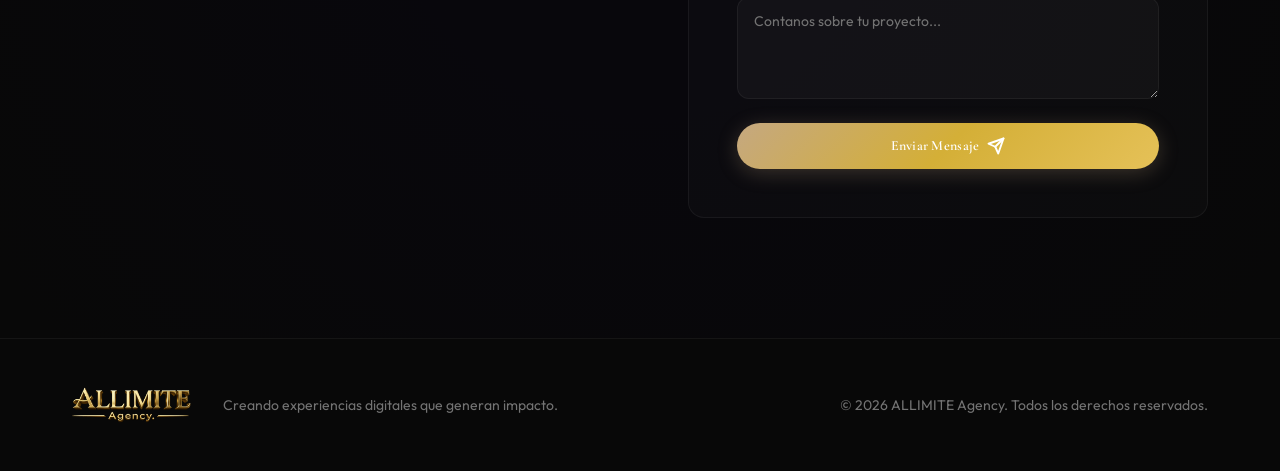
==== commit 3cbbe9d6: "Place AEO service in #1 position, rebuild AEO detail page with official template and synchronize Hig" ====
--- a/index.html
+++ b/index.html
@@ -350,6 +350,14 @@
                 <p class="section-desc" data-i18n="services_desc">From simple landing pages to complex web applications — we offer end-to-end solutions tailored to your business needs.</p>
             </div>
             <div class="services-grid">
+                <a href="services/optimizacion-aeo.html" class="service-card service-card--indigo reveal">
+                    <div class="service-icon">
+                        <svg width="32" height="32" viewBox="0 0 24 24" fill="none" stroke="currentColor" stroke-width="1.5" stroke-linecap="round" stroke-linejoin="round"><circle cx="11" cy="11" r="8"/><line x1="21" y1="21" x2="16.65" y2="16.65"/><path d="m11 7 1.2 2.3 2.8.5-2 2 .5 2.7-2.5-1.3-2.5 1.3.5-2.7-2-2 2.8-.5L11 7z"/></svg>
+                    </div>
+                    <h3 data-i18n="svc8_title">Optimización AEO & Agent-Ready</h3>
+                    <p data-i18n="svc8_desc">Posicionamiento en motores de respuesta con IA (ChatGPT, Perplexity, Claude). Auditoría técnica, WebMCP, catálogos semánticos y preparación para agentes.</p>
+                    <span class="service-cta" data-i18n="svc_cta">Conocer Más <svg width="16" height="16" viewBox="0 0 24 24" fill="none" stroke="currentColor" stroke-width="2.5" stroke-linecap="round" stroke-linejoin="round"><line x1="5" y1="12" x2="19" y2="12"/><polyline points="12 5 19 12 12 19"/></svg></span>
+                </a>
                 <a href="services/landing-pages.html" class="service-card service-card--gold reveal">
                     <div class="service-icon">
                         <svg width="32" height="32" viewBox="0 0 24 24" fill="none" stroke="currentColor" stroke-width="1.5" stroke-linecap="round" stroke-linejoin="round"><rect x="2" y="3" width="20" height="14" rx="2" ry="2"/><line x1="8" y1="21" x2="16" y2="21"/><line x1="12" y1="17" x2="12" y2="21"/></svg>
@@ -404,14 +412,6 @@
                     </div>
                     <h3 data-i18n="svc7_title">Automatizaciones & Bots</h3>
                     <p data-i18n="svc7_desc">Flujos de trabajo automatizados con n8n, chatbots de WhatsApp, automatizaciones de correo electrónico e IA para optimizar la atención y procesos.</p>
-                    <span class="service-cta" data-i18n="svc_cta">Conocer Más <svg width="16" height="16" viewBox="0 0 24 24" fill="none" stroke="currentColor" stroke-width="2.5" stroke-linecap="round" stroke-linejoin="round"><line x1="5" y1="12" x2="19" y2="12"/><polyline points="12 5 19 12 12 19"/></svg></span>
-                </a>
-                <a href="services/optimizacion-aeo.html" class="service-card service-card--indigo reveal">
-                    <div class="service-icon">
-                        <svg width="32" height="32" viewBox="0 0 24 24" fill="none" stroke="currentColor" stroke-width="1.5" stroke-linecap="round" stroke-linejoin="round"><circle cx="11" cy="11" r="8"/><line x1="21" y1="21" x2="16.65" y2="16.65"/><path d="m11 7 1.2 2.3 2.8.5-2 2 .5 2.7-2.5-1.3-2.5 1.3.5-2.7-2-2 2.8-.5L11 7z"/></svg>
-                    </div>
-                    <h3 data-i18n="svc8_title">Optimización AEO & Agent-Ready</h3>
-                    <p data-i18n="svc8_desc">Posicionamiento en motores de respuesta con IA (ChatGPT, Perplexity, Claude). Auditoría técnica, WebMCP, catálogos semánticos y preparación para agentes.</p>
                     <span class="service-cta" data-i18n="svc_cta">Conocer Más <svg width="16" height="16" viewBox="0 0 24 24" fill="none" stroke="currentColor" stroke-width="2.5" stroke-linecap="round" stroke-linejoin="round"><line x1="5" y1="12" x2="19" y2="12"/><polyline points="12 5 19 12 12 19"/></svg></span>
                 </a>
             </div>
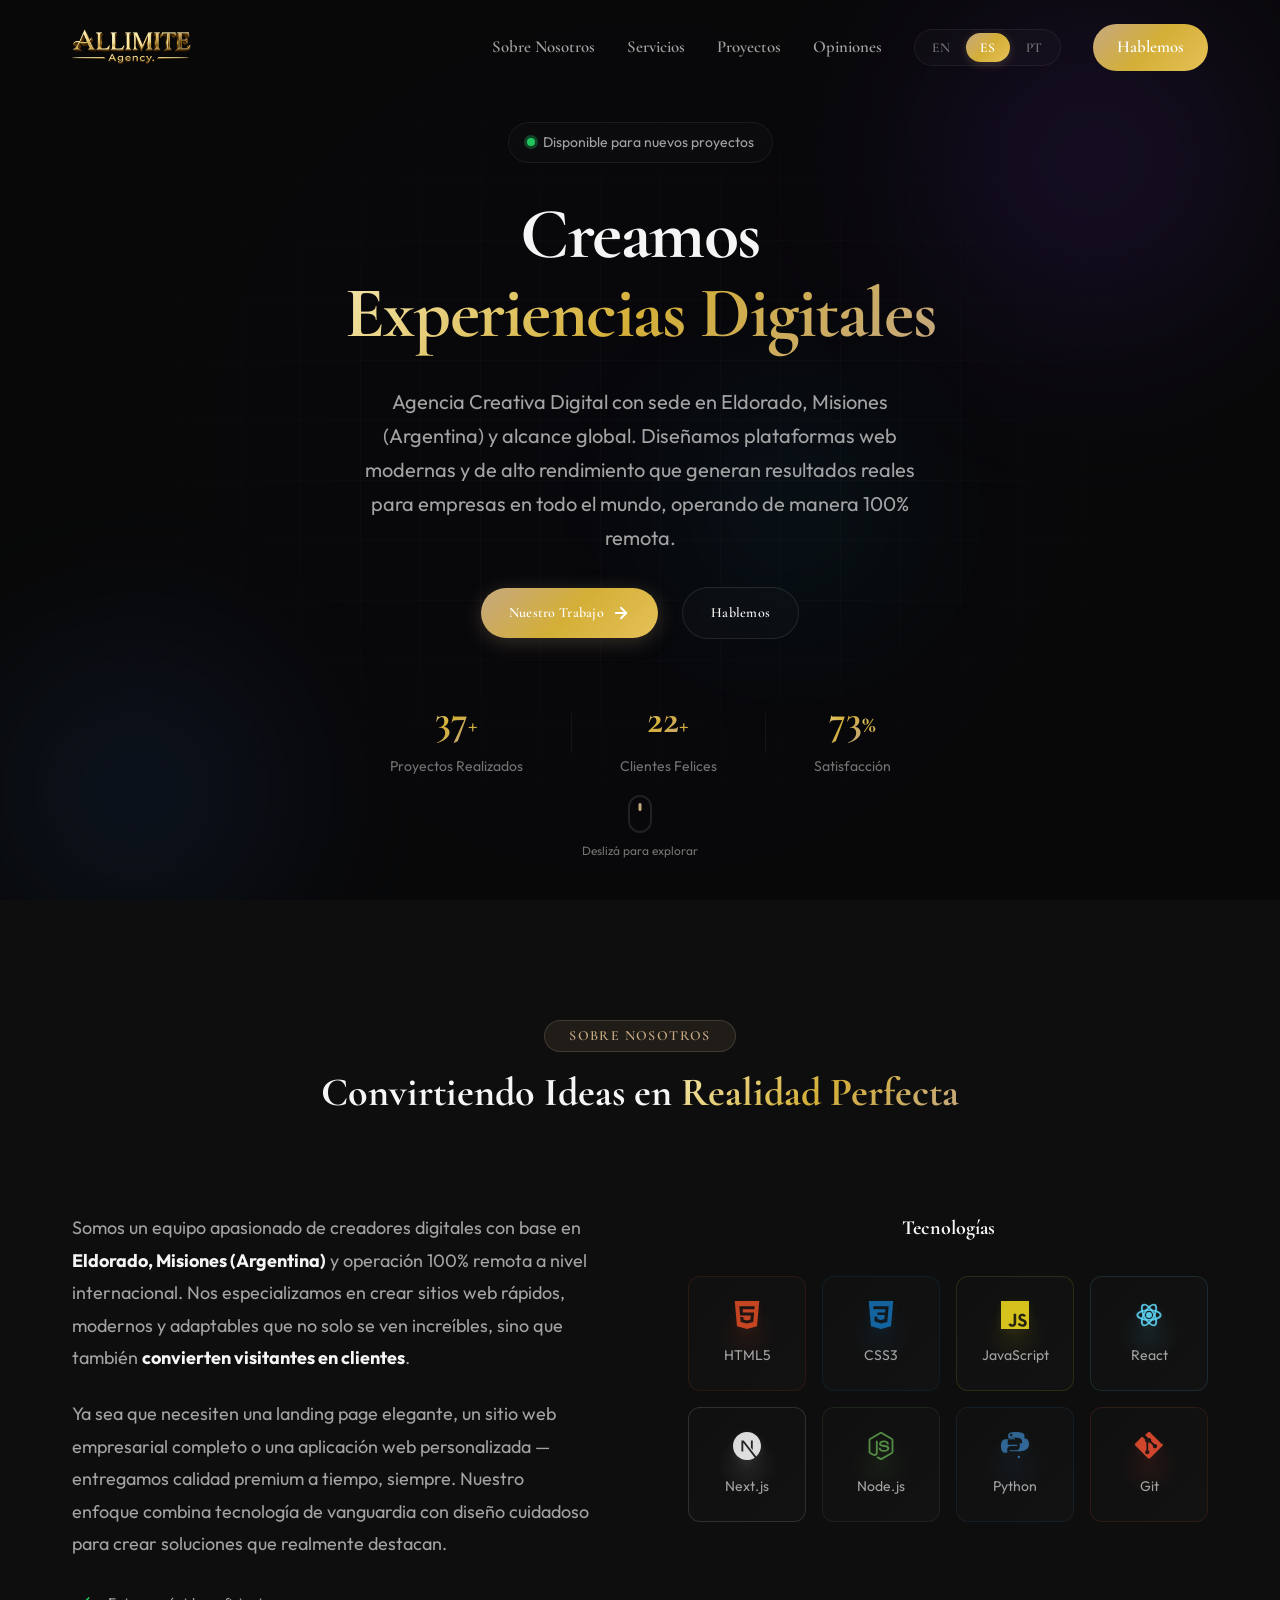
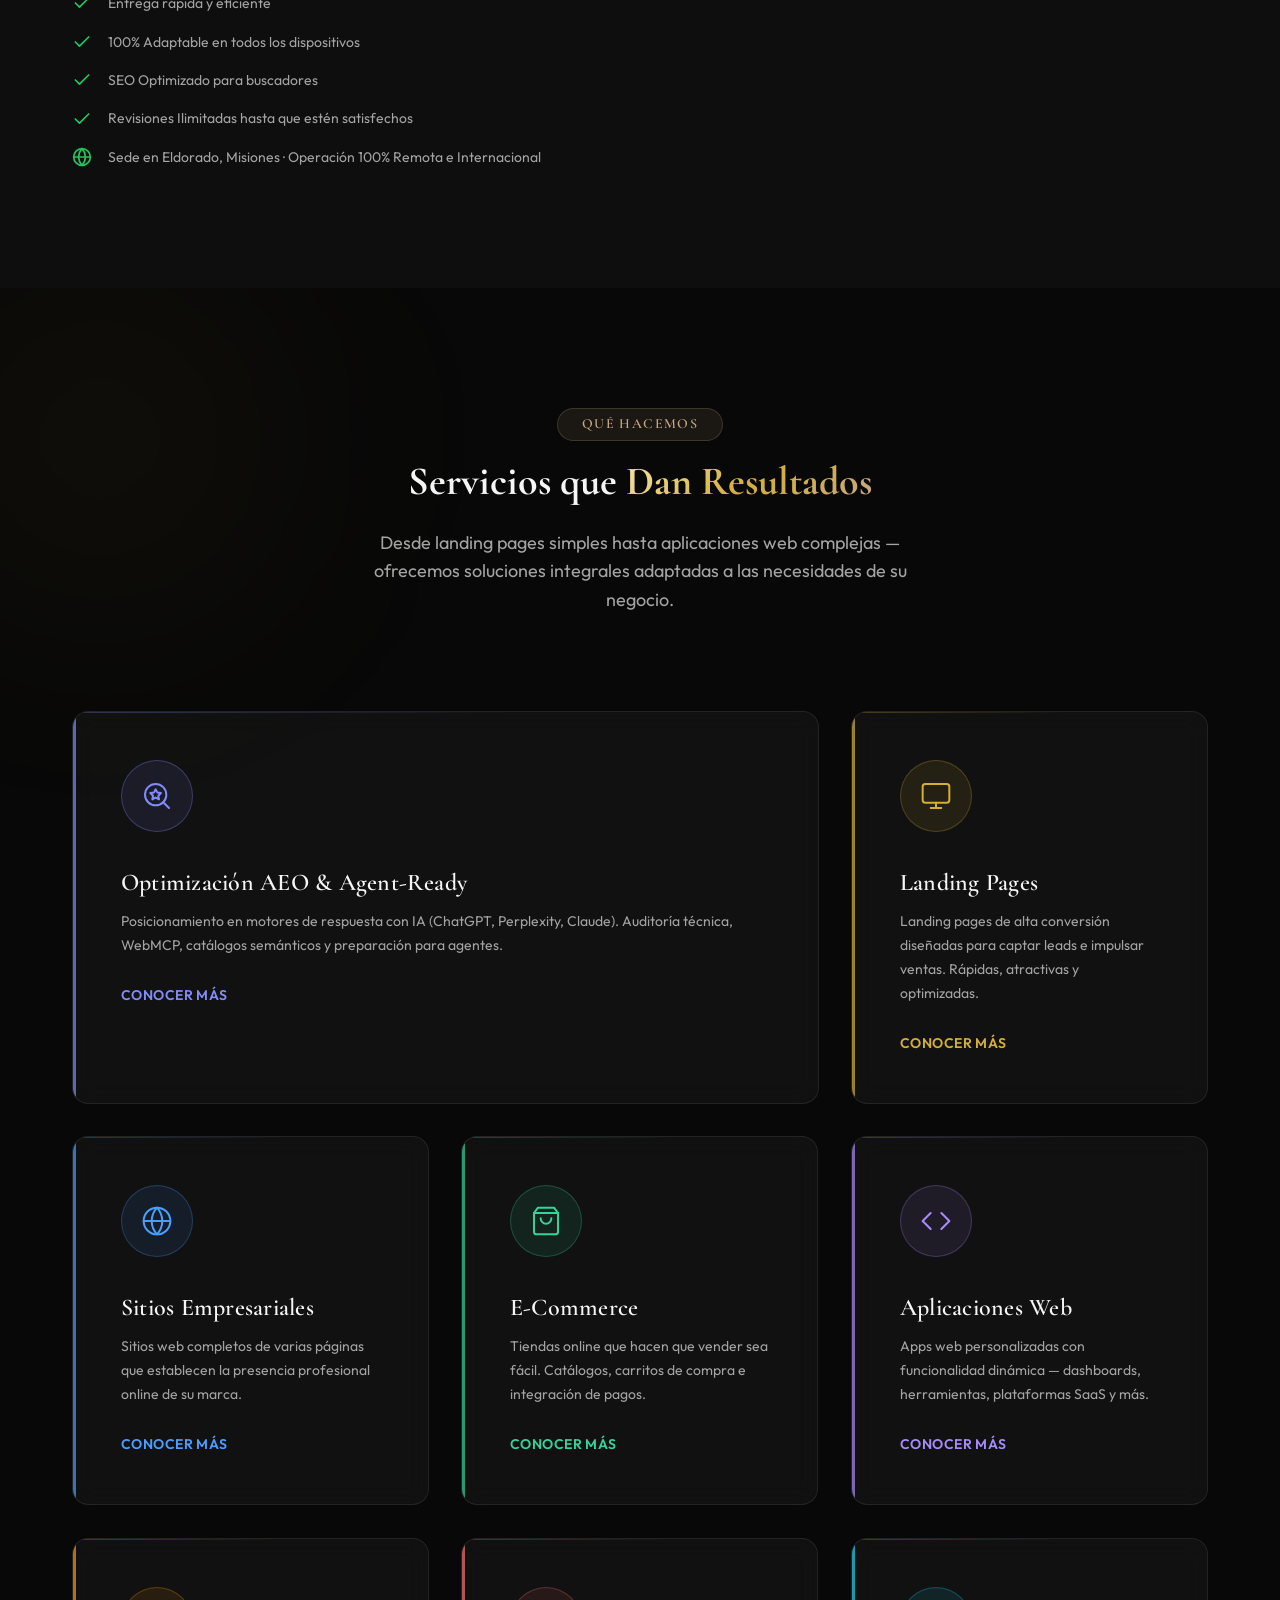
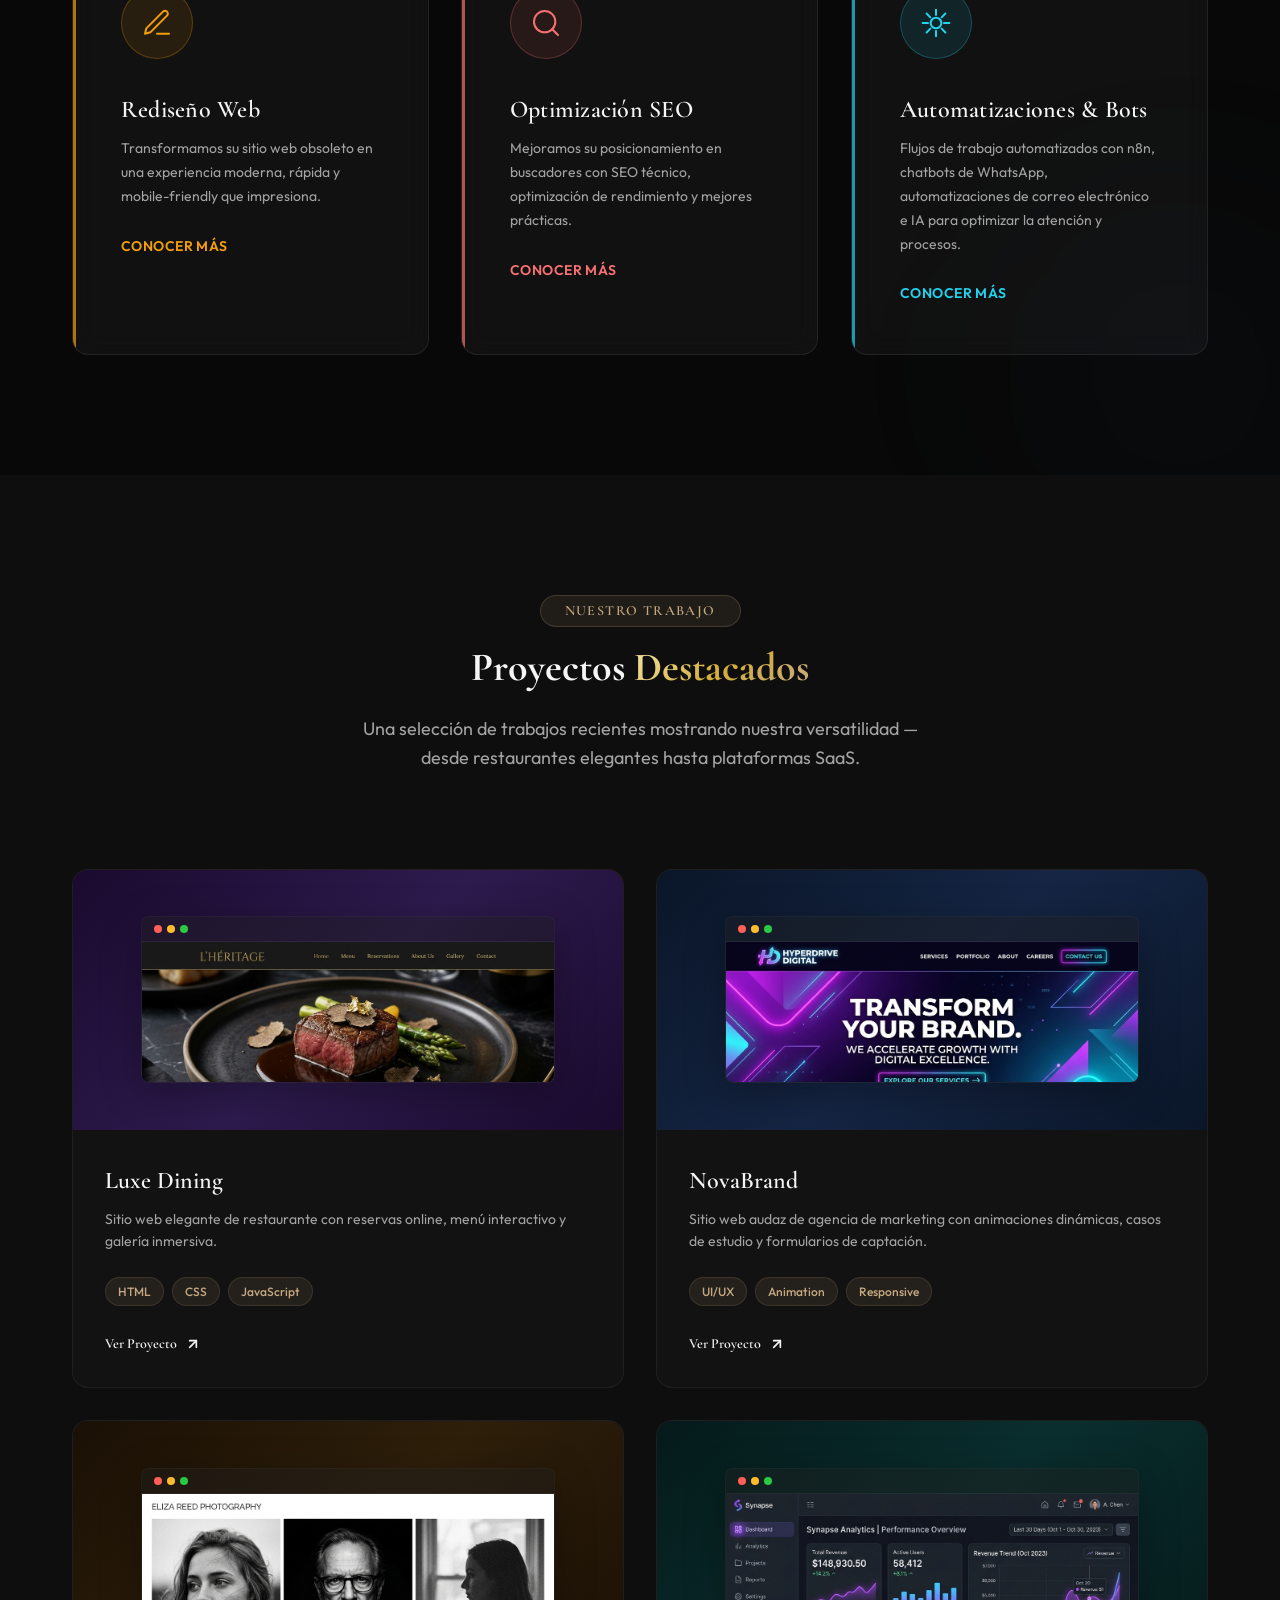
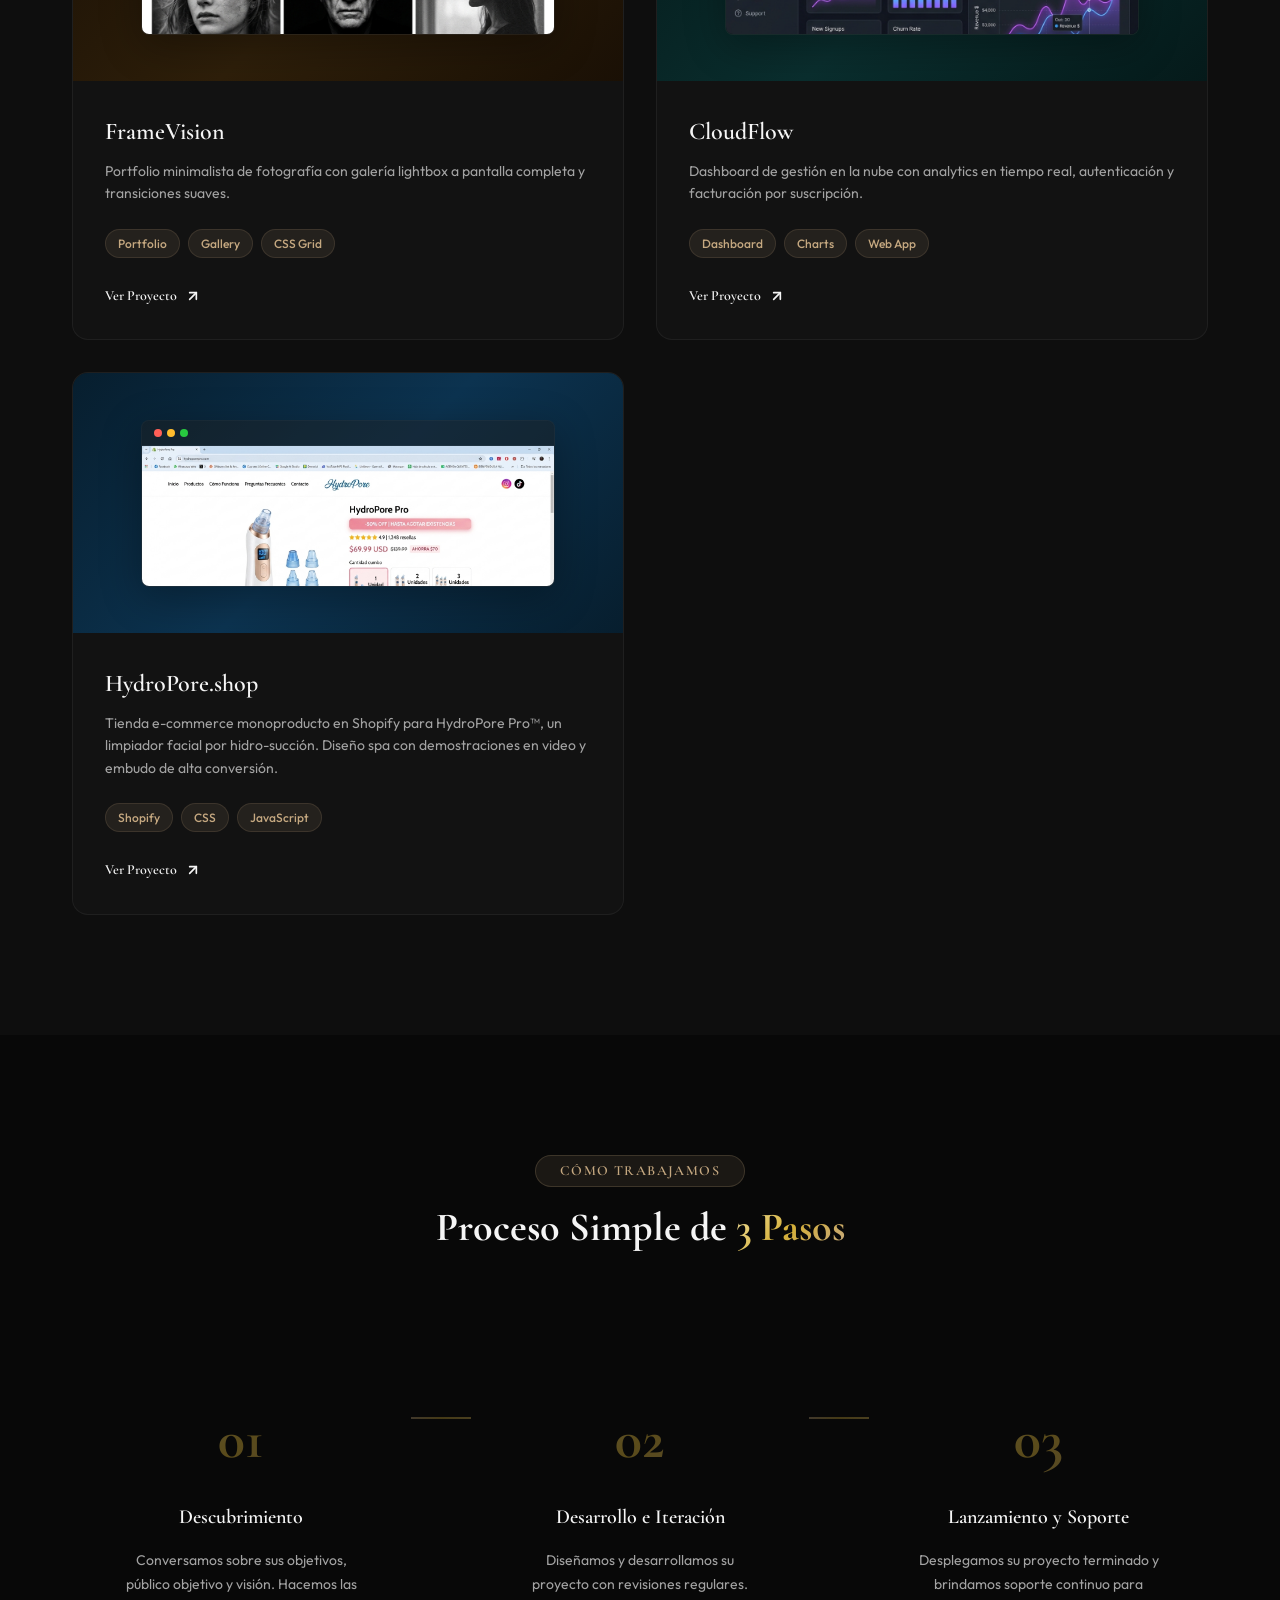
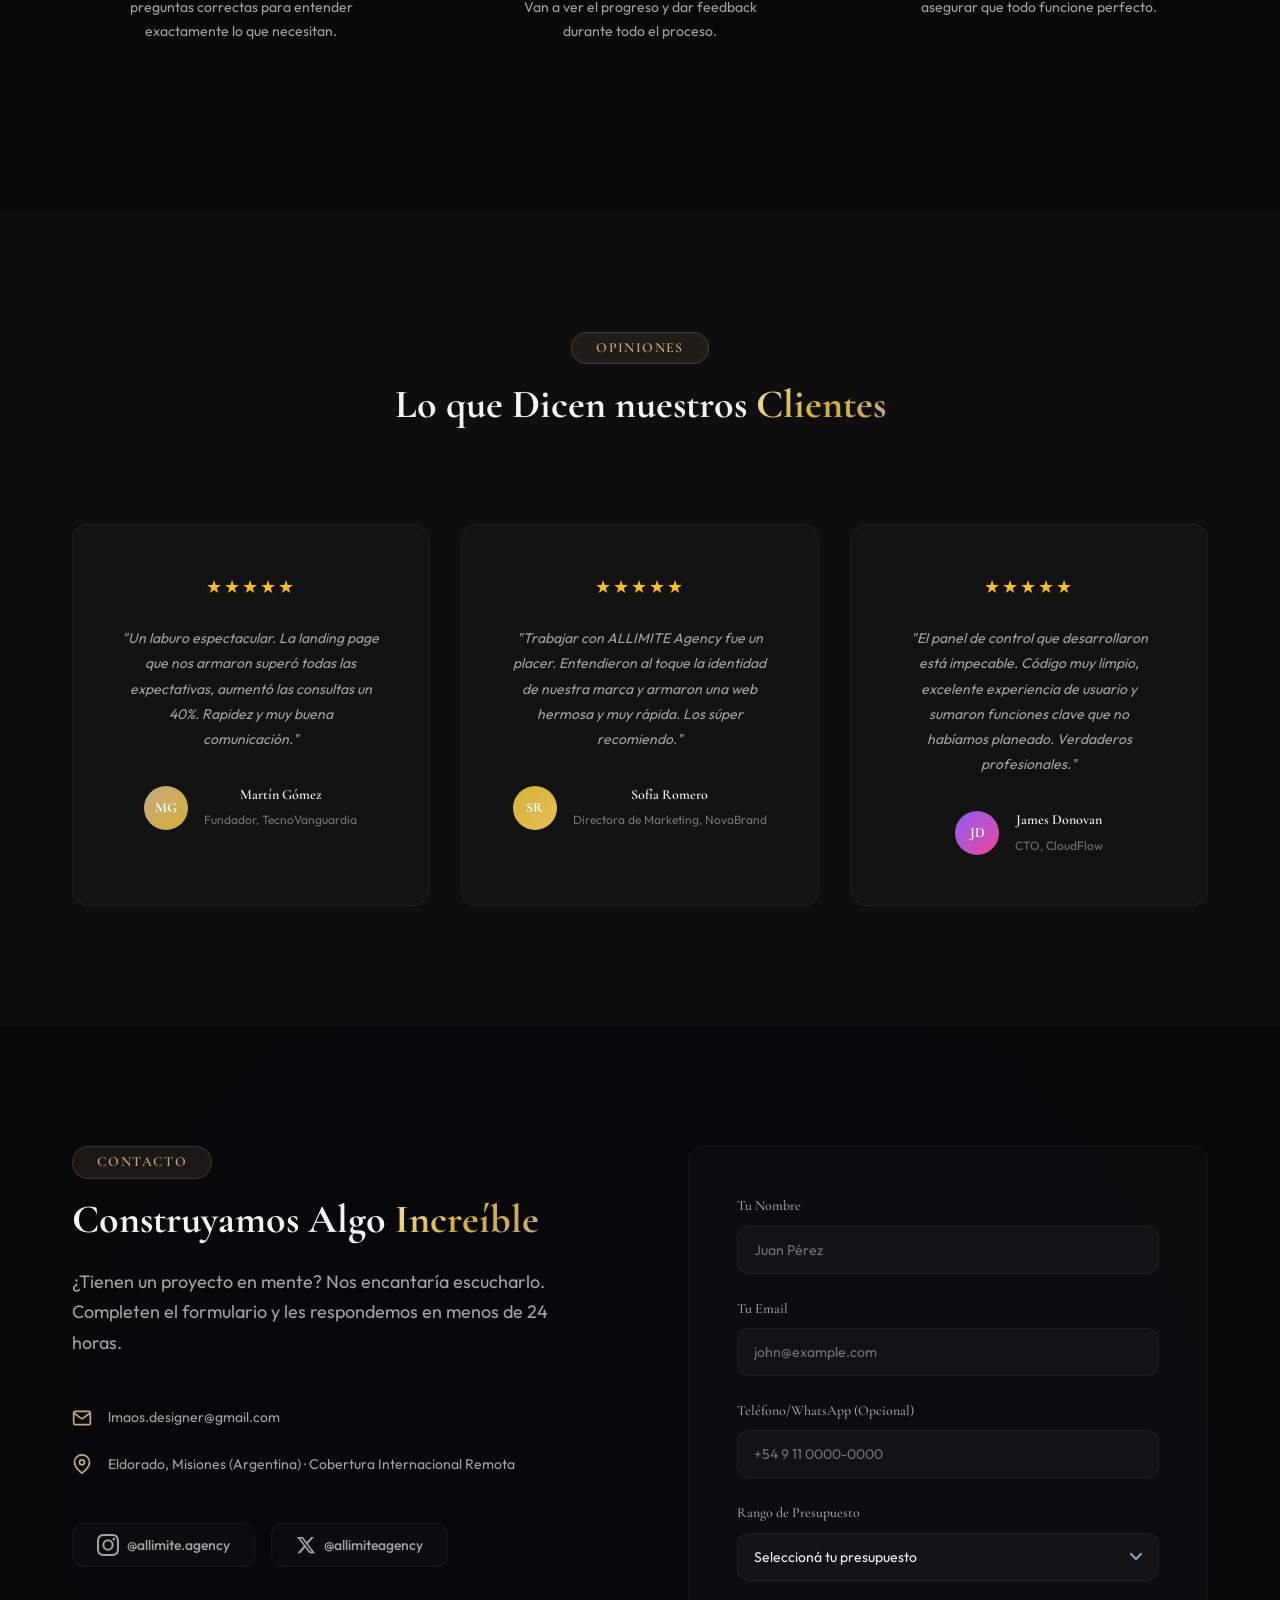
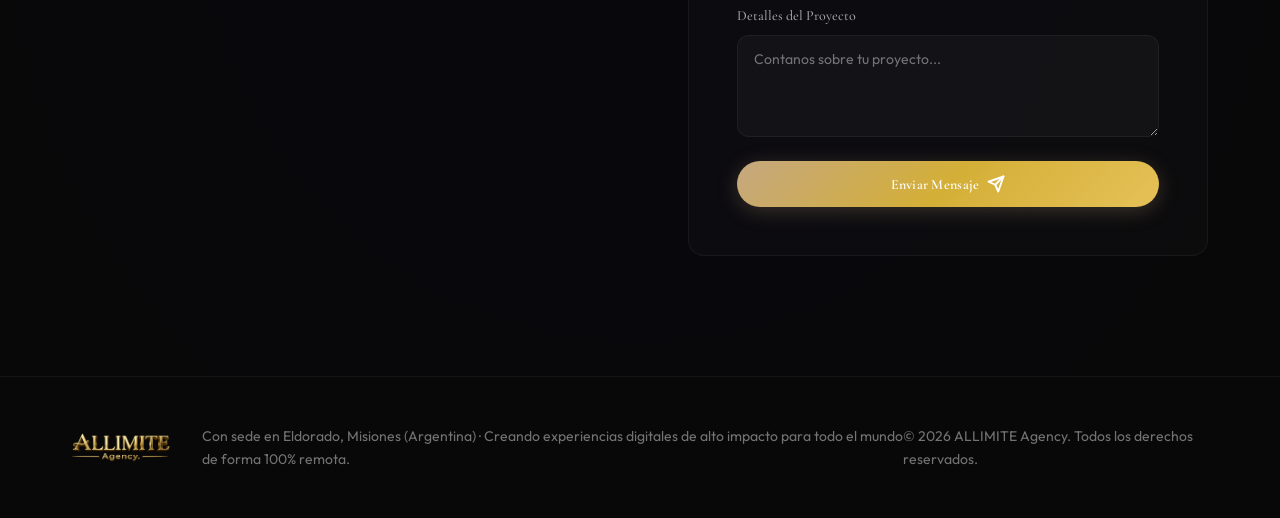
==== commit ffa00237: "Highlight agency headquarters in Eldorado, Misiones, Argentina with 100% remote global operations in" ====
--- a/index.html
+++ b/index.html
@@ -51,20 +51,53 @@
       "@type": "ProfessionalService",
       "@id": "https://allimite.agency/#org",
       "name": "ALLIMITE Agency",
+      "alternateName": ["Allimite", "Allimite Agency", "ALLIMITE"],
       "url": "https://allimite.agency/",
       "logo": "https://allimite.agency/assets/logo.png",
       "image": "https://allimite.agency/og-cover.png",
       "description": "Agencia creativa digital. Sitios web de alta performance, landing pages de conversión, e-commerce y automatizaciones.",
+      "email": "lmaos.designer@gmail.com",
+      "priceRange": "USD 1500 - 7000+",
       "founder": {
         "@type": "Person",
         "name": "Lautaro Silvero",
         "jobTitle": "CEO & Founder"
       },
-      "areaServed": "Worldwide",
+      "address": {
+        "@type": "PostalAddress",
+        "addressLocality": "Eldorado",
+        "addressRegion": "Misiones",
+        "addressCountry": "AR"
+      },
+      "areaServed": [
+        { "@type": "Country", "name": "Argentina" },
+        { "@type": "Place", "name": "Latinoamérica" },
+        { "@type": "Place", "name": "Worldwide" }
+      ],
       "availableLanguage": ["es", "en", "pt"],
+      "knowsAbout": [
+        "Diseño web",
+        "Desarrollo web",
+        "Landing pages de alta conversión",
+        "E-commerce",
+        "Aplicaciones web y SaaS",
+        "SEO técnico y Core Web Vitals",
+        "Answer Engine Optimization (AEO)",
+        "Infraestructura Agent-Ready",
+        "WebMCP",
+        "Automatizaciones con IA y n8n"
+      ],
+      "contactPoint": {
+        "@type": "ContactPoint",
+        "contactType": "sales",
+        "email": "lmaos.designer@gmail.com",
+        "url": "https://allimite.agency/#contact",
+        "availableLanguage": ["es", "en", "pt"]
+      },
       "sameAs": [
         "https://www.instagram.com/allimite.agency/",
-        "https://x.com/allimiteagency"
+        "https://x.com/allimiteagency",
+        "https://github.com/allimite444"
       ],
       "hasOfferCatalog": {
         "@type": "OfferCatalog",
@@ -262,6 +295,10 @@
                             <svg width="20" height="20" viewBox="0 0 24 24" fill="none" stroke="currentColor" stroke-width="2" stroke-linecap="round" stroke-linejoin="round"><polyline points="20 6 9 17 4 12"/></svg>
                             <span data-i18n="about_h4">Unlimited Revisions until you're happy</span>
                         </div>
+                        <div class="highlight">
+                            <svg width="20" height="20" viewBox="0 0 24 24" fill="none" stroke="currentColor" stroke-width="2" stroke-linecap="round" stroke-linejoin="round"><circle cx="12" cy="12" r="10"/><path d="M2 12h20"/><path d="M12 2a15.3 15.3 0 0 1 4 10 15.3 15.3 0 0 1-4 10 15.3 15.3 0 0 1-4-10 15.3 15.3 0 0 1 4-10z"/></svg>
+                            <span data-i18n="about_h5">Based in Eldorado, Misiones · 100% Remote & Global Operations</span>
+                        </div>
                     </div>
                 </div>
                 <div class="about-tech reveal">
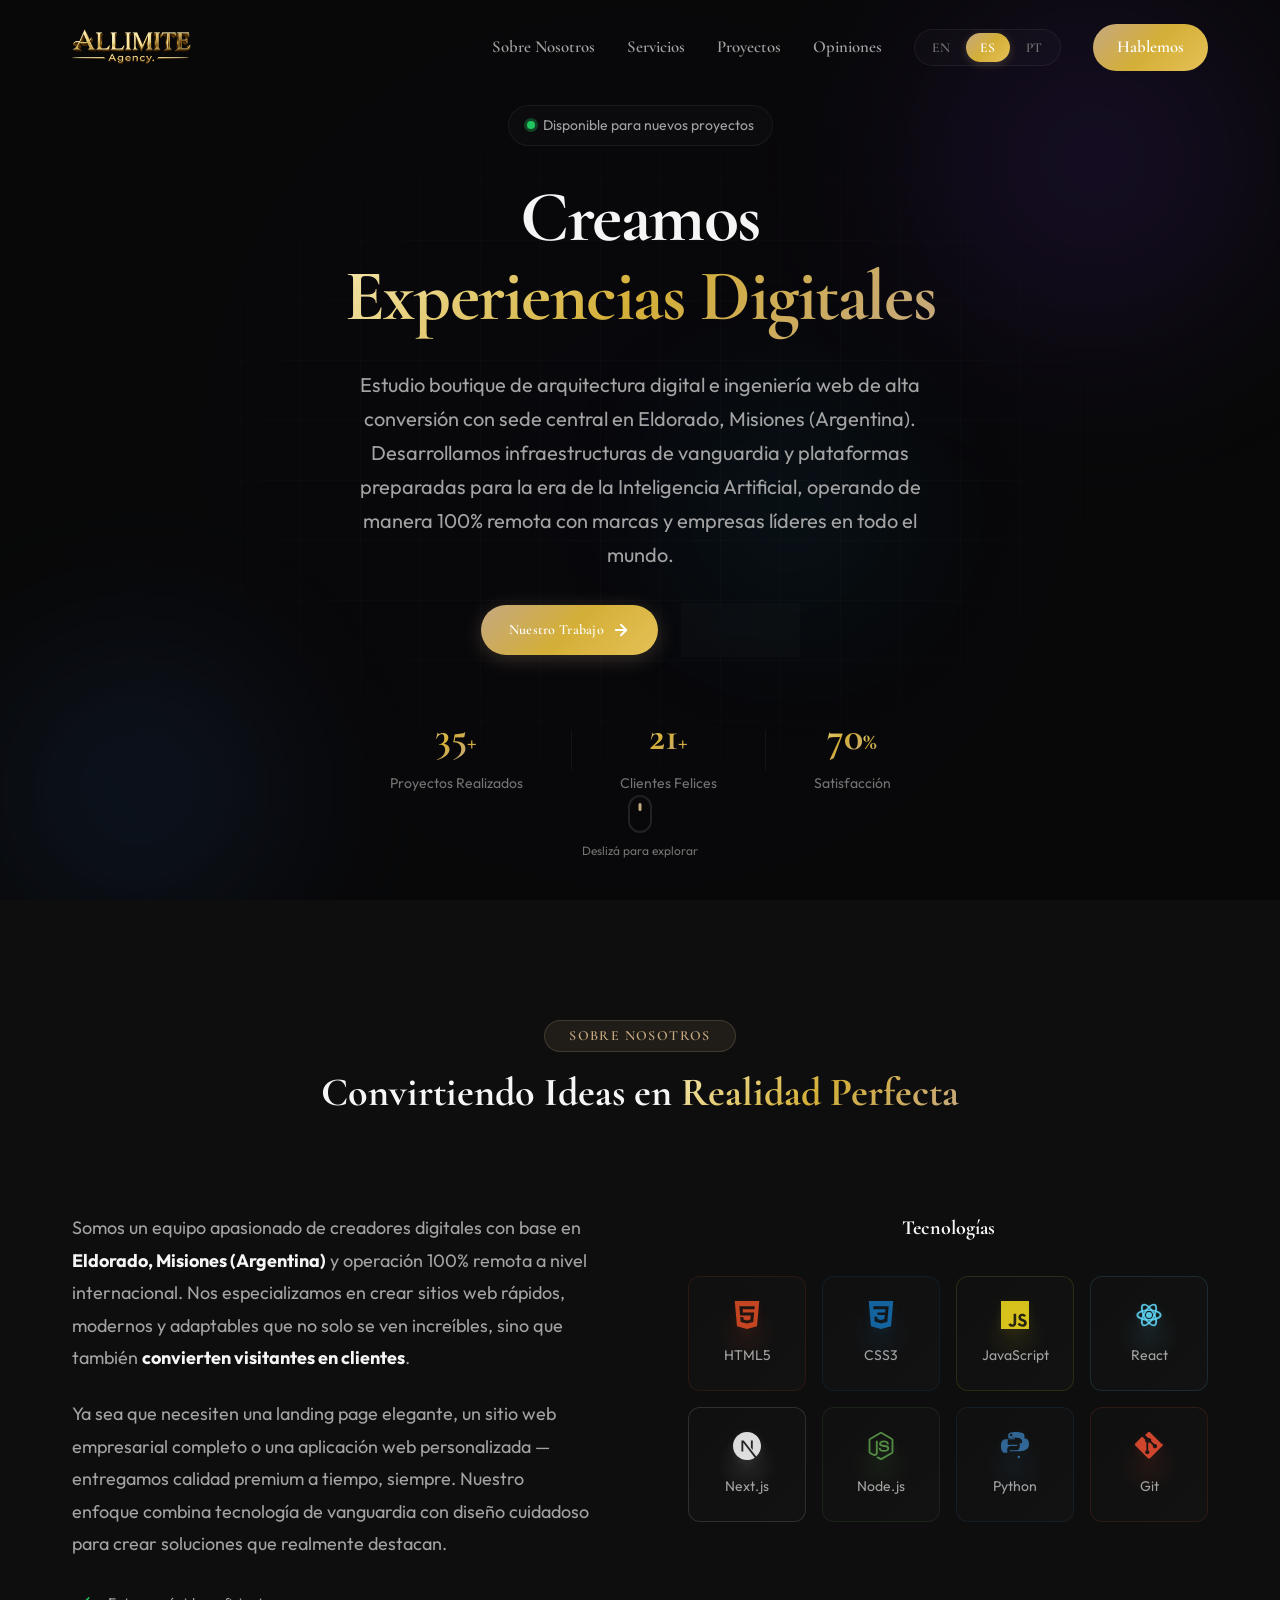
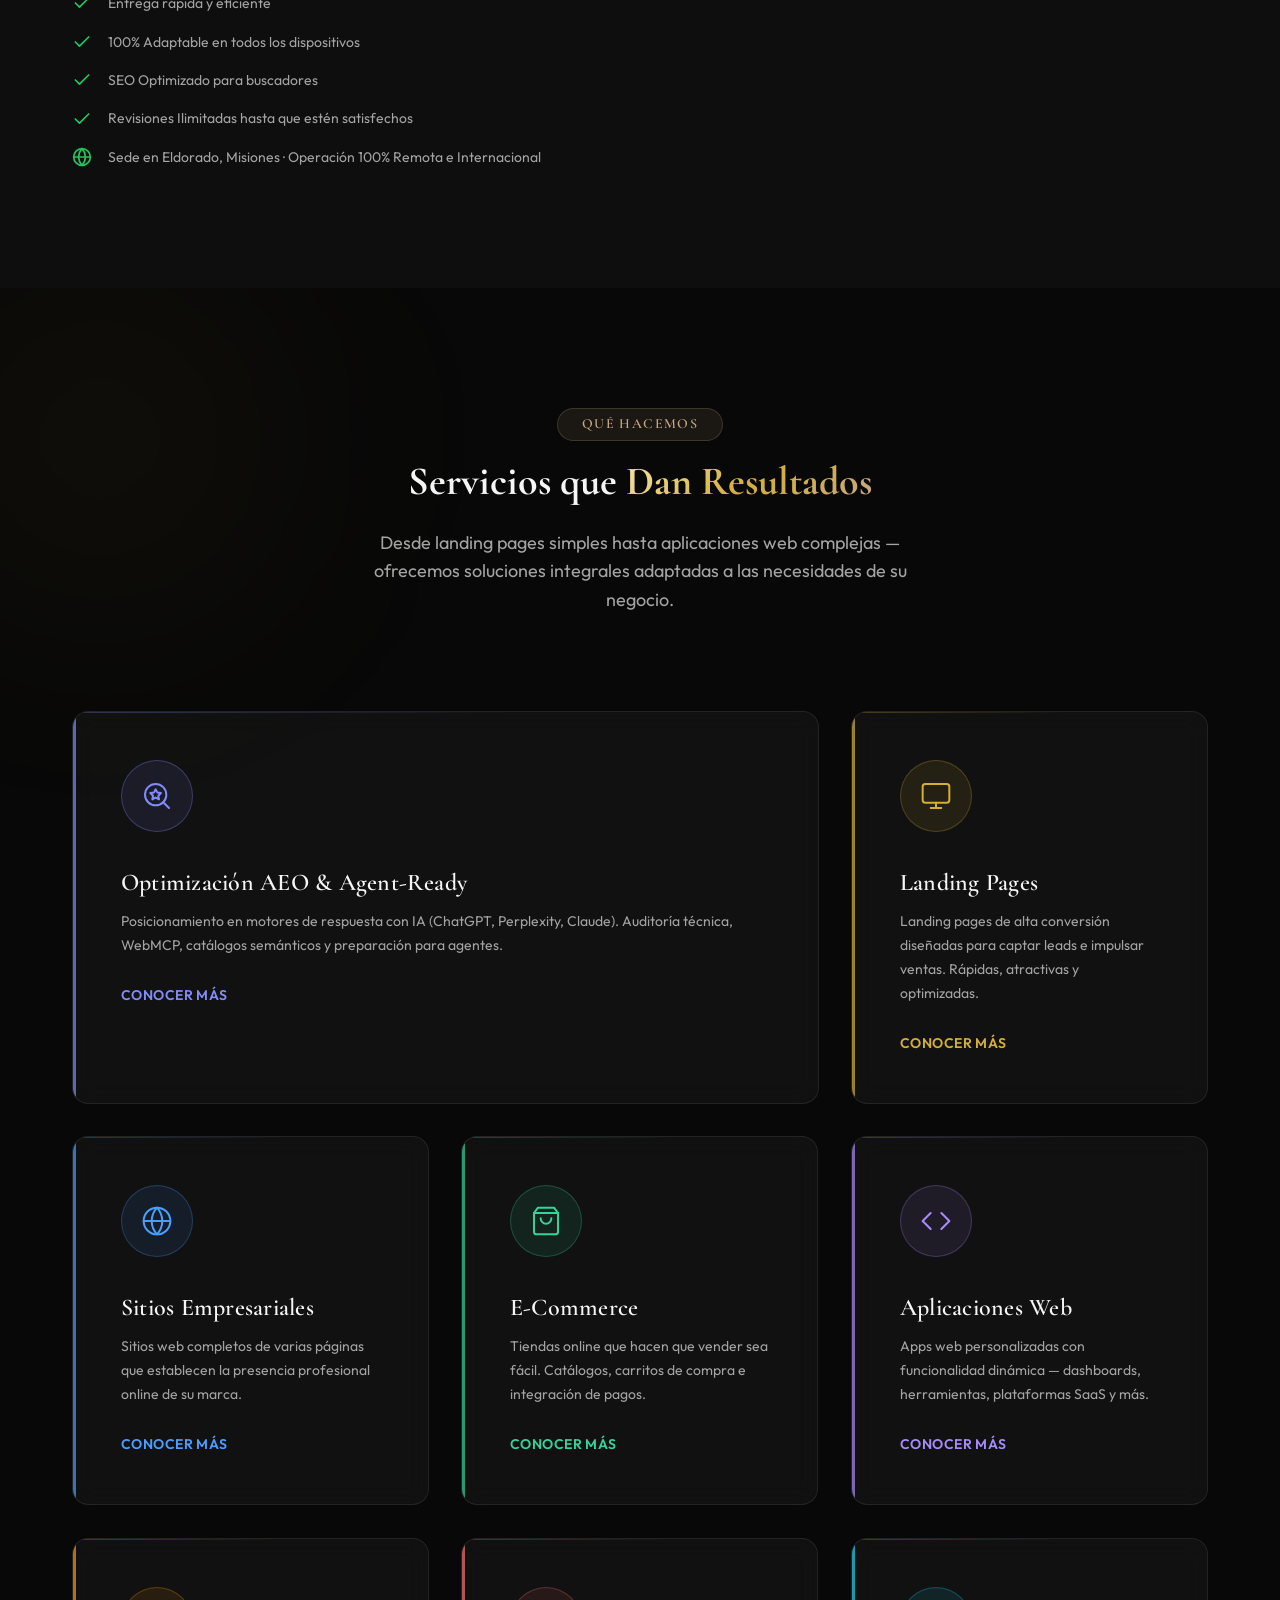
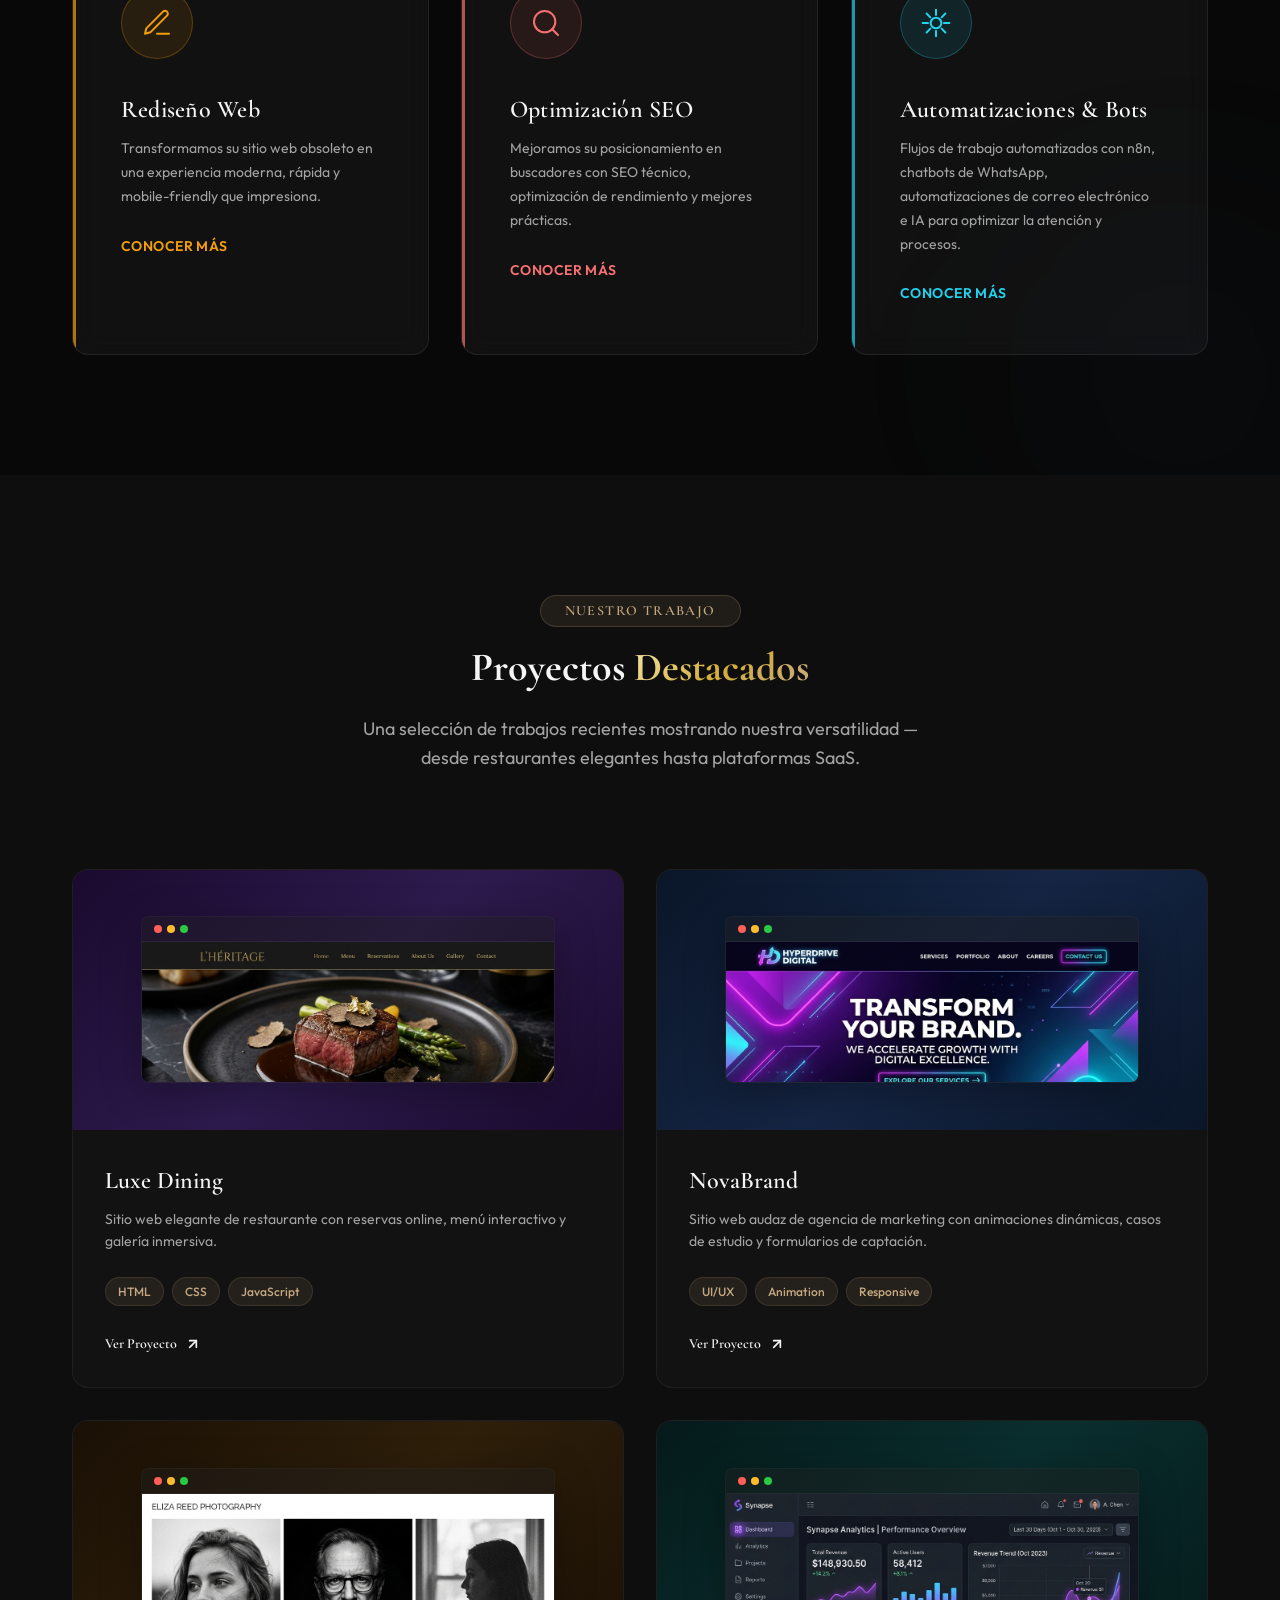
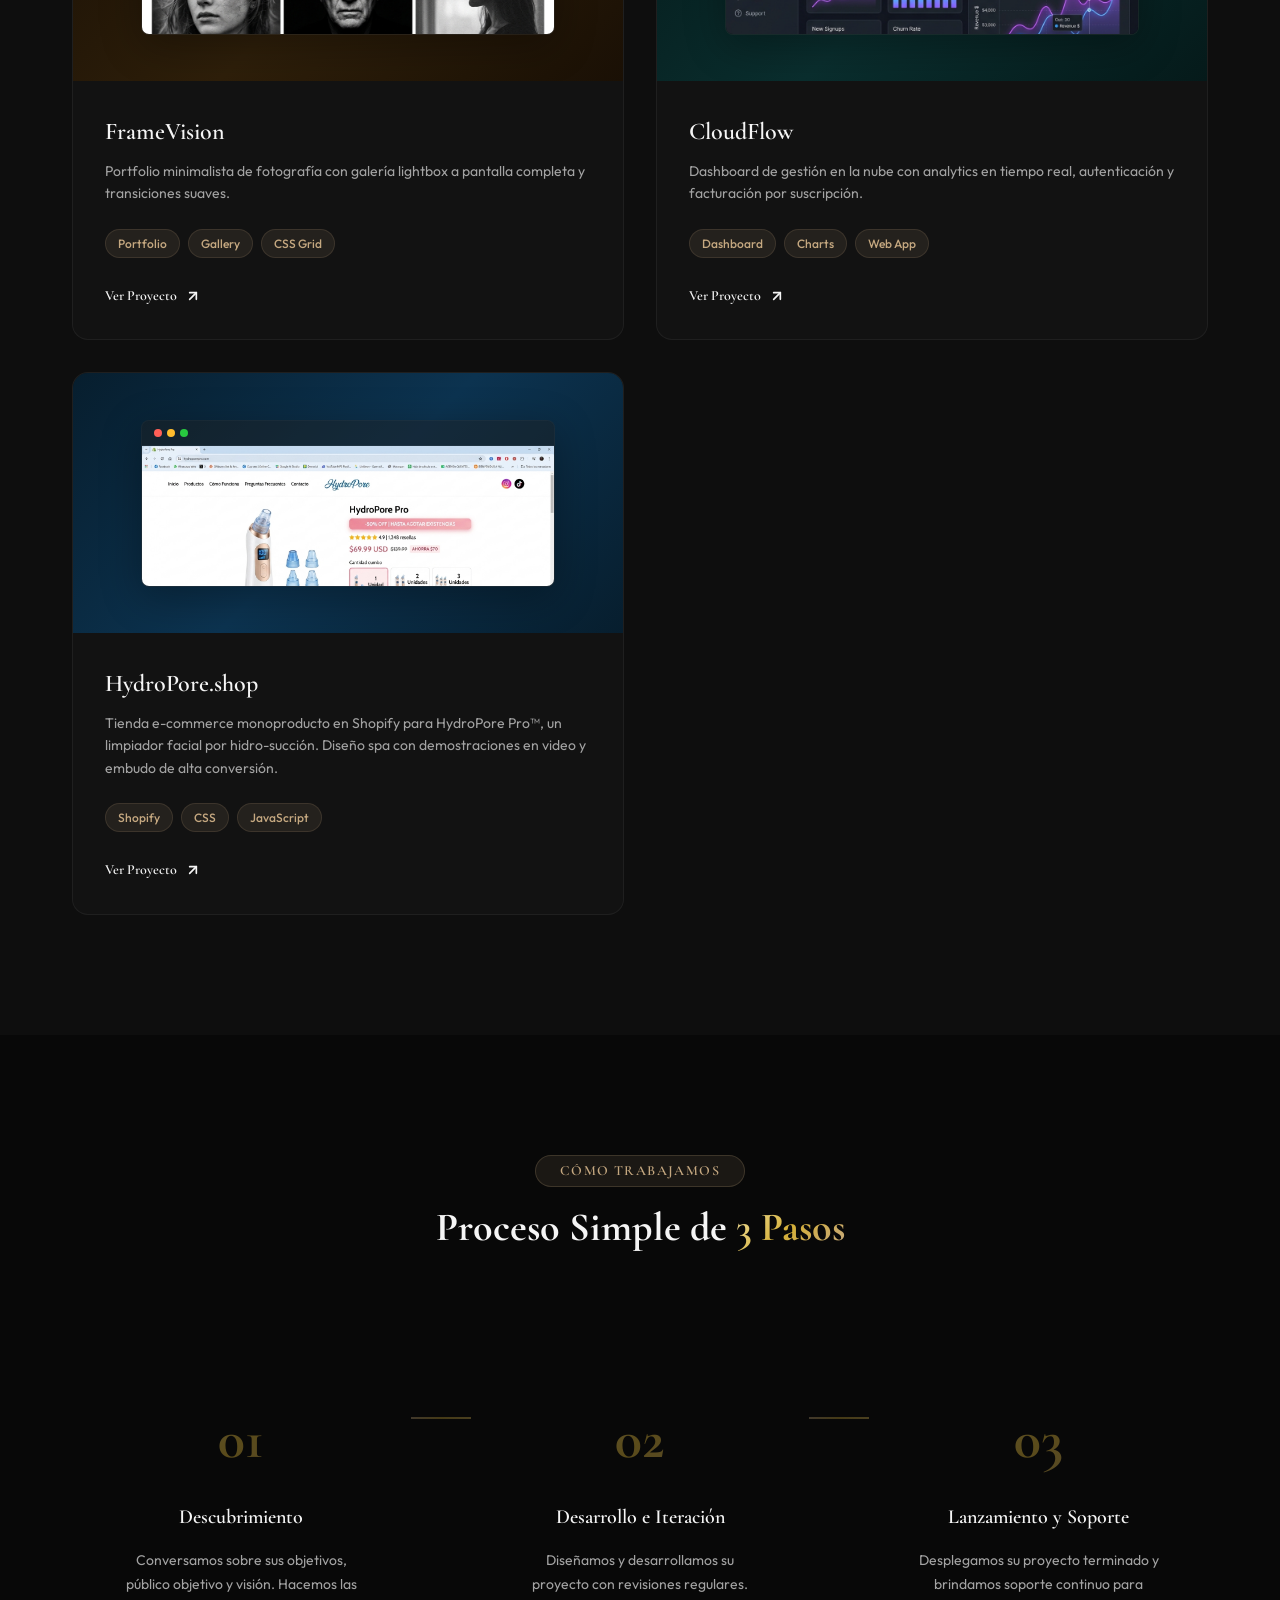
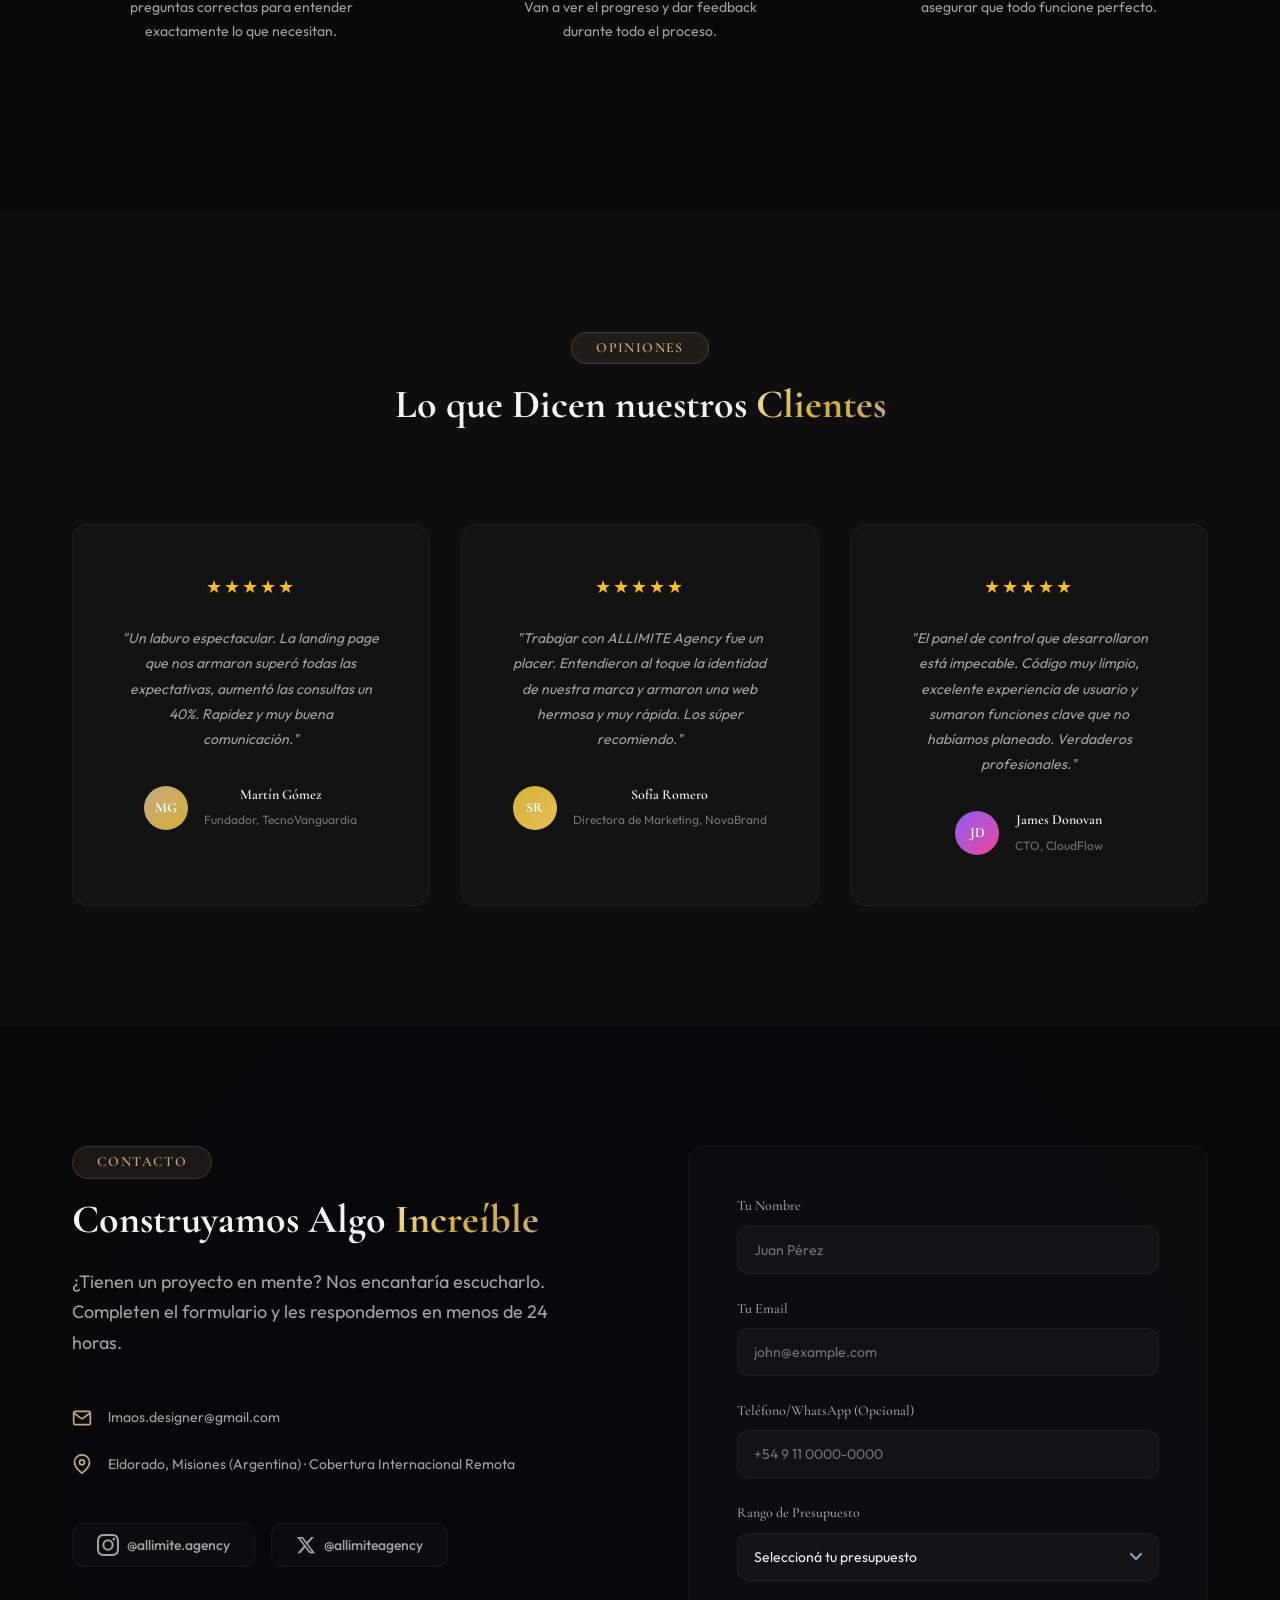
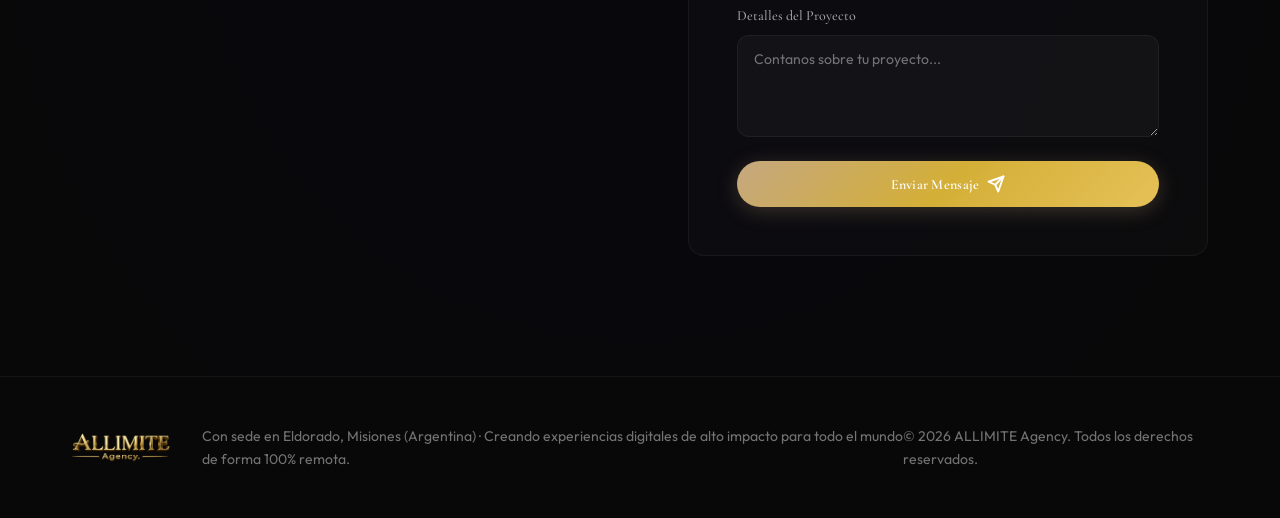
==== commit 03923592: "Elevate hero copy to boutique digital architecture and high-conversion web engineering studio in ES," ====
--- a/index.html
+++ b/index.html
@@ -220,8 +220,7 @@
                 <span class="gradient-text">Digital Experiences</span>
             </h1>
             <p class="hero-subtitle reveal" data-i18n="hero_subtitle">
-                Digital Creative Agency building modern, high-performance 
-                websites and web apps that drive real results for businesses worldwide.
+                Estudio boutique de arquitectura digital e ingeniería web de alta conversión con sede central en Eldorado, Misiones (Argentina). Desarrollamos infraestructuras de vanguardia preparadas para la era de la Inteligencia Artificial, operando de manera 100% remota con empresas líderes en todo el mundo.
             </p>
             <div class="hero-cta reveal">
                 <a href="#projects" class="btn btn--primary">
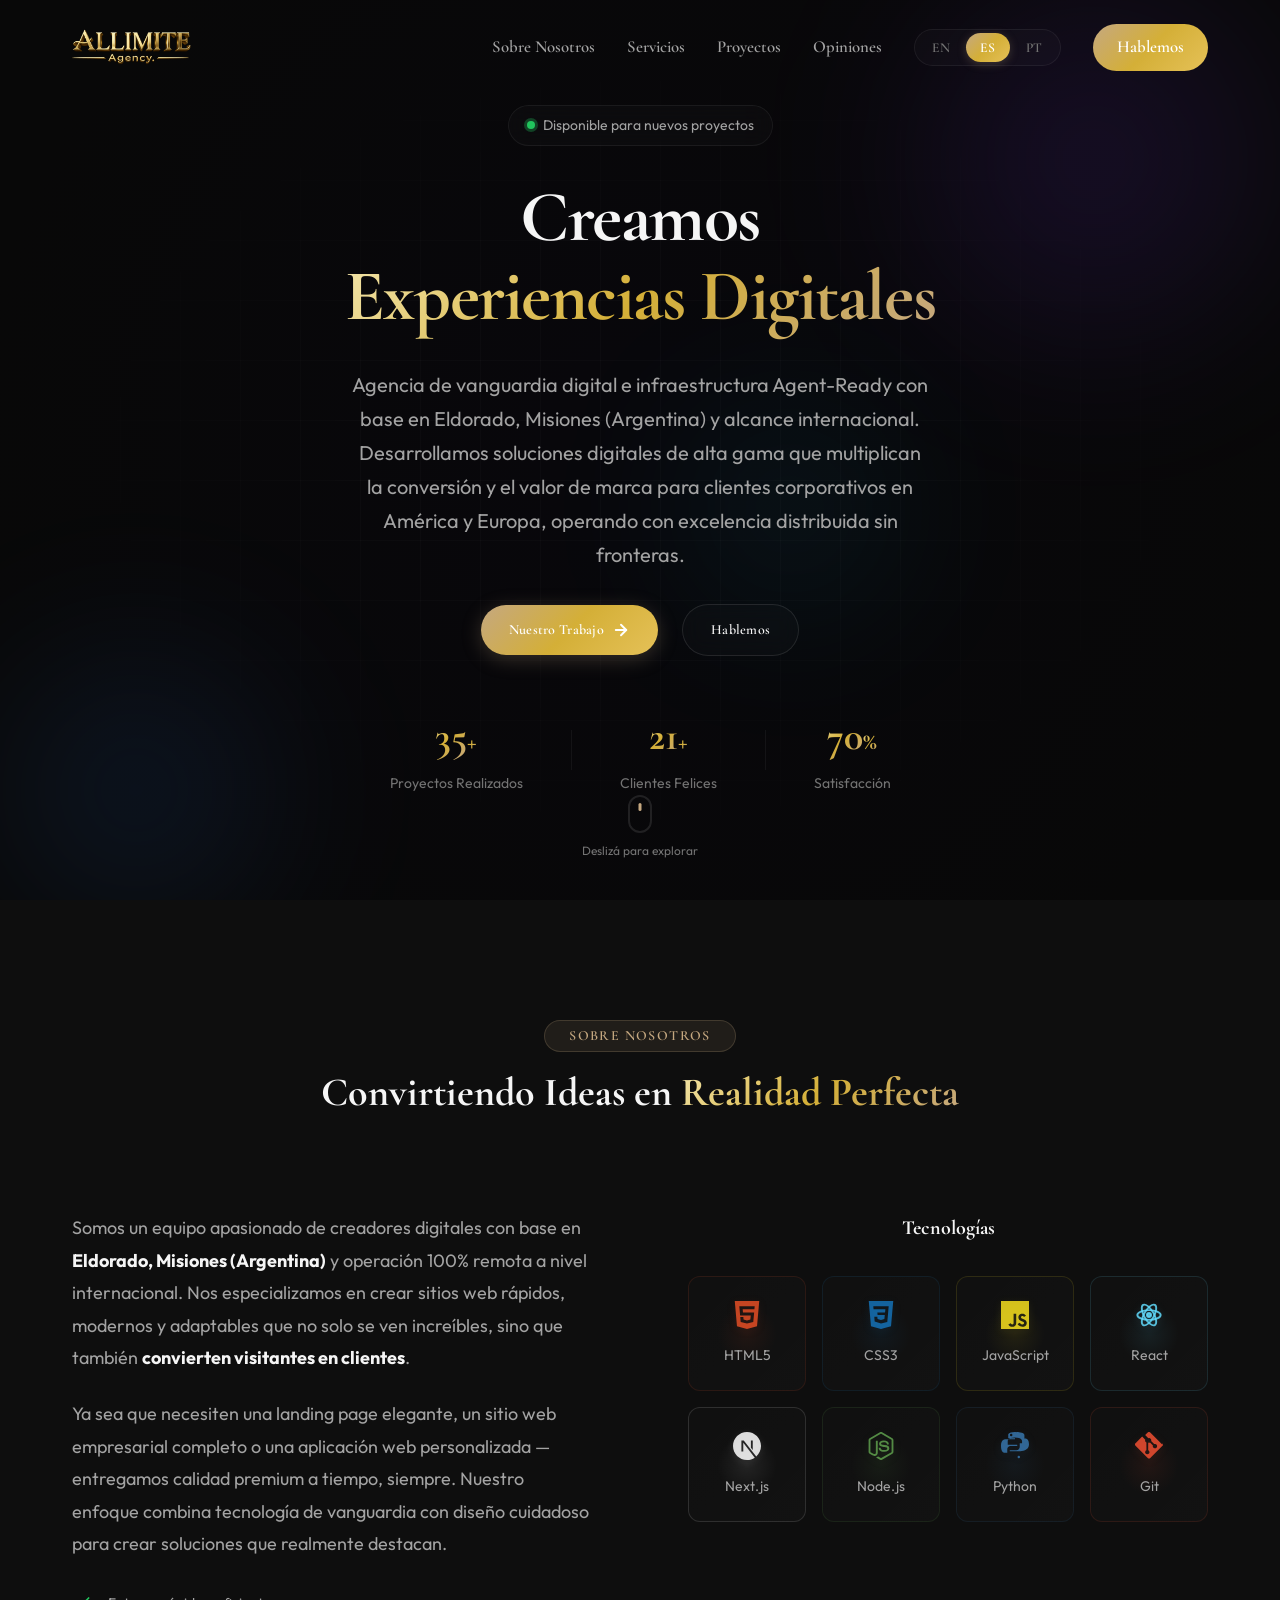
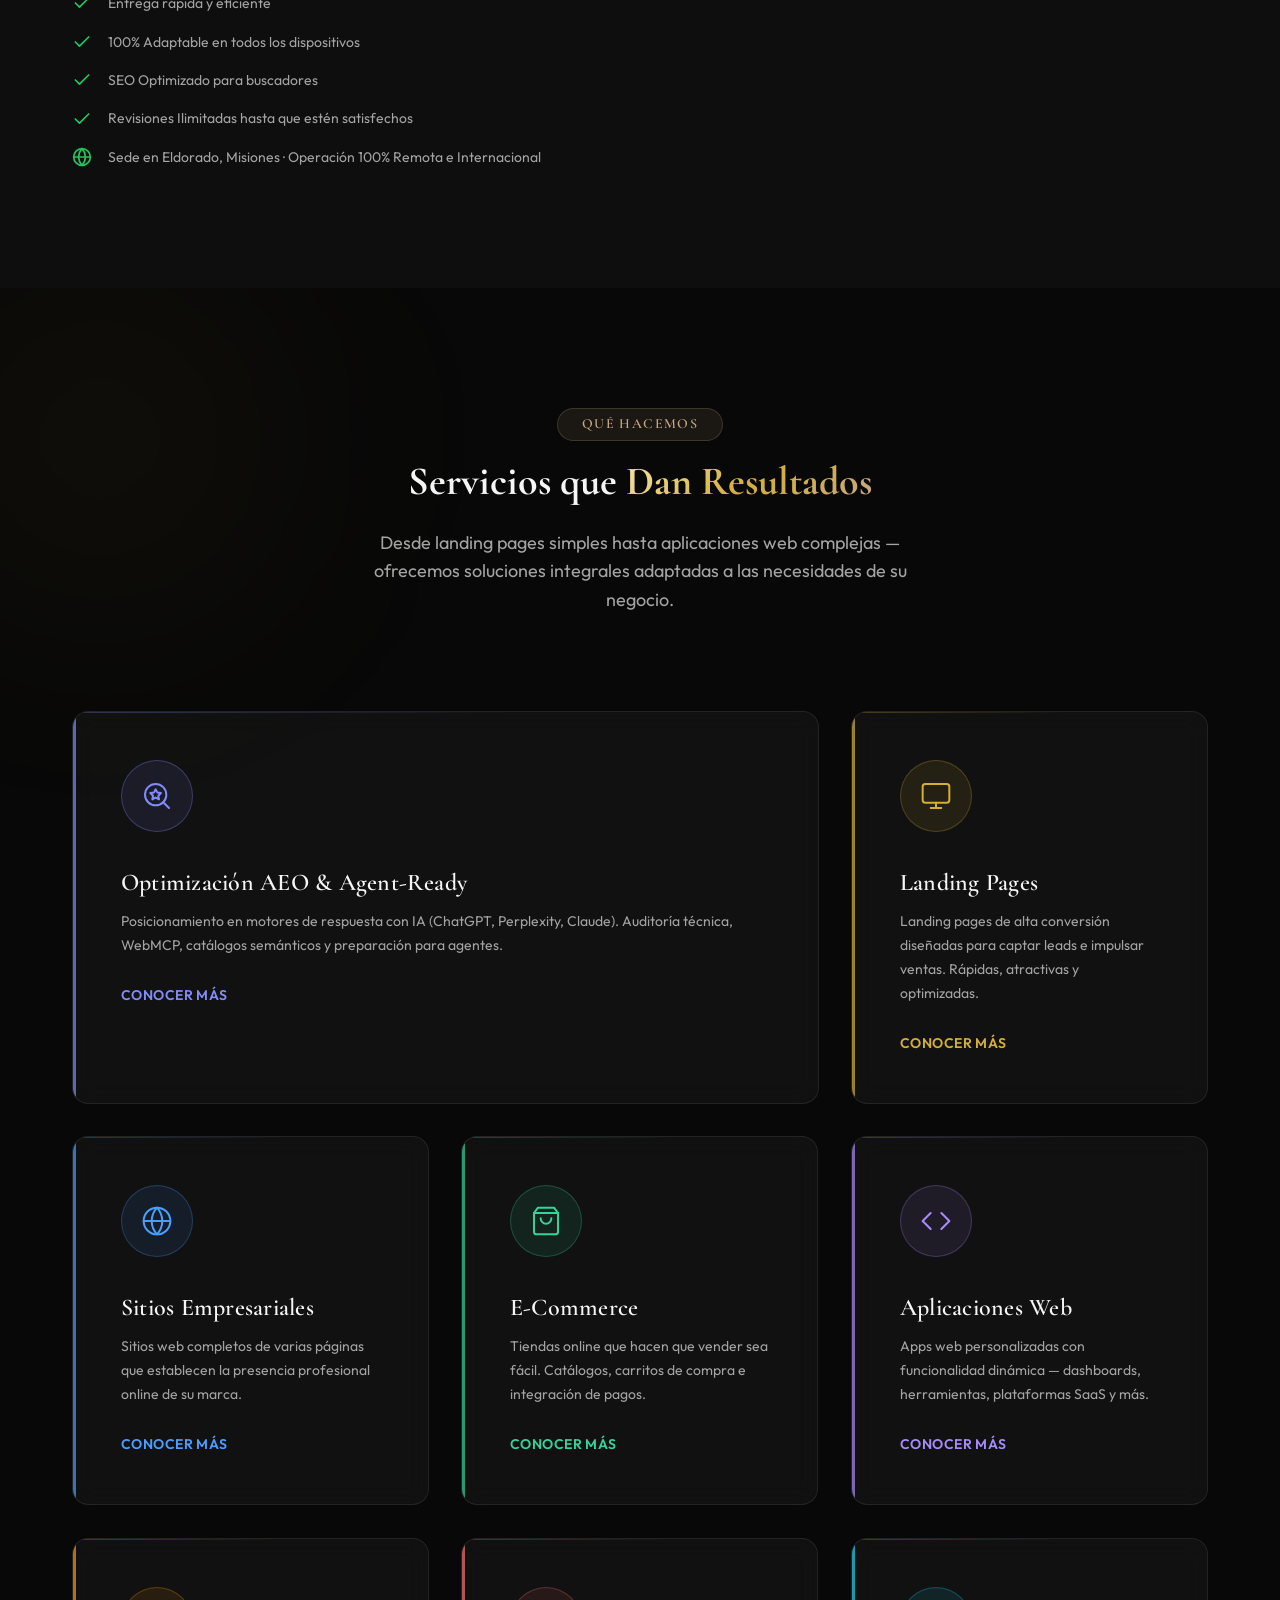
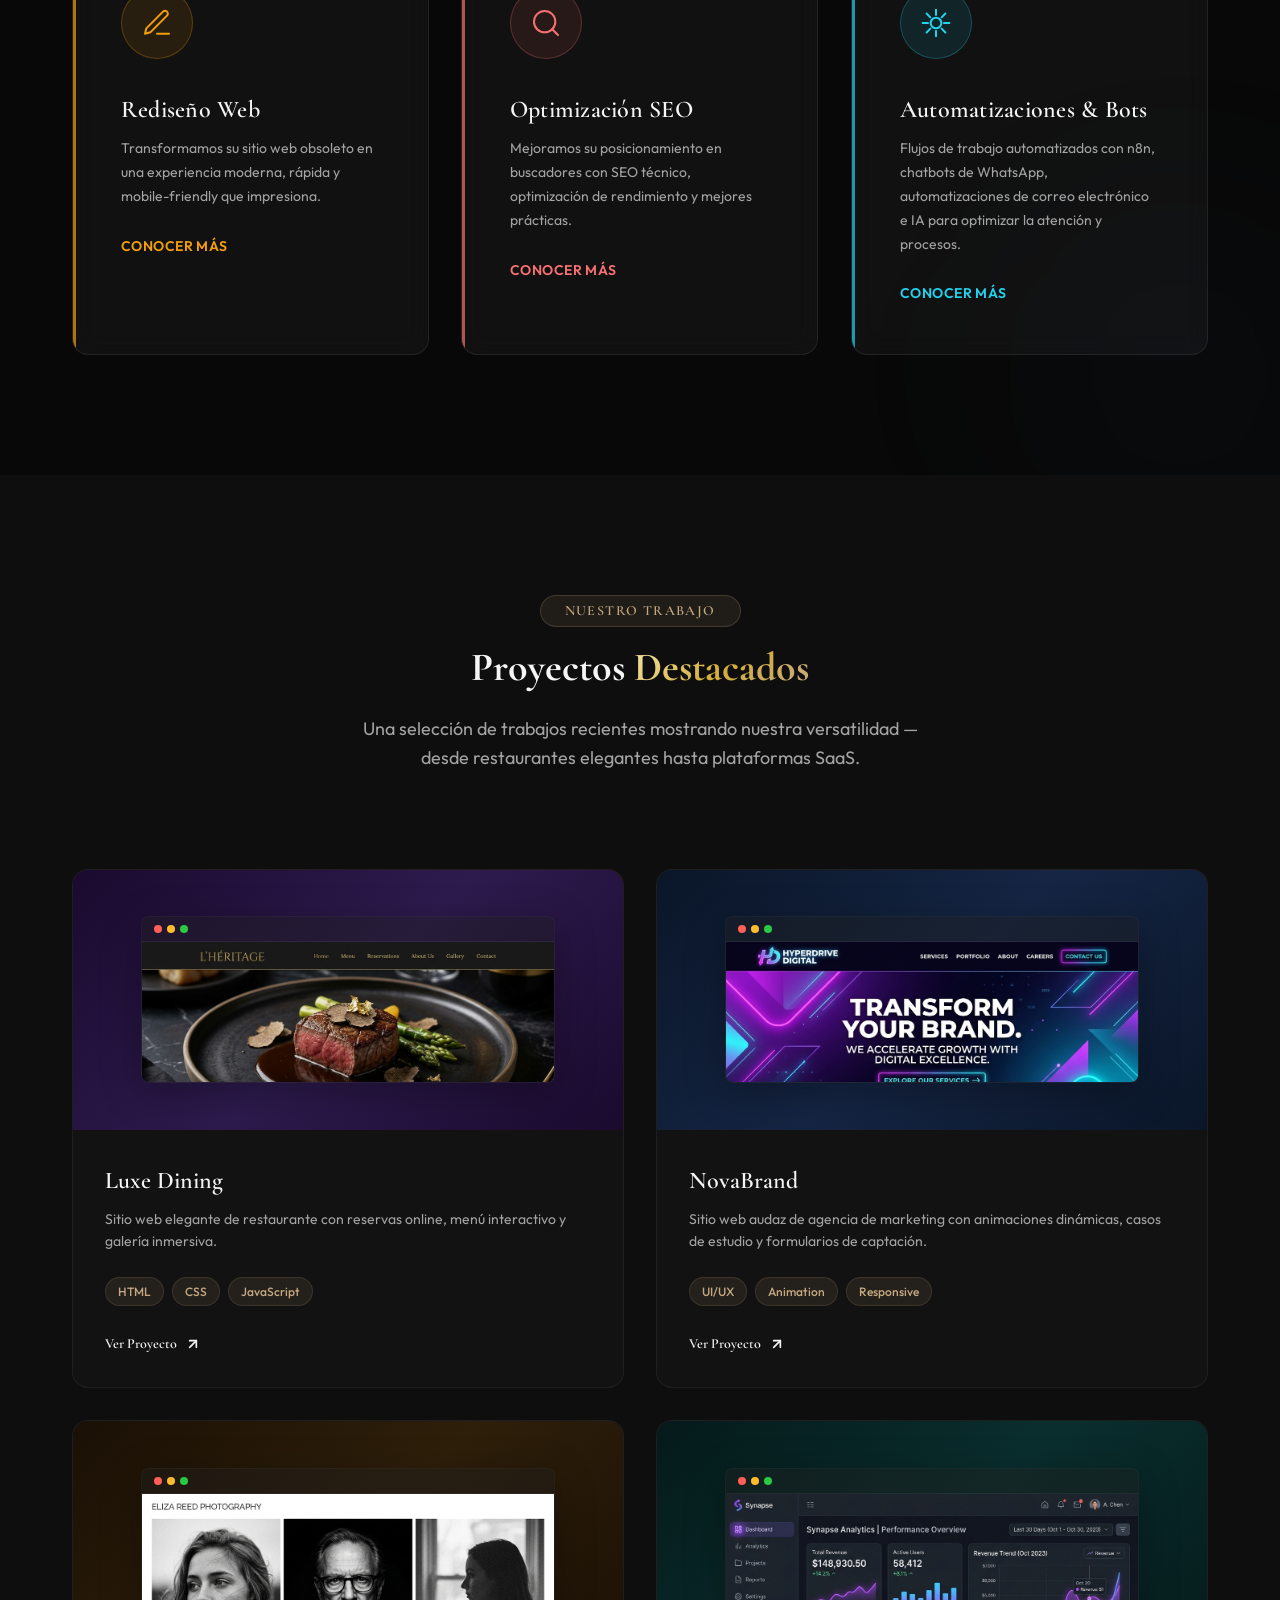
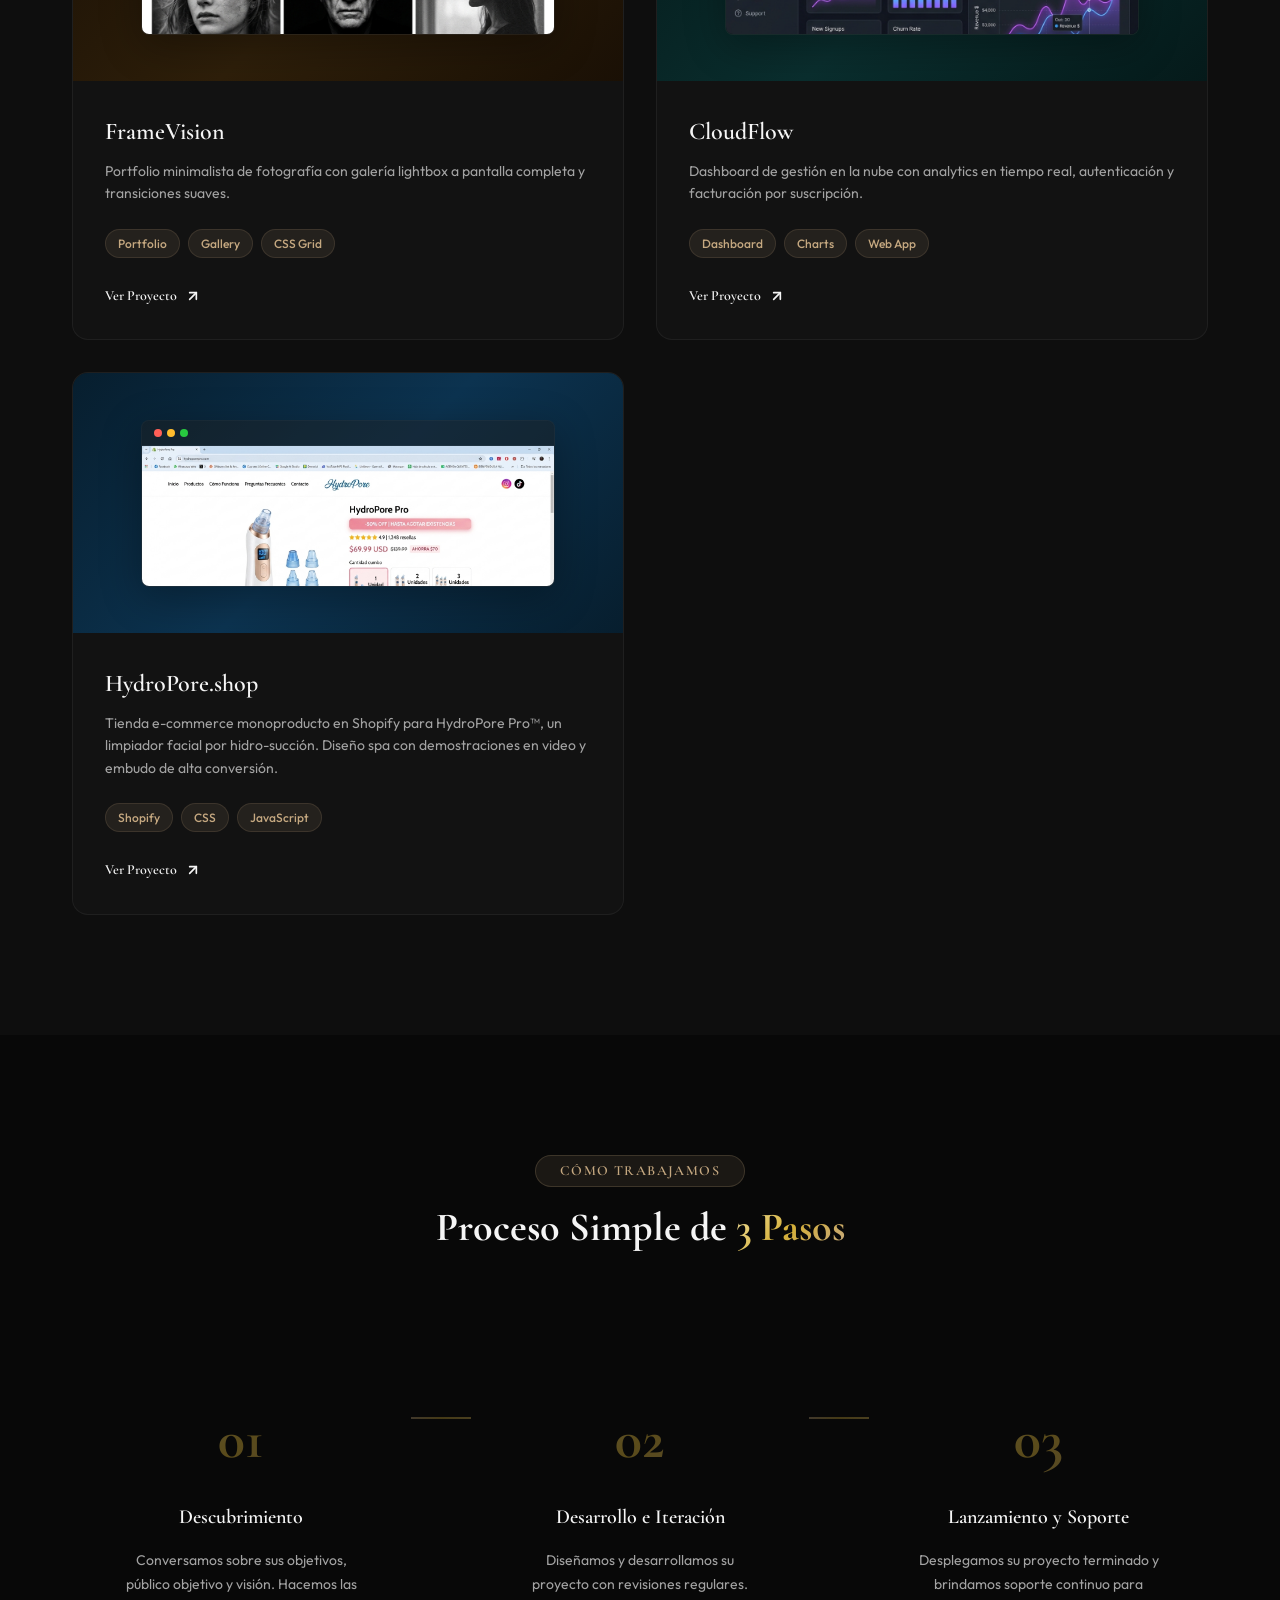
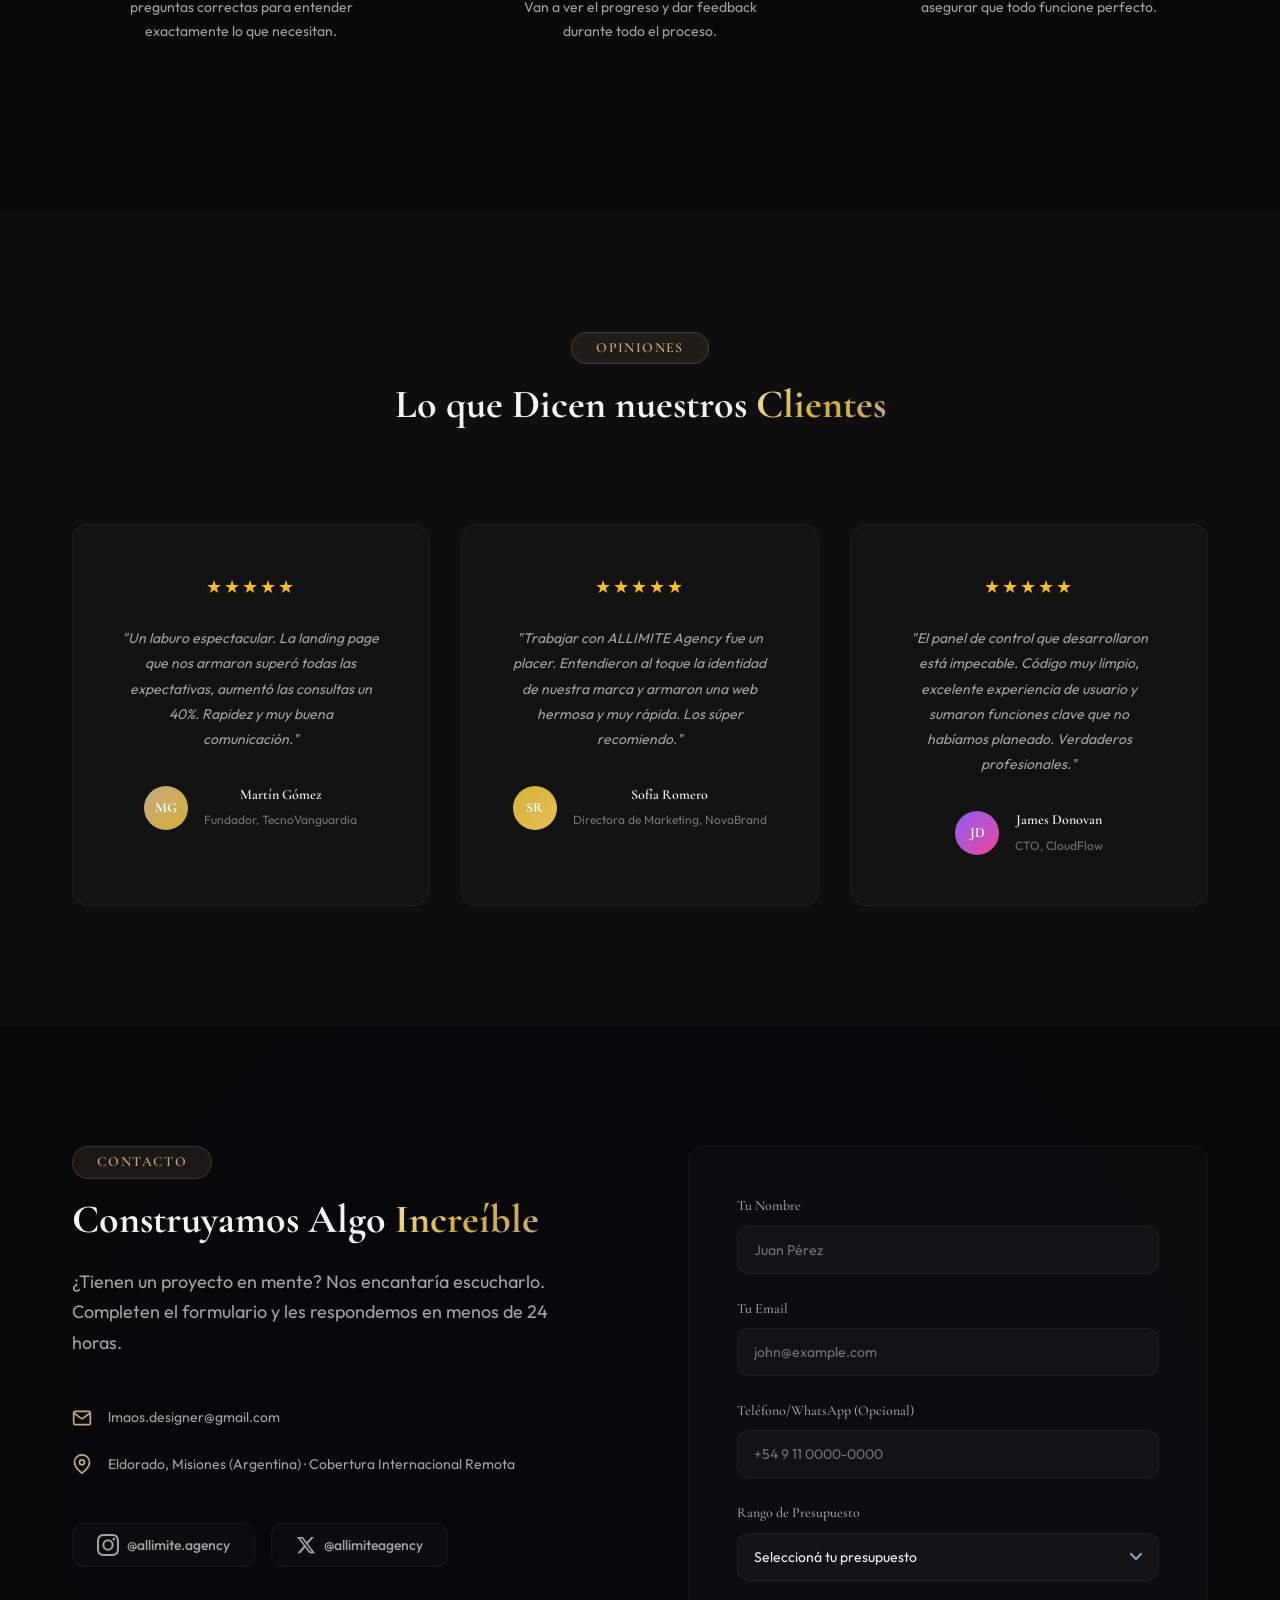
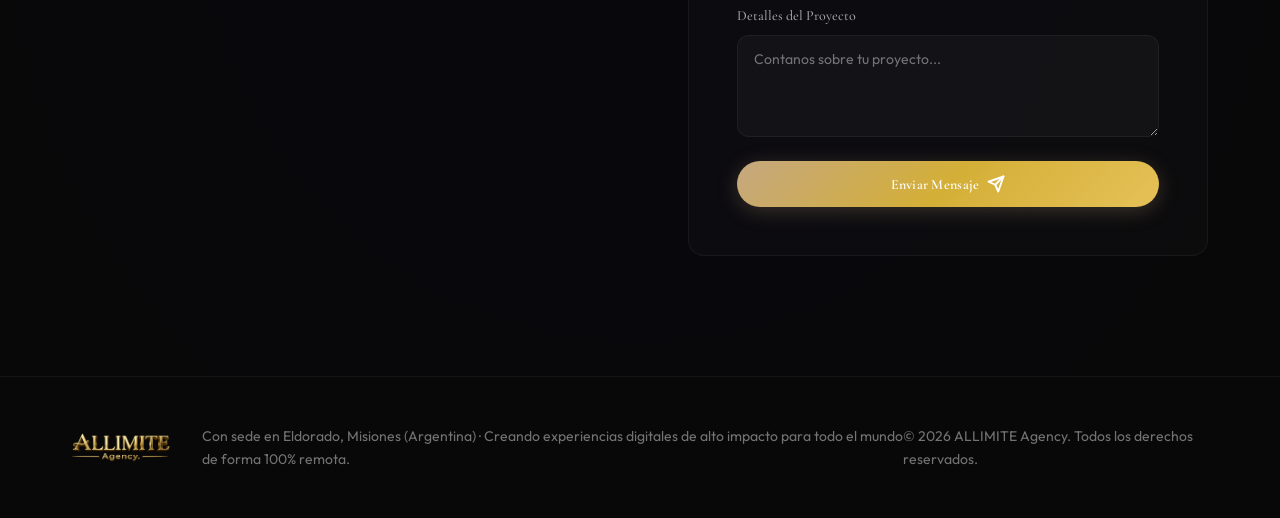
==== commit 77fe4107: "Apply user-selected elite copy to hero subtitle in ES, EN, and PT" ====
--- a/index.html
+++ b/index.html
@@ -220,7 +220,7 @@
                 <span class="gradient-text">Digital Experiences</span>
             </h1>
             <p class="hero-subtitle reveal" data-i18n="hero_subtitle">
-                Estudio boutique de arquitectura digital e ingeniería web de alta conversión con sede central en Eldorado, Misiones (Argentina). Desarrollamos infraestructuras de vanguardia preparadas para la era de la Inteligencia Artificial, operando de manera 100% remota con empresas líderes en todo el mundo.
+                Agencia de vanguardia digital e infraestructura Agent-Ready con base en Eldorado, Misiones (Argentina) y alcance internacional. Desarrollamos soluciones digitales de alta gama que multiplican la conversión y el valor de marca para clientes corporativos en América y Europa, operando con excelencia distribuida sin fronteras.
             </p>
             <div class="hero-cta reveal">
                 <a href="#projects" class="btn btn--primary">
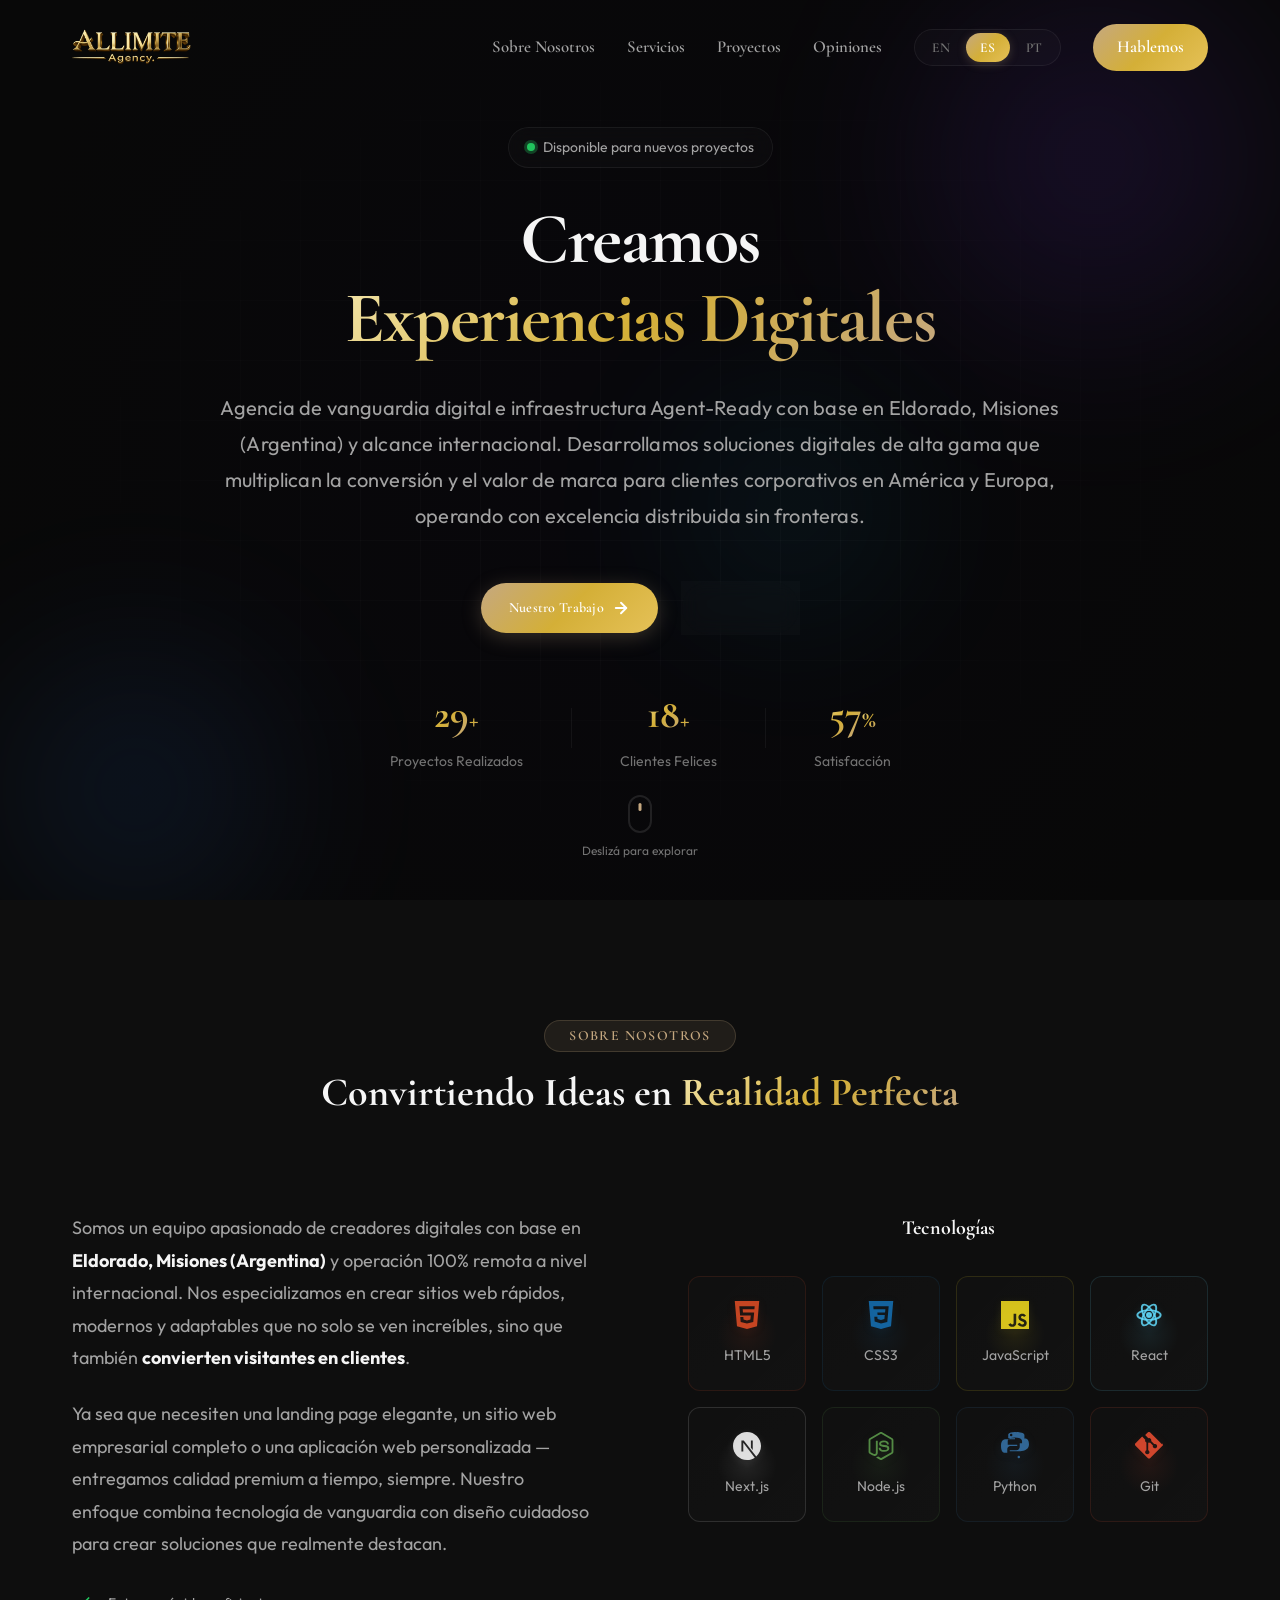
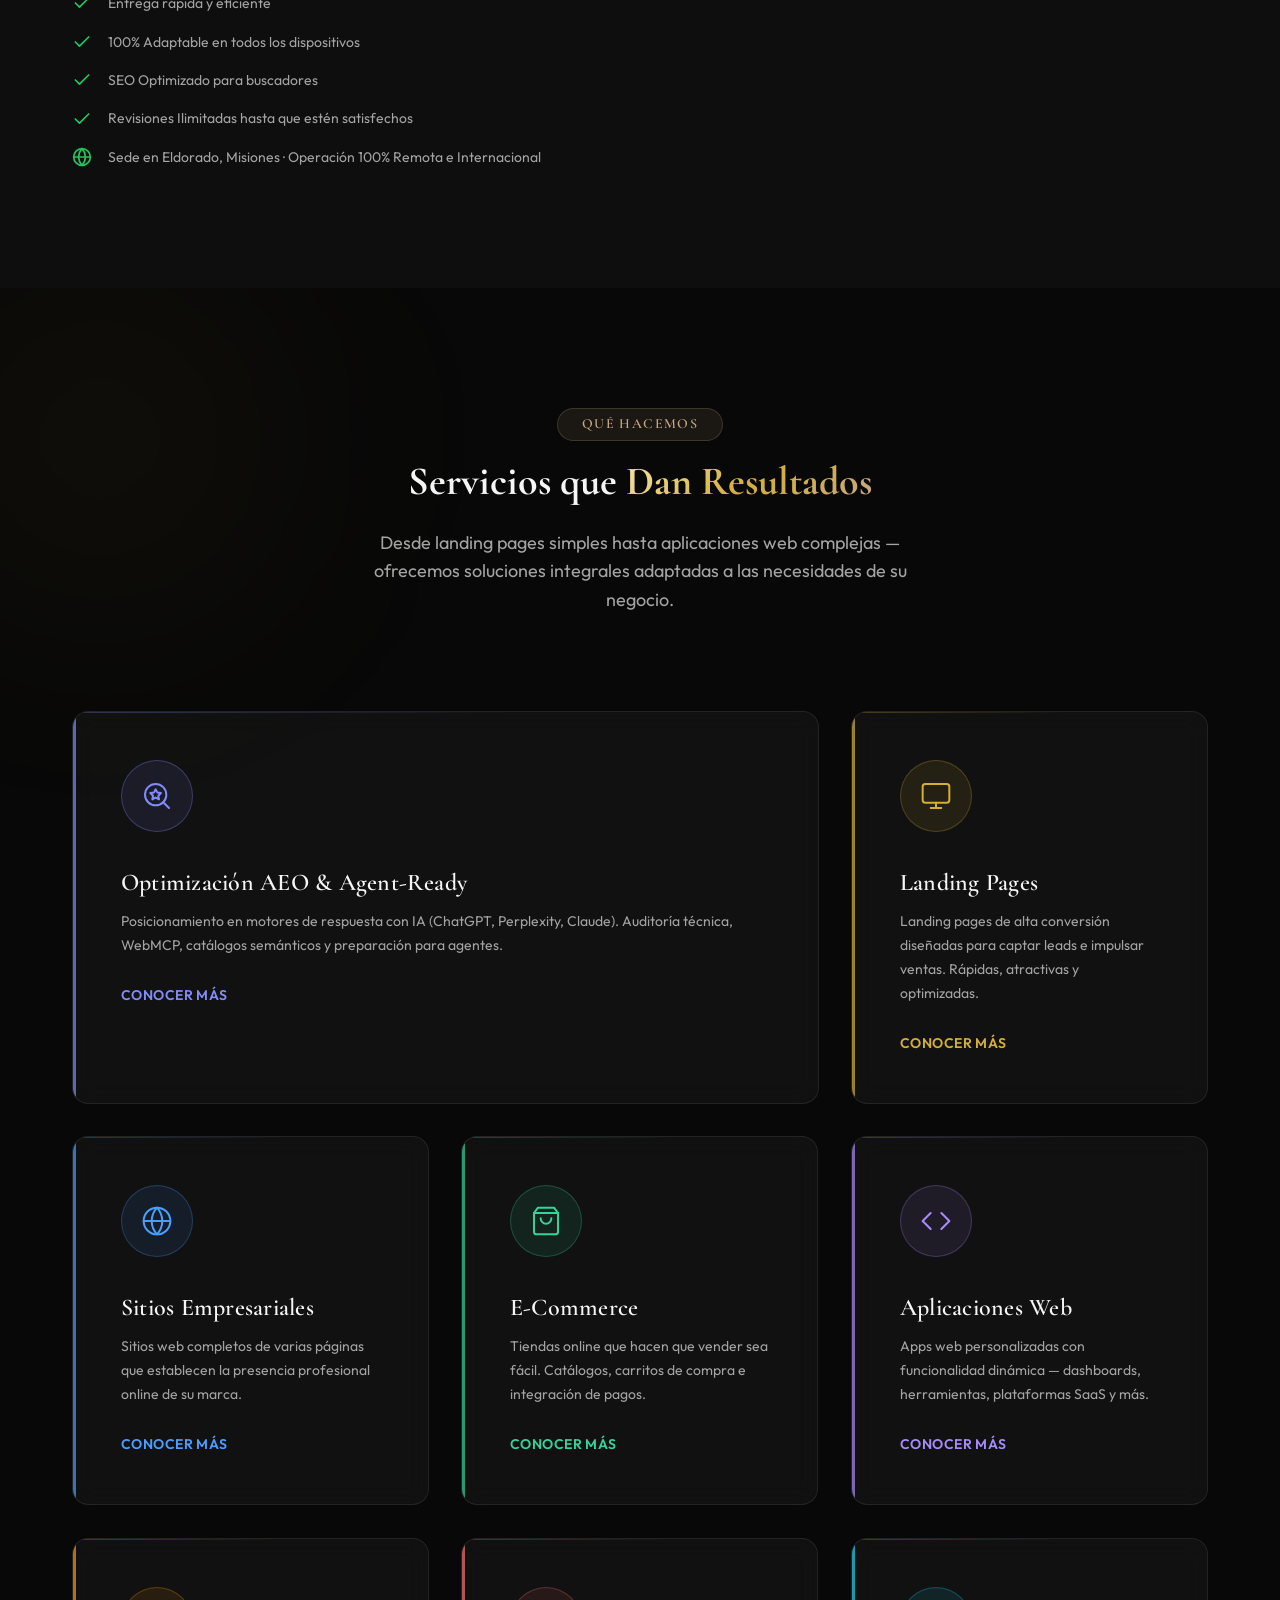
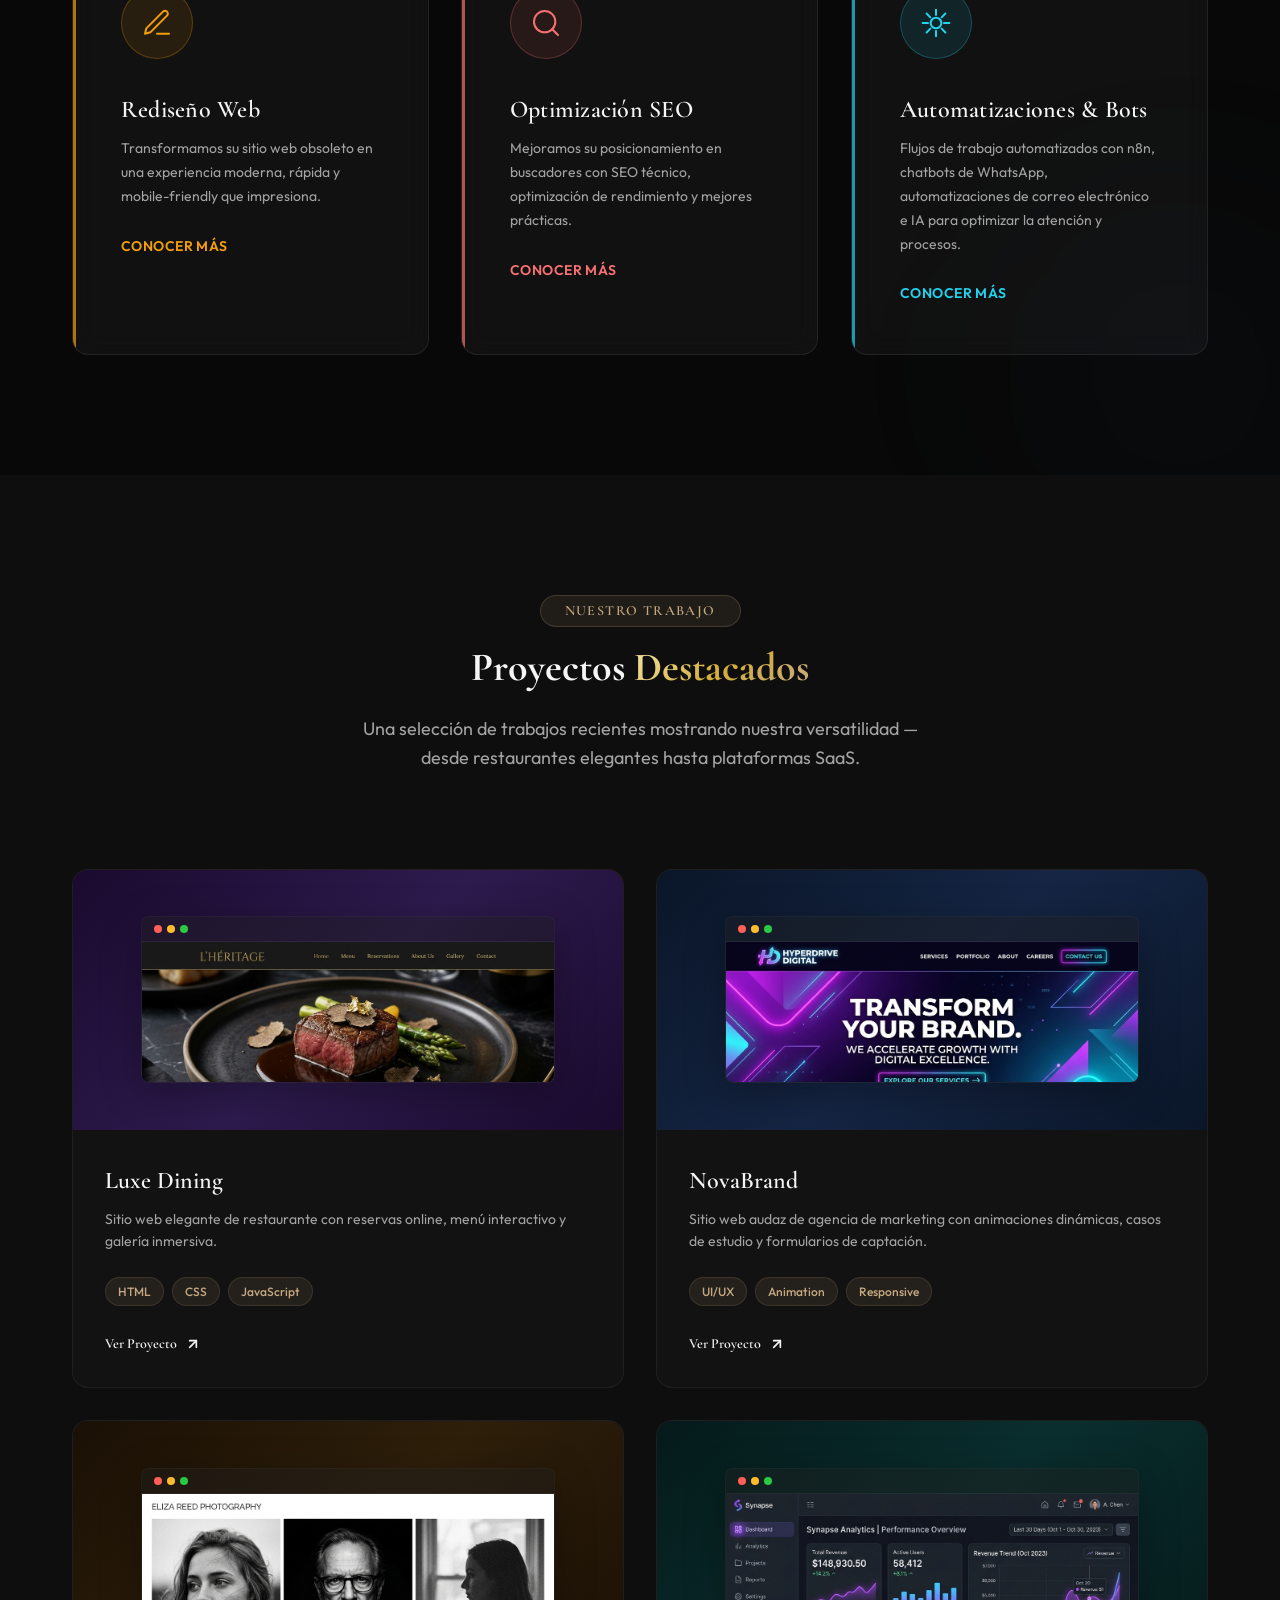
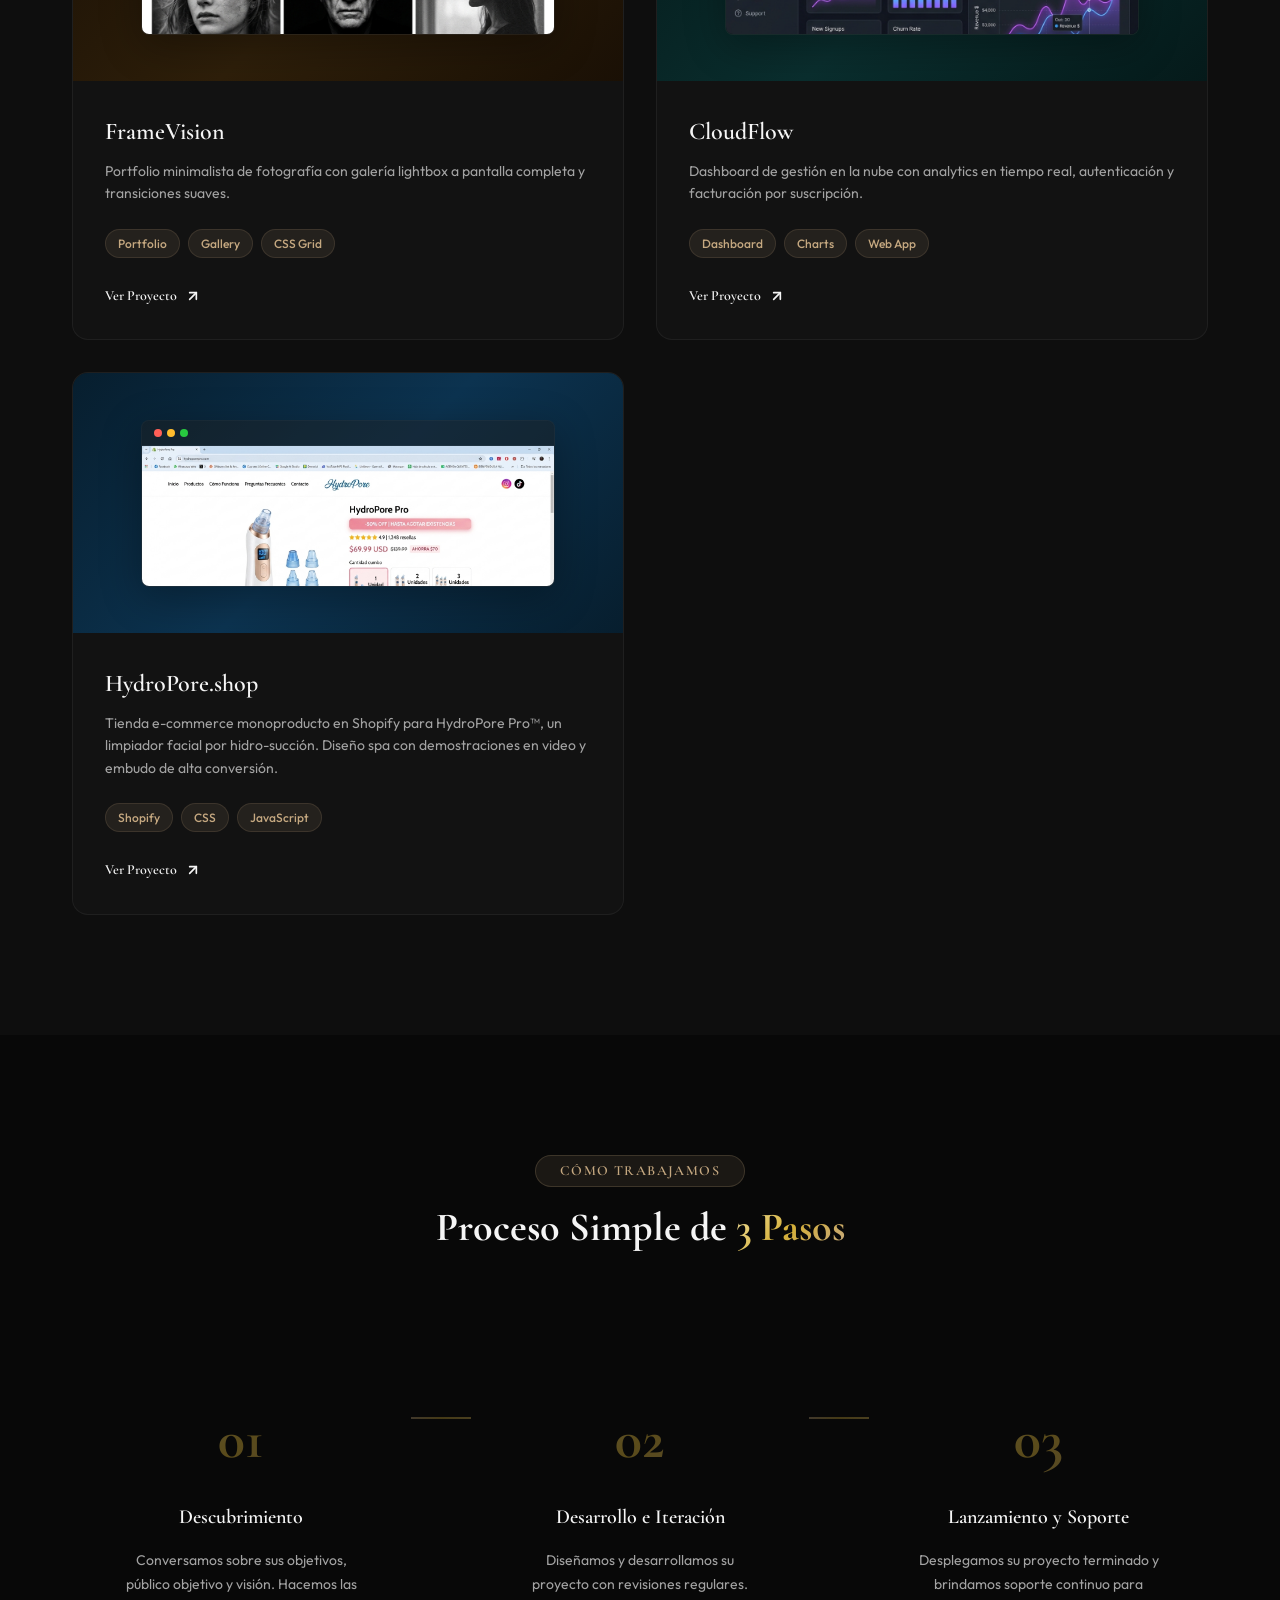
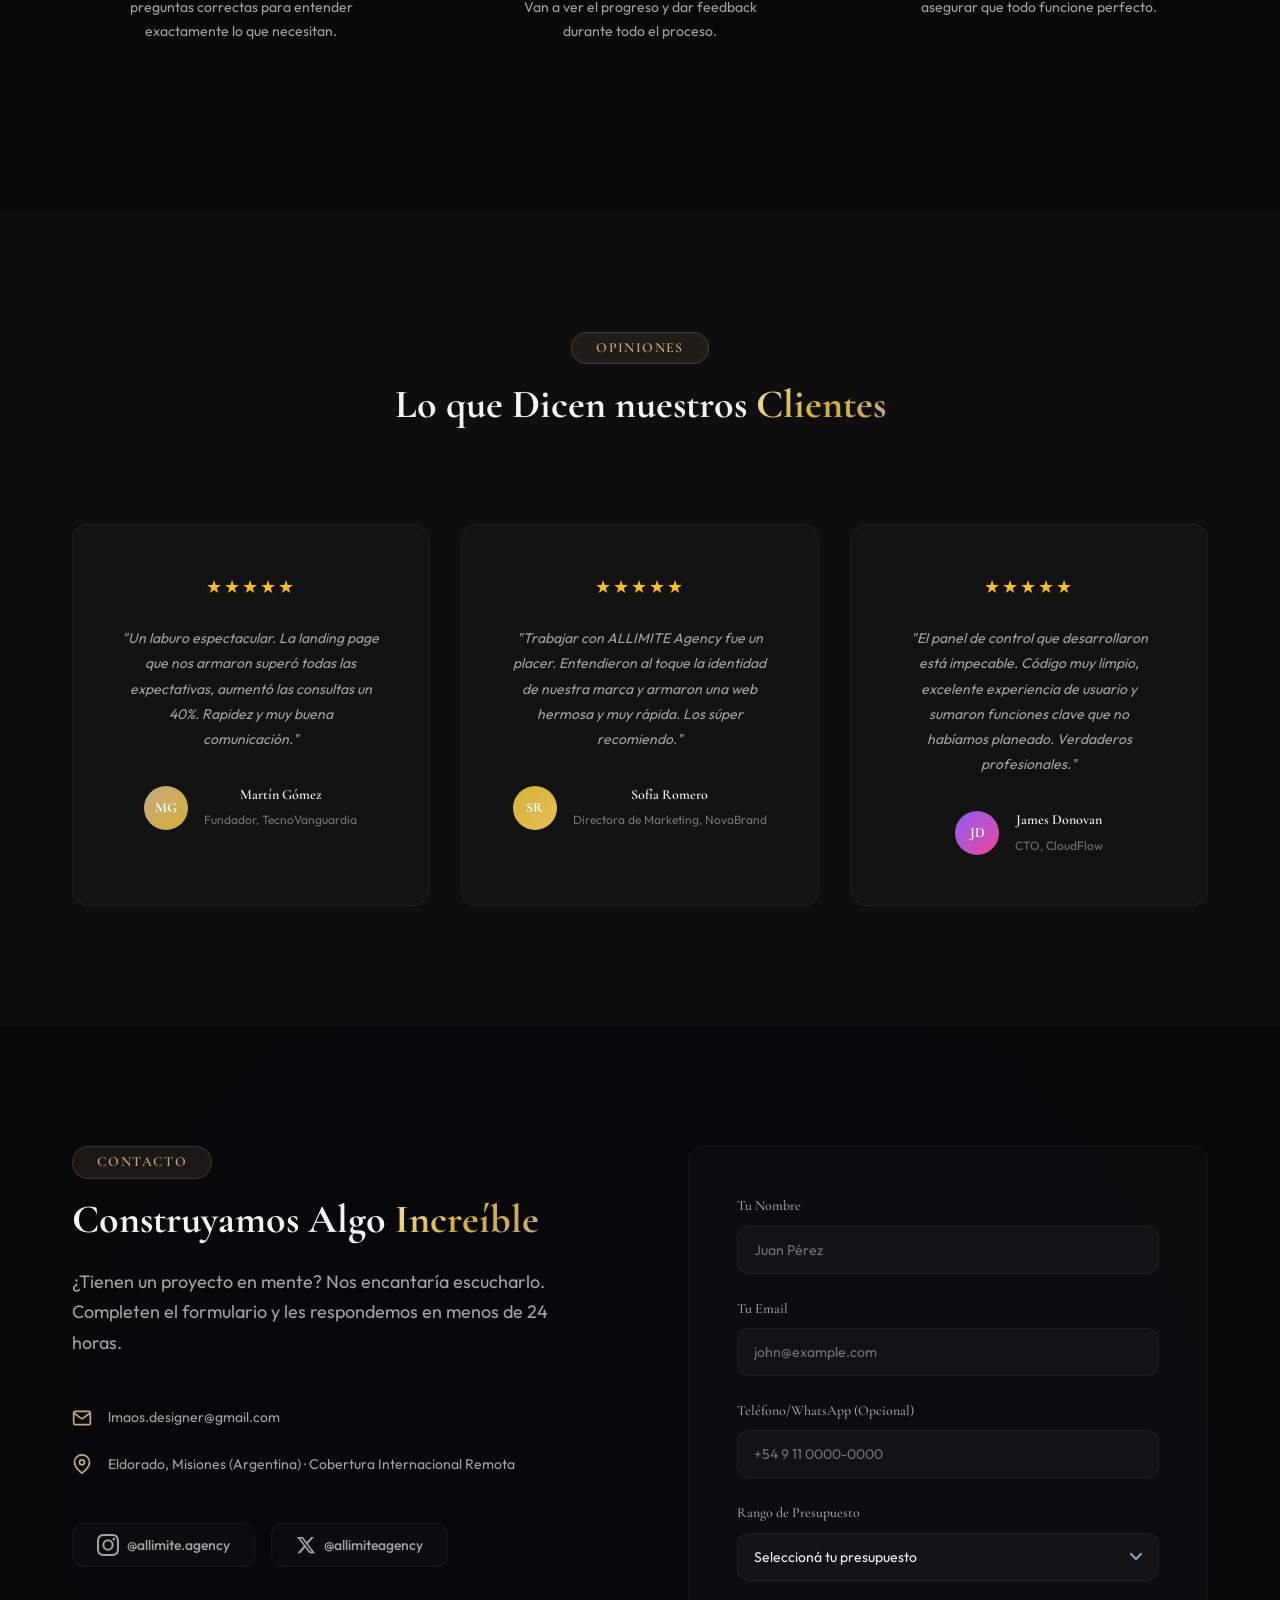
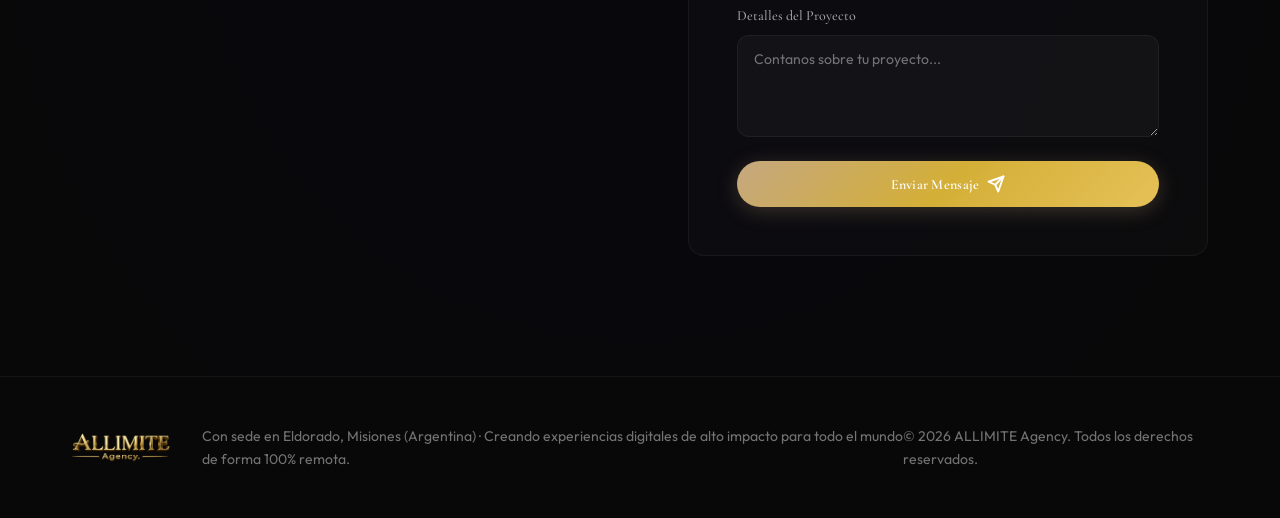
==== commit 19f30f0f: "Expand hero subtitle max-width to 840px, add text-wrap: balance and increase line-height to remove o" ====
--- a/index.html
+++ b/index.html
@@ -169,7 +169,7 @@
     <link rel="preconnect" href="https://fonts.gstatic.com" crossorigin>
     <link href="https://fonts.googleapis.com/css2?family=Cormorant+Garamond:ital,wght@0,300;0,400;0,500;0,600;0,700;1,400&family=Outfit:wght@300;400;500;600;700&display=swap" rel="stylesheet">
 
-    <link rel="stylesheet" href="styles.css?v=1.0.6">
+    <link rel="stylesheet" href="styles.css?v=1.0.7">
 </head>
 <body>
     <!-- ==================== NAVIGATION ==================== -->
--- a/styles.css
+++ b/styles.css
@@ -610,9 +610,12 @@
 .hero-subtitle {
     font-size: var(--fs-lg);
     color: var(--text-secondary);
-    max-width: 580px;
-    margin: 0 auto var(--space-xl);
-    line-height: 1.7;
+    max-width: 840px;
+    margin: 0 auto var(--space-2xl);
+    line-height: 1.8;
+    text-wrap: balance;
+    text-wrap: pretty;
+    letter-spacing: 0.01em;
 }
 
 .hero-cta {
